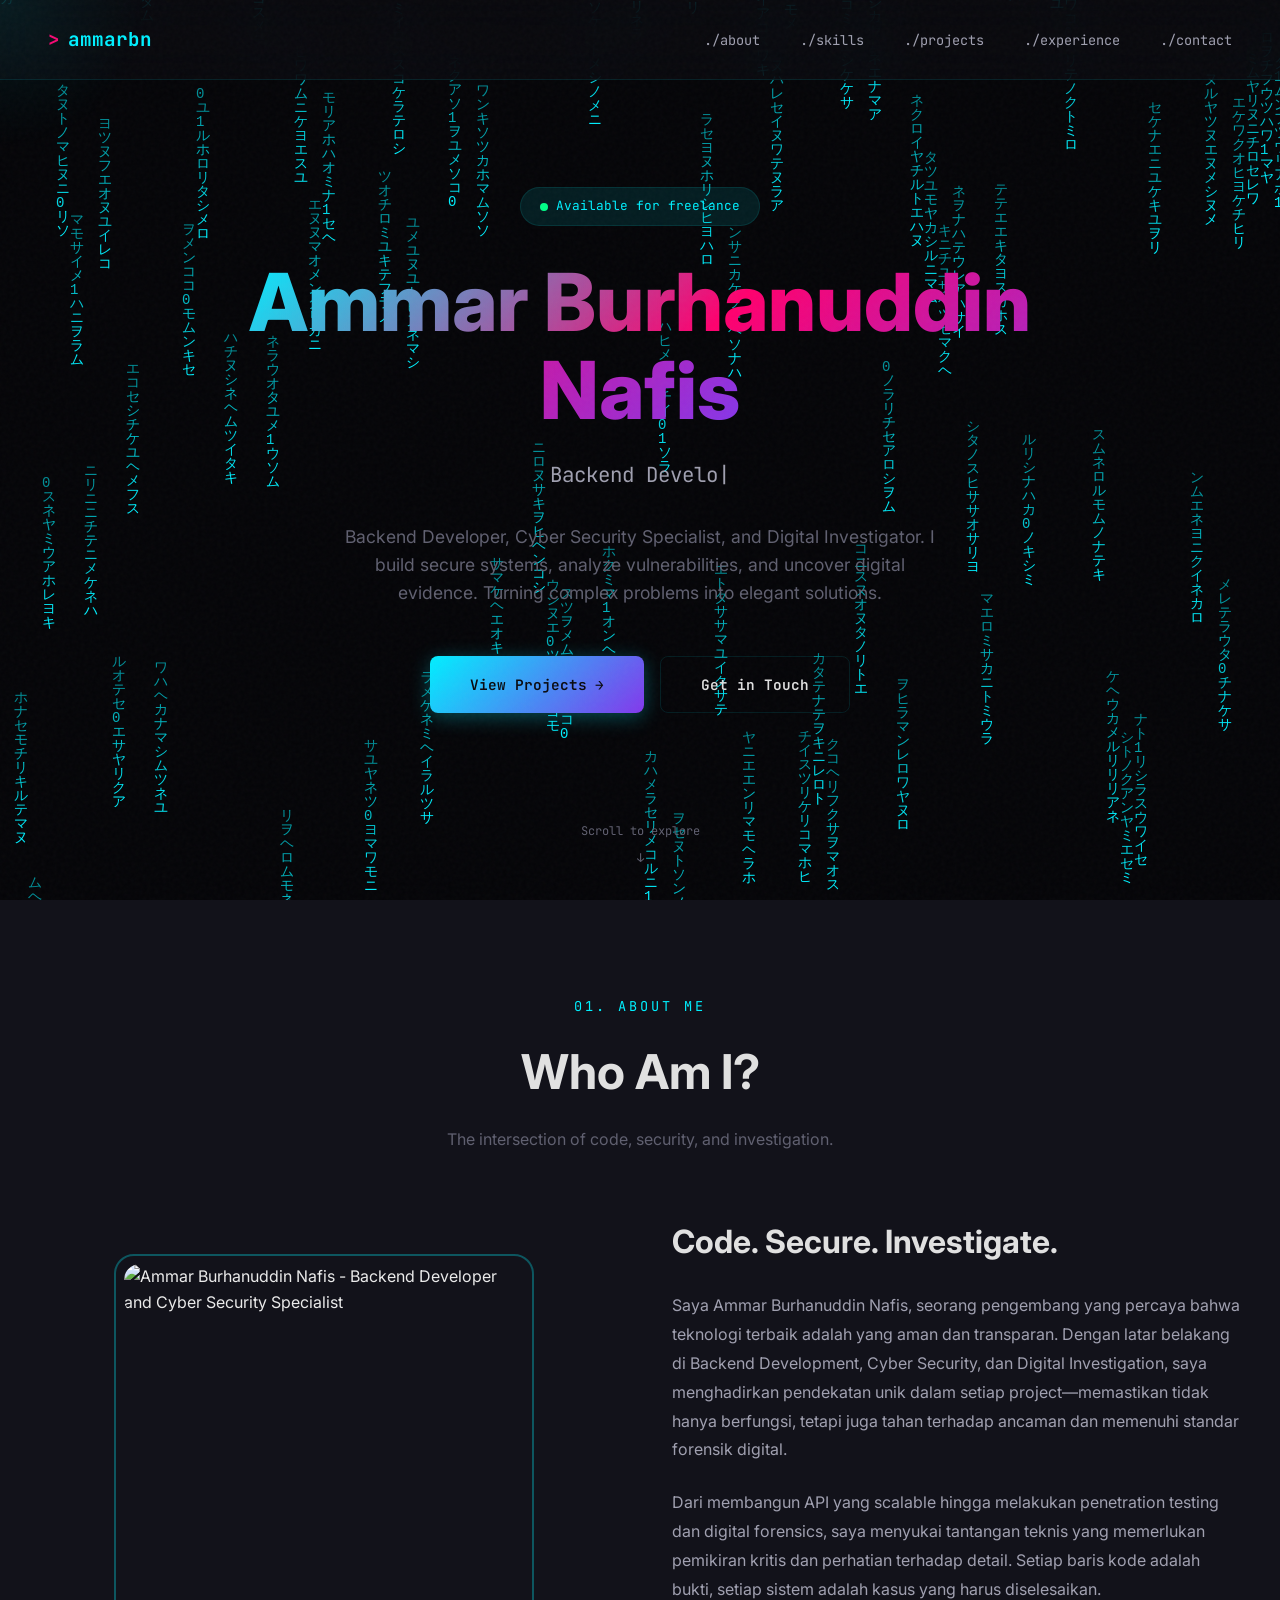
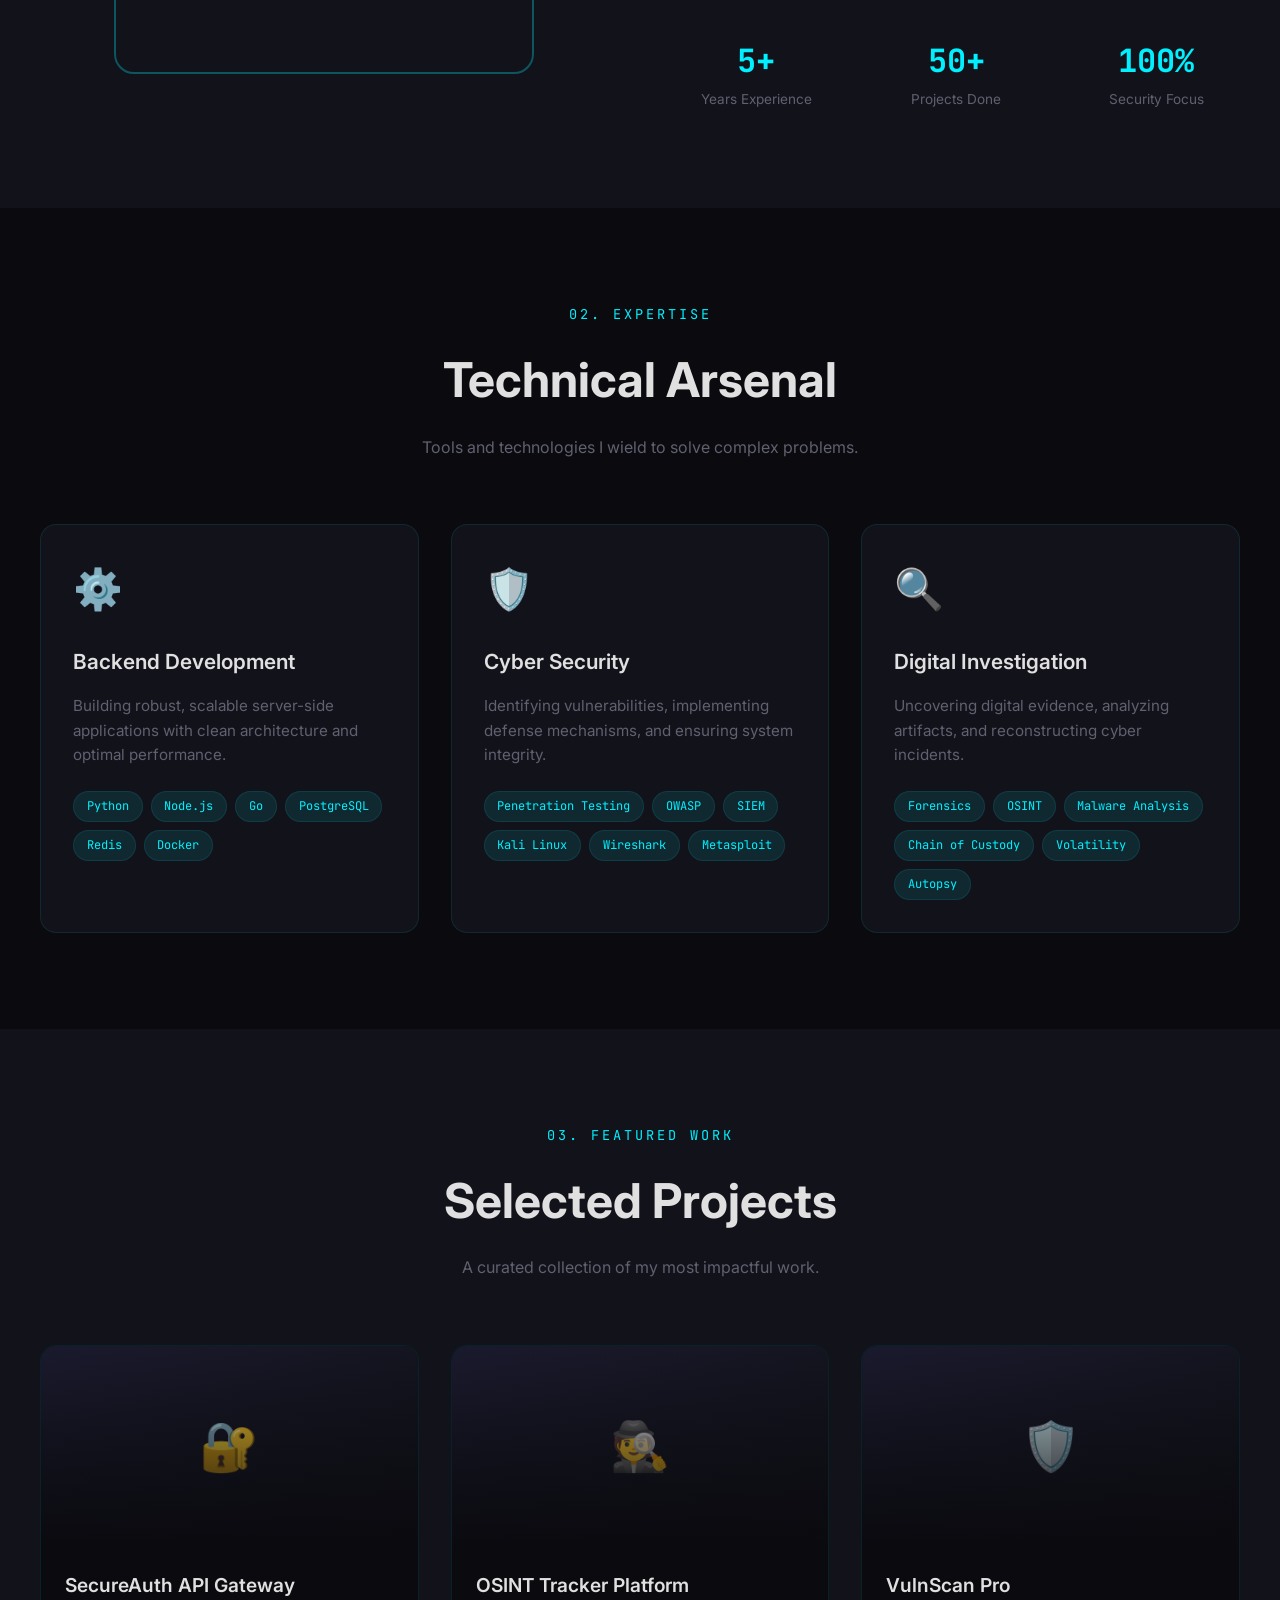
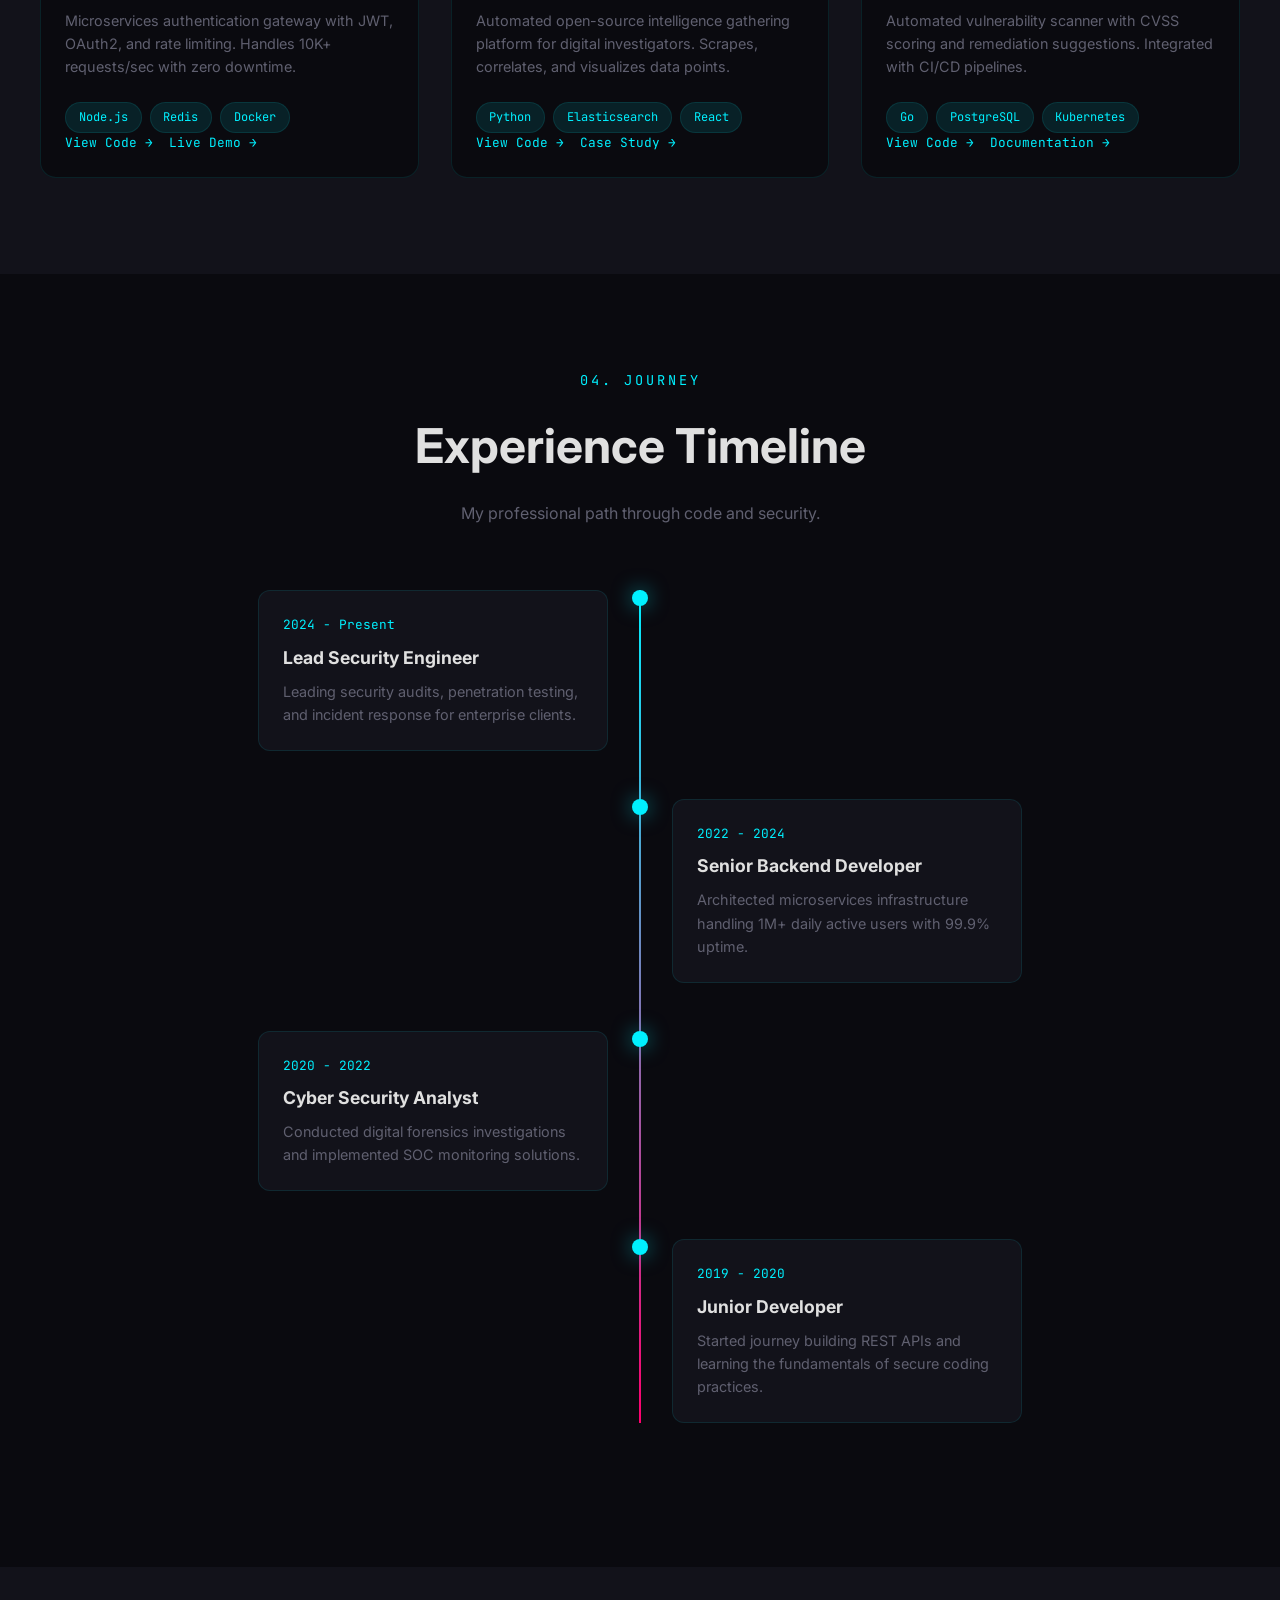
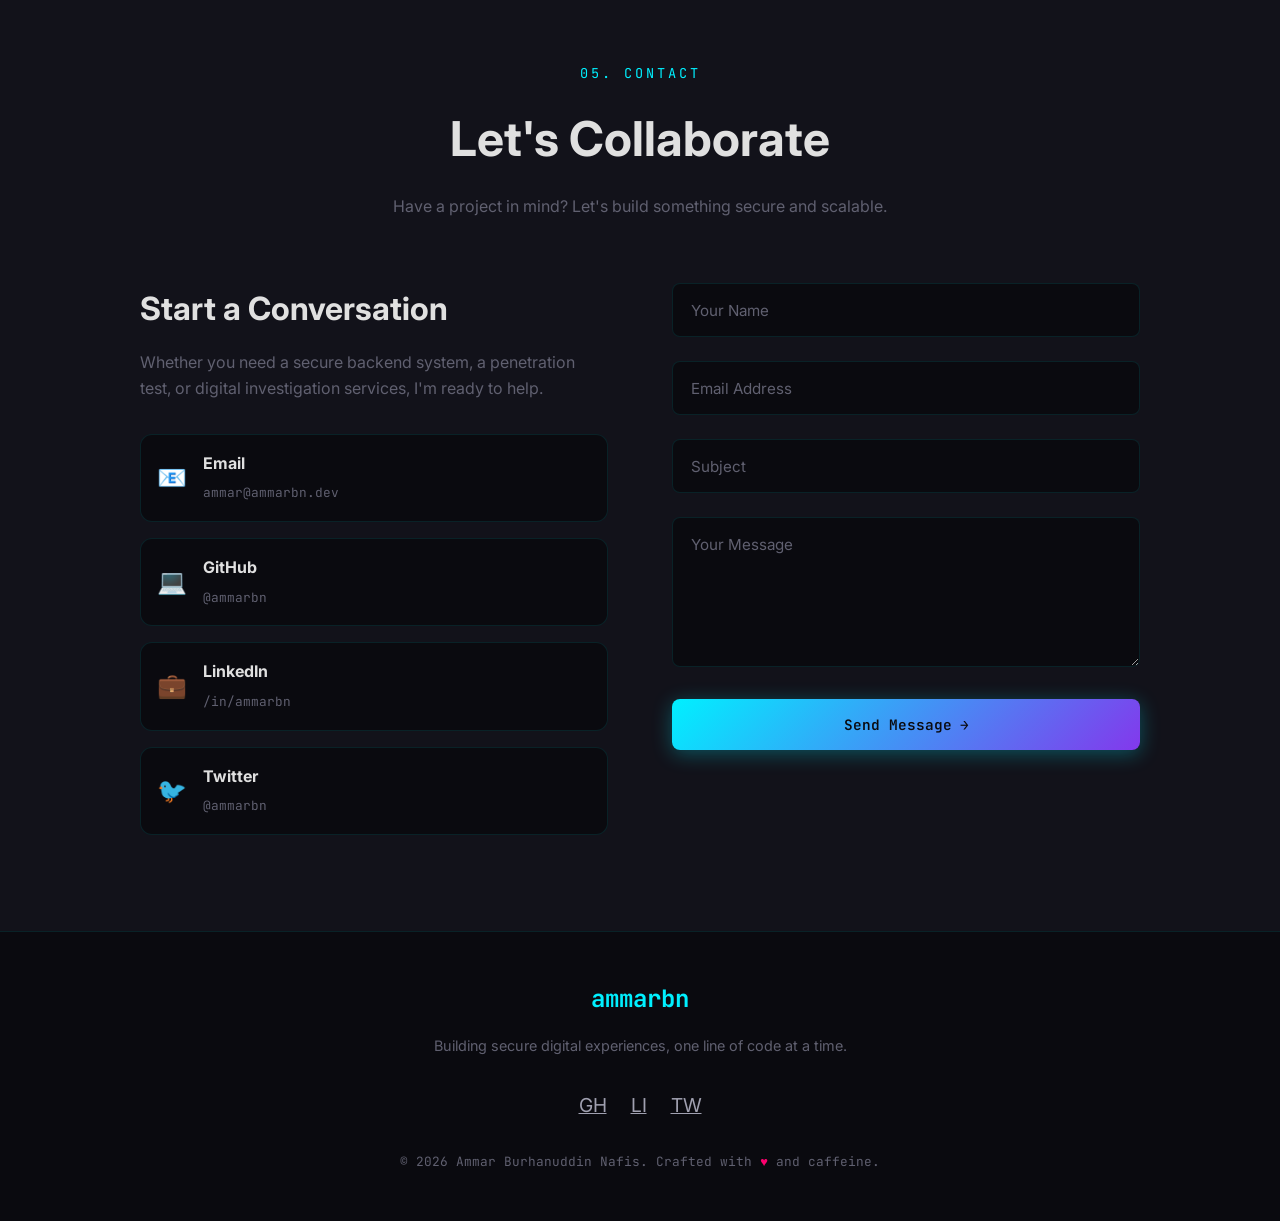
==== index.html @ e846b636 "Create index.html" ====
<!DOCTYPE html>
<html lang="id">
<head>
    <meta charset="UTF-8">
    <meta name="viewport" content="width=device-width, initial-scale=1.0">
    <meta name="description" content="Ammar Burhanuddin Nafis - Backend Developer, Cyber Security Specialist & Digital Investigator. Building secure systems and uncovering digital truths.">
    <meta name="keywords" content="Ammar Burhanuddin Nafis, Backend Developer, Cyber Security, Digital Investigator, Indonesia, DevOps, Python, Node.js, Security Analyst">
    <meta name="author" content="Ammar Burhanuddin Nafis">
    <meta name="robots" content="index, follow">
    <meta property="og:title" content="Ammar Burhanuddin Nafis | Backend Dev • Cyber Sec • Digital Investigator">
    <meta property="og:description" content="Portfolio of Ammar Burhanuddin Nafis - Specialist in Backend Development, Cyber Security, and Digital Investigation.">
    <meta property="og:type" content="website">
    <meta property="og:url" content="https://ammarbn.dev">
    <meta property="og:image" content="https://ammarbn.dev/assets/og-image.jpg">
    <meta name="twitter:card" content="summary_large_image">
    <meta name="twitter:title" content="Ammar Burhanuddin Nafis | Backend Dev • Cyber Sec • Digital Investigator">
    <meta name="twitter:description" content="Building secure systems, uncovering digital truths.">
    <title>Ammar Burhanuddin Nafis | Backend Dev • Cyber Sec • Digital Investigator</title>
    <link rel="canonical" href="https://ammarbn.dev">
    <link rel="preconnect" href="https://fonts.googleapis.com">
    <link rel="preconnect" href="https://fonts.gstatic.com" crossorigin>
    <link href="https://fonts.googleapis.com/css2?family=JetBrains+Mono:wght@300;400;500;600;700&family=Inter:wght@300;400;500;600;700;800;900&display=swap" rel="stylesheet">
    <link rel="icon" type="image/svg+xml" href="data:image/svg+xml,<svg xmlns='http://www.w3.org/2000/svg' viewBox='0 0 100 100'><text y='.9em' font-size='90'>🔒</text></svg>">
    <script type="application/ld+json">
    {
        "@context": "https://schema.org",
        "@type": "Person",
        "name": "Ammar Burhanuddin Nafis",
        "jobTitle": "Backend Developer, Cyber Security Specialist, Digital Investigator",
        "url": "https://ammarbn.dev",
        "sameAs": [
            "https://github.com/ammarbn",
            "https://linkedin.com/in/ammarbn",
            "https://twitter.com/ammarbn"
        ],
        "knowsAbout": ["Backend Development", "Cyber Security", "Digital Forensics", "Python", "Node.js", "Linux", "Penetration Testing"]
    }
    </script>
    <style>
        :root {
            --bg-primary: #0a0a0f;
            --bg-secondary: #12121a;
            --bg-tertiary: #1a1a2e;
            --accent-primary: #00f0ff;
            --accent-secondary: #ff006e;
            --accent-tertiary: #8338ec;
            --text-primary: #e0e0e0;
            --text-secondary: #a0a0b0;
            --text-muted: #606070;
            --border-color: rgba(0, 240, 255, 0.1);
            --font-mono: 'JetBrains Mono', monospace;
            --font-sans: 'Inter', sans-serif;
            --transition: all 0.3s cubic-bezier(0.4, 0, 0.2, 1);
        }

        * {
            margin: 0;
            padding: 0;
            box-sizing: border-box;
        }

        html {
            scroll-behavior: smooth;
            scroll-padding-top: 80px;
        }

        body {
            font-family: var(--font-sans);
            background-color: var(--bg-primary);
            color: var(--text-primary);
            line-height: 1.6;
            overflow-x: hidden;
            -webkit-font-smoothing: antialiased;
        }

        /* Custom Scrollbar */
        ::-webkit-scrollbar {
            width: 8px;
        }
        ::-webkit-scrollbar-track {
            background: var(--bg-primary);
        }
        ::-webkit-scrollbar-thumb {
            background: var(--accent-tertiary);
            border-radius: 4px;
        }
        ::-webkit-scrollbar-thumb:hover {
            background: var(--accent-primary);
        }

        /* Noise Texture Overlay */
        body::before {
            content: '';
            position: fixed;
            top: 0;
            left: 0;
            width: 100%;
            height: 100%;
            pointer-events: none;
            z-index: 9999;
            opacity: 0.03;
            background-image: url("data:image/svg+xml,%3Csvg viewBox='0 0 256 256' xmlns='http://www.w3.org/2000/svg'%3E%3Cfilter id='noiseFilter'%3E%3CfeTurbulence type='fractalNoise' baseFrequency='0.9' numOctaves='4' stitchTiles='stitch'/%3E%3C/filter%3E%3Crect width='100%25' height='100%25' filter='url(%23noiseFilter)'/%3E%3C/svg%3E");
        }

        /* Cursor Glow Effect */
        .cursor-glow {
            position: fixed;
            width: 300px;
            height: 300px;
            border-radius: 50%;
            background: radial-gradient(circle, rgba(0, 240, 255, 0.08) 0%, transparent 70%);
            pointer-events: none;
            z-index: 9998;
            transform: translate(-50%, -50%);
            transition: opacity 0.3s;
        }

        /* Navigation */
        nav {
            position: fixed;
            top: 0;
            width: 100%;
            z-index: 1000;
            padding: 1.5rem 3rem;
            display: flex;
            justify-content: space-between;
            align-items: center;
            backdrop-filter: blur(20px);
            background: rgba(10, 10, 15, 0.8);
            border-bottom: 1px solid var(--border-color);
            transition: var(--transition);
        }

        nav.scrolled {
            padding: 1rem 3rem;
            background: rgba(10, 10, 15, 0.95);
        }

        .logo {
            font-family: var(--font-mono);
            font-size: 1.2rem;
            font-weight: 700;
            color: var(--accent-primary);
            text-decoration: none;
            display: flex;
            align-items: center;
            gap: 0.5rem;
        }

        .logo::before {
            content: '>';
            color: var(--accent-secondary);
            animation: blink 1s infinite;
        }

        @keyframes blink {
            0%, 100% { opacity: 1; }
            50% { opacity: 0; }
        }

        .nav-links {
            display: flex;
            gap: 2.5rem;
            list-style: none;
        }

        .nav-links a {
            font-family: var(--font-mono);
            font-size: 0.85rem;
            color: var(--text-secondary);
            text-decoration: none;
            position: relative;
            transition: var(--transition);
            padding: 0.5rem 0;
        }

        .nav-links a::after {
            content: '';
            position: absolute;
            bottom: 0;
            left: 0;
            width: 0;
            height: 2px;
            background: linear-gradient(90deg, var(--accent-primary), var(--accent-secondary));
            transition: var(--transition);
        }

        .nav-links a:hover {
            color: var(--accent-primary);
        }

        .nav-links a:hover::after {
            width: 100%;
        }

        .mobile-menu-btn {
            display: none;
            background: none;
            border: none;
            color: var(--text-primary);
            font-size: 1.5rem;
            cursor: pointer;
        }

        /* Hero Section */
        .hero {
            min-height: 100vh;
            display: flex;
            align-items: center;
            justify-content: center;
            position: relative;
            padding: 0 2rem;
            overflow: hidden;
        }

        .hero-bg {
            position: absolute;
            top: 0;
            left: 0;
            width: 100%;
            height: 100%;
            z-index: 0;
        }

        .hero-bg canvas {
            position: absolute;
            top: 0;
            left: 0;
            width: 100%;
            height: 100%;
        }

        .hero-content {
            position: relative;
            z-index: 1;
            text-align: center;
            max-width: 900px;
        }

        .hero-badge {
            display: inline-flex;
            align-items: center;
            gap: 0.5rem;
            padding: 0.5rem 1.2rem;
            background: rgba(0, 240, 255, 0.1);
            border: 1px solid var(--border-color);
            border-radius: 50px;
            font-family: var(--font-mono);
            font-size: 0.8rem;
            color: var(--accent-primary);
            margin-bottom: 2rem;
            animation: fadeInUp 0.8s ease-out;
        }

        .hero-badge .status-dot {
            width: 8px;
            height: 8px;
            background: #00ff88;
            border-radius: 50%;
            animation: pulse 2s infinite;
        }

        @keyframes pulse {
            0%, 100% { opacity: 1; transform: scale(1); }
            50% { opacity: 0.5; transform: scale(1.2); }
        }

        .hero h1 {
            font-size: clamp(2.5rem, 8vw, 5rem);
            font-weight: 800;
            line-height: 1.1;
            margin-bottom: 1.5rem;
            animation: fadeInUp 0.8s ease-out 0.2s both;
        }

        .hero h1 .gradient-text {
            background: linear-gradient(135deg, var(--accent-primary), var(--accent-secondary), var(--accent-tertiary));
            -webkit-background-clip: text;
            -webkit-text-fill-color: transparent;
            background-clip: text;
        }

        .hero-subtitle {
            font-family: var(--font-mono);
            font-size: clamp(1rem, 2.5vw, 1.3rem);
            color: var(--text-secondary);
            margin-bottom: 2rem;
            animation: fadeInUp 0.8s ease-out 0.4s both;
        }

        .hero-description {
            font-size: 1.1rem;
            color: var(--text-muted);
            max-width: 600px;
            margin: 0 auto 3rem;
            animation: fadeInUp 0.8s ease-out 0.6s both;
        }

        .hero-cta {
            display: flex;
            gap: 1rem;
            justify-content: center;
            flex-wrap: wrap;
            animation: fadeInUp 0.8s ease-out 0.8s both;
        }

        .btn {
            padding: 1rem 2.5rem;
            font-family: var(--font-mono);
            font-size: 0.9rem;
            font-weight: 600;
            text-decoration: none;
            border-radius: 8px;
            transition: var(--transition);
            cursor: pointer;
            border: none;
            display: inline-flex;
            align-items: center;
            gap: 0.5rem;
        }

        .btn-primary {
            background: linear-gradient(135deg, var(--accent-primary), var(--accent-tertiary));
            color: var(--bg-primary);
            box-shadow: 0 4px 20px rgba(0, 240, 255, 0.3);
        }

        .btn-primary:hover {
            transform: translateY(-2px);
            box-shadow: 0 8px 30px rgba(0, 240, 255, 0.4);
        }

        .btn-secondary {
            background: transparent;
            color: var(--text-primary);
            border: 1px solid var(--border-color);
        }

        .btn-secondary:hover {
            border-color: var(--accent-primary);
            color: var(--accent-primary);
            background: rgba(0, 240, 255, 0.05);
        }

        .scroll-indicator {
            position: absolute;
            bottom: 2rem;
            left: 50%;
            transform: translateX(-50%);
            display: flex;
            flex-direction: column;
            align-items: center;
            gap: 0.5rem;
            animation: bounce 2s infinite;
            color: var(--text-muted);
            font-family: var(--font-mono);
            font-size: 0.75rem;
        }

        @keyframes bounce {
            0%, 100% { transform: translateX(-50%) translateY(0); }
            50% { transform: translateX(-50%) translateY(10px); }
        }

        @keyframes fadeInUp {
            from {
                opacity: 0;
                transform: translateY(30px);
            }
            to {
                opacity: 1;
                transform: translateY(0);
            }
        }

        /* Section Styles */
        section {
            padding: 6rem 2rem;
            position: relative;
        }

        .section-header {
            text-align: center;
            margin-bottom: 4rem;
        }

        .section-label {
            font-family: var(--font-mono);
            font-size: 0.85rem;
            color: var(--accent-primary);
            text-transform: uppercase;
            letter-spacing: 3px;
            margin-bottom: 1rem;
            display: block;
        }

        .section-title {
            font-size: clamp(2rem, 5vw, 3rem);
            font-weight: 700;
            margin-bottom: 1rem;
        }

        .section-subtitle {
            color: var(--text-muted);
            max-width: 600px;
            margin: 0 auto;
        }

        /* About Section */
        .about {
            background: var(--bg-secondary);
        }

        .about-grid {
            max-width: 1200px;
            margin: 0 auto;
            display: grid;
            grid-template-columns: 1fr 1fr;
            gap: 4rem;
            align-items: center;
        }

        .about-image {
            position: relative;
        }

        .about-image-wrapper {
            position: relative;
            width: 100%;
            aspect-ratio: 1;
            max-width: 400px;
            margin: 0 auto;
        }

        .about-image-wrapper::before {
            content: '';
            position: absolute;
            inset: -10px;
            border: 2px solid var(--accent-primary);
            border-radius: 20px;
            opacity: 0.3;
            animation: borderRotate 10s linear infinite;
        }

        @keyframes borderRotate {
            0% { transform: rotate(0deg); }
            100% { transform: rotate(360deg); }
        }

        .about-image-wrapper img {
            width: 100%;
            height: 100%;
            object-fit: cover;
            border-radius: 16px;
            filter: grayscale(20%) contrast(1.1);
            transition: var(--transition);
        }

        .about-image-wrapper:hover img {
            filter: grayscale(0%) contrast(1);
        }

        .about-content h3 {
            font-size: 2rem;
            margin-bottom: 1.5rem;
            font-weight: 700;
        }

        .about-content p {
            color: var(--text-secondary);
            margin-bottom: 1.5rem;
            line-height: 1.8;
        }

        .about-stats {
            display: grid;
            grid-template-columns: repeat(3, 1fr);
            gap: 2rem;
            margin-top: 2rem;
        }

        .stat-item {
            text-align: center;
        }

        .stat-number {
            font-family: var(--font-mono);
            font-size: 2rem;
            font-weight: 700;
            color: var(--accent-primary);
            display: block;
        }

        .stat-label {
            font-size: 0.85rem;
            color: var(--text-muted);
            margin-top: 0.5rem;
        }

        /* Skills Section */
        .skills-grid {
            max-width: 1200px;
            margin: 0 auto;
            display: grid;
            grid-template-columns: repeat(auto-fit, minmax(300px, 1fr));
            gap: 2rem;
        }

        .skill-card {
            background: var(--bg-secondary);
            border: 1px solid var(--border-color);
            border-radius: 16px;
            padding: 2rem;
            transition: var(--transition);
            position: relative;
            overflow: hidden;
        }

        .skill-card::before {
            content: '';
            position: absolute;
            top: 0;
            left: 0;
            width: 100%;
            height: 3px;
            background: linear-gradient(90deg, var(--accent-primary), var(--accent-secondary));
            transform: scaleX(0);
            transform-origin: left;
            transition: var(--transition);
        }

        .skill-card:hover::before {
            transform: scaleX(1);
        }

        .skill-card:hover {
            transform: translateY(-5px);
            border-color: rgba(0, 240, 255, 0.3);
            box-shadow: 0 10px 40px rgba(0, 0, 0, 0.3);
        }

        .skill-icon {
            font-size: 2.5rem;
            margin-bottom: 1.5rem;
        }

        .skill-card h3 {
            font-size: 1.3rem;
            margin-bottom: 1rem;
            font-weight: 600;
        }

        .skill-card p {
            color: var(--text-muted);
            font-size: 0.95rem;
            line-height: 1.6;
        }

        .skill-tags {
            display: flex;
            flex-wrap: wrap;
            gap: 0.5rem;
            margin-top: 1.5rem;
        }

        .skill-tag {
            padding: 0.3rem 0.8rem;
            background: rgba(0, 240, 255, 0.1);
            border: 1px solid var(--border-color);
            border-radius: 50px;
            font-family: var(--font-mono);
            font-size: 0.75rem;
            color: var(--accent-primary);
        }

        /* Projects Section */
        .projects {
            background: var(--bg-secondary);
        }

        .projects-grid {
            max-width: 1200px;
            margin: 0 auto;
            display: grid;
            grid-template-columns: repeat(auto-fit, minmax(350px, 1fr));
            gap: 2rem;
        }

        .project-card {
            background: var(--bg-primary);
            border: 1px solid var(--border-color);
            border-radius: 16px;
            overflow: hidden;
            transition: var(--transition);
            position: relative;
        }

        .project-card:hover {
            transform: translateY(-8px);
            border-color: rgba(0, 240, 255, 0.3);
            box-shadow: 0 20px 60px rgba(0, 0, 0, 0.4);
        }

        .project-image {
            width: 100%;
            height: 200px;
            background: linear-gradient(135deg, var(--bg-tertiary), var(--bg-secondary));
            display: flex;
            align-items: center;
            justify-content: center;
            font-size: 3rem;
            position: relative;
            overflow: hidden;
        }

        .project-image::after {
            content: '';
            position: absolute;
            inset: 0;
            background: linear-gradient(180deg, transparent 0%, var(--bg-primary) 100%);
        }

        .project-content {
            padding: 1.5rem;
        }

        .project-content h3 {
            font-size: 1.2rem;
            margin-bottom: 0.5rem;
            font-weight: 600;
        }

        .project-content p {
            color: var(--text-muted);
            font-size: 0.9rem;
            margin-bottom: 1rem;
        }

        .project-links {
            display: flex;
            gap: 1rem;
        }

        .project-links a {
            font-family: var(--font-mono);
            font-size: 0.8rem;
            color: var(--accent-primary);
            text-decoration: none;
            display: flex;
            align-items: center;
            gap: 0.3rem;
            transition: var(--transition);
        }

        .project-links a:hover {
            color: var(--accent-secondary);
        }

        /* Experience Timeline */
        .timeline {
            max-width: 800px;
            margin: 0 auto;
            position: relative;
        }

        .timeline::before {
            content: '';
            position: absolute;
            left: 50%;
            transform: translateX(-50%);
            width: 2px;
            height: 100%;
            background: linear-gradient(180deg, var(--accent-primary), var(--accent-secondary));
        }

        .timeline-item {
            display: flex;
            justify-content: flex-end;
            padding-right: 2rem;
            position: relative;
            margin-bottom: 3rem;
            width: 50%;
        }

        .timeline-item:nth-child(even) {
            justify-content: flex-start;
            padding-right: 0;
            padding-left: 2rem;
            margin-left: 50%;
        }

        .timeline-dot {
            position: absolute;
            width: 16px;
            height: 16px;
            background: var(--accent-primary);
            border-radius: 50%;
            top: 0;
            right: -8px;
            box-shadow: 0 0 20px rgba(0, 240, 255, 0.5);
        }

        .timeline-item:nth-child(even) .timeline-dot {
            right: auto;
            left: -8px;
        }

        .timeline-content {
            background: var(--bg-secondary);
            border: 1px solid var(--border-color);
            border-radius: 12px;
            padding: 1.5rem;
            max-width: 350px;
            transition: var(--transition);
        }

        .timeline-content:hover {
            border-color: rgba(0, 240, 255, 0.3);
            transform: scale(1.02);
        }

        .timeline-date {
            font-family: var(--font-mono);
            font-size: 0.8rem;
            color: var(--accent-primary);
            margin-bottom: 0.5rem;
        }

        .timeline-content h3 {
            font-size: 1.1rem;
            margin-bottom: 0.5rem;
        }

        .timeline-content p {
            color: var(--text-muted);
            font-size: 0.9rem;
        }

        /* Contact Section */
        .contact {
            background: var(--bg-secondary);
        }

        .contact-grid {
            max-width: 1000px;
            margin: 0 auto;
            display: grid;
            grid-template-columns: 1fr 1fr;
            gap: 4rem;
        }

        .contact-info h3 {
            font-size: 2rem;
            margin-bottom: 1rem;
        }

        .contact-info p {
            color: var(--text-muted);
            margin-bottom: 2rem;
        }

        .contact-links {
            display: flex;
            flex-direction: column;
            gap: 1rem;
        }

        .contact-link {
            display: flex;
            align-items: center;
            gap: 1rem;
            padding: 1rem;
            background: var(--bg-primary);
            border: 1px solid var(--border-color);
            border-radius: 12px;
            text-decoration: none;
            color: var(--text-primary);
            transition: var(--transition);
        }

        .contact-link:hover {
            border-color: var(--accent-primary);
            transform: translateX(10px);
            background: rgba(0, 240, 255, 0.05);
        }

        .contact-link-icon {
            font-size: 1.5rem;
        }

        .contact-link-info h4 {
            font-size: 1rem;
            margin-bottom: 0.2rem;
        }

        .contact-link-info span {
            font-family: var(--font-mono);
            font-size: 0.8rem;
            color: var(--text-muted);
        }

        .contact-form {
            display: flex;
            flex-direction: column;
            gap: 1.5rem;
        }

        .form-group {
            position: relative;
        }

        .form-group input,
        .form-group textarea {
            width: 100%;
            padding: 1rem 1.2rem;
            background: var(--bg-primary);
            border: 1px solid var(--border-color);
            border-radius: 8px;
            color: var(--text-primary);
            font-family: var(--font-sans);
            font-size: 1rem;
            transition: var(--transition);
            outline: none;
        }

        .form-group input:focus,
        .form-group textarea:focus {
            border-color: var(--accent-primary);
            box-shadow: 0 0 20px rgba(0, 240, 255, 0.1);
        }

        .form-group textarea {
            min-height: 150px;
            resize: vertical;
        }

        .form-group label {
            position: absolute;
            left: 1.2rem;
            top: 1rem;
            color: var(--text-muted);
            pointer-events: none;
            transition: var(--transition);
            font-size: 0.95rem;
        }

        .form-group input:focus + label,
        .form-group input:not(:placeholder-shown) + label,
        .form-group textarea:focus + label,
        .form-group textarea:not(:placeholder-shown) + label {
            top: -0.6rem;
            left: 0.8rem;
            font-size: 0.75rem;
            color: var(--accent-primary);
            background: var(--bg-secondary);
            padding: 0 0.4rem;
        }

        /* Footer */
        footer {
            padding: 3rem 2rem;
            text-align: center;
            border-top: 1px solid var(--border-color);
            background: var(--bg-primary);
        }

        .footer-content {
            max-width: 600px;
            margin: 0 auto;
        }

        .footer-logo {
            font-family: var(--font-mono);
            font-size: 1.5rem;
            font-weight: 700;
            color: var(--accent-primary);
            margin-bottom: 1rem;
        }

        .footer-text {
            color: var(--text-muted);
            font-size: 0.9rem;
            margin-bottom: 2rem;
        }

        .footer-socials {
            display: flex;
            justify-content: center;
            gap: 1.5rem;
            margin-bottom: 2rem;
        }

        .footer-socials a {
            color: var(--text-secondary);
            font-size: 1.2rem;
            transition: var(--transition);
        }

        .footer-socials a:hover {
            color: var(--accent-primary);
            transform: translateY(-3px);
        }

        .footer-copy {
            font-family: var(--font-mono);
            font-size: 0.8rem;
            color: var(--text-muted);
        }

        .footer-copy span {
            color: var(--accent-secondary);
        }

        /* Responsive */
        @media (max-width: 768px) {
            .nav-links {
                display: none;
                position: absolute;
                top: 100%;
                left: 0;
                width: 100%;
                background: var(--bg-primary);
                flex-direction: column;
                padding: 2rem;
                gap: 1.5rem;
                border-bottom: 1px solid var(--border-color);
            }

            .nav-links.active {
                display: flex;
            }

            .mobile-menu-btn {
                display: block;
            }

            .about-grid,
            .contact-grid {
                grid-template-columns: 1fr;
                gap: 3rem;
            }

            .about-image-wrapper {
                max-width: 300px;
            }

            .timeline::before {
                left: 20px;
            }

            .timeline-item,
            .timeline-item:nth-child(even) {
                width: 100%;
                margin-left: 0;
                padding-left: 3rem;
                padding-right: 0;
                justify-content: flex-start;
            }

            .timeline-dot,
            .timeline-item:nth-child(even) .timeline-dot {
                left: 12px;
                right: auto;
            }

            .projects-grid {
                grid-template-columns: 1fr;
            }

            .hero-cta {
                flex-direction: column;
                align-items: center;
            }

            .btn {
                width: 100%;
                max-width: 300px;
                justify-content: center;
            }
        }

        /* Loading Animation */
        .loader {
            position: fixed;
            inset: 0;
            background: var(--bg-primary);
            z-index: 10000;
            display: flex;
            align-items: center;
            justify-content: center;
            flex-direction: column;
            gap: 1rem;
            transition: opacity 0.5s, visibility 0.5s;
        }

        .loader.hidden {
            opacity: 0;
            visibility: hidden;
        }

        .loader-text {
            font-family: var(--font-mono);
            font-size: 1.2rem;
            color: var(--accent-primary);
        }

        .loader-bar {
            width: 200px;
            height: 3px;
            background: var(--bg-tertiary);
            border-radius: 3px;
            overflow: hidden;
        }

        .loader-progress {
            width: 0;
            height: 100%;
            background: linear-gradient(90deg, var(--accent-primary), var(--accent-secondary));
            animation: loadProgress 2s ease-out forwards;
        }

        @keyframes loadProgress {
            to { width: 100%; }
        }

        /* Reveal on Scroll */
        .reveal {
            opacity: 0;
            transform: translateY(30px);
            transition: all 0.8s ease-out;
        }

        .reveal.active {
            opacity: 1;
            transform: translateY(0);
        }
    </style>
<base target="_blank">
</head>
<body>
    <!-- Loader -->
    <div class="loader" id="loader">
        <div class="loader-text">Initializing System...</div>
        <div class="loader-bar">
            <div class="loader-progress"></div>
        </div>
    </div>

    <!-- Cursor Glow -->
    <div class="cursor-glow" id="cursorGlow"></div>

    <!-- Navigation -->
    <nav id="navbar">
        <a href="#" class="logo">ammarbn</a>
        <ul class="nav-links" id="navLinks">
            <li><a href="#about">./about</a></li>
            <li><a href="#skills">./skills</a></li>
            <li><a href="#projects">./projects</a></li>
            <li><a href="#experience">./experience</a></li>
            <li><a href="#contact">./contact</a></li>
        </ul>
        <button class="mobile-menu-btn" id="mobileMenuBtn" aria-label="Toggle menu">☰</button>
    </nav>

    <!-- Hero Section -->
    <section class="hero" id="home">
        <div class="hero-bg">
            <canvas id="heroCanvas"></canvas>
        </div>
        <div class="hero-content">
            <div class="hero-badge">
                <span class="status-dot"></span>
                <span>Available for freelance</span>
            </div>
            <h1>
                <span class="gradient-text">Ammar Burhanuddin Nafis</span>
            </h1>
            <p class="hero-subtitle">
                <span id="typewriter"></span><span class="cursor">|</span>
            </p>
            <p class="hero-description">
                Backend Developer, Cyber Security Specialist, and Digital Investigator. 
                I build secure systems, analyze vulnerabilities, and uncover digital evidence. 
                Turning complex problems into elegant solutions.
            </p>
            <div class="hero-cta">
                <a href="#projects" class="btn btn-primary">
                    <span>View Projects</span>
                    <span>→</span>
                </a>
                <a href="#contact" class="btn btn-secondary">
                    <span>Get in Touch</span>
                </a>
            </div>
        </div>
        <div class="scroll-indicator">
            <span>Scroll to explore</span>
            <span>↓</span>
        </div>
    </section>

    <!-- About Section -->
    <section class="about" id="about">
        <div class="section-header reveal">
            <span class="section-label">01. About Me</span>
            <h2 class="section-title">Who Am I?</h2>
            <p class="section-subtitle">The intersection of code, security, and investigation.</p>
        </div>
        <div class="about-grid">
            <div class="about-image reveal">
                <div class="about-image-wrapper">
                    <img src="https://images.unsplash.com/photo-1507003211169-0a1dd7228f2d?w=400&h=400&fit=crop&crop=face" alt="Ammar Burhanuddin Nafis - Backend Developer and Cyber Security Specialist" loading="lazy">
                </div>
            </div>
            <div class="about-content reveal">
                <h3>Code. Secure. Investigate.</h3>
                <p>
                    Saya Ammar Burhanuddin Nafis, seorang pengembang yang percaya bahwa teknologi terbaik adalah yang aman dan transparan. 
                    Dengan latar belakang di Backend Development, Cyber Security, dan Digital Investigation, 
                    saya menghadirkan pendekatan unik dalam setiap project—memastikan tidak hanya berfungsi, 
                    tetapi juga tahan terhadap ancaman dan memenuhi standar forensik digital.
                </p>
                <p>
                    Dari membangun API yang scalable hingga melakukan penetration testing dan digital forensics, 
                    saya menyukai tantangan teknis yang memerlukan pemikiran kritis dan perhatian terhadap detail. 
                    Setiap baris kode adalah bukti, setiap sistem adalah kasus yang harus diselesaikan.
                </p>
                <div class="about-stats">
                    <div class="stat-item">
                        <span class="stat-number">5+</span>
                        <span class="stat-label">Years Experience</span>
                    </div>
                    <div class="stat-item">
                        <span class="stat-number">50+</span>
                        <span class="stat-label">Projects Done</span>
                    </div>
                    <div class="stat-item">
                        <span class="stat-number">100%</span>
                        <span class="stat-label">Security Focus</span>
                    </div>
                </div>
            </div>
        </div>
    </section>

    <!-- Skills Section -->
    <section class="skills" id="skills">
        <div class="section-header reveal">
            <span class="section-label">02. Expertise</span>
            <h2 class="section-title">Technical Arsenal</h2>
            <p class="section-subtitle">Tools and technologies I wield to solve complex problems.</p>
        </div>
        <div class="skills-grid">
            <div class="skill-card reveal">
                <div class="skill-icon">⚙️</div>
                <h3>Backend Development</h3>
                <p>Building robust, scalable server-side applications with clean architecture and optimal performance.</p>
                <div class="skill-tags">
                    <span class="skill-tag">Python</span>
                    <span class="skill-tag">Node.js</span>
                    <span class="skill-tag">Go</span>
                    <span class="skill-tag">PostgreSQL</span>
                    <span class="skill-tag">Redis</span>
                    <span class="skill-tag">Docker</span>
                </div>
            </div>
            <div class="skill-card reveal">
                <div class="skill-icon">🛡️</div>
                <h3>Cyber Security</h3>
                <p>Identifying vulnerabilities, implementing defense mechanisms, and ensuring system integrity.</p>
                <div class="skill-tags">
                    <span class="skill-tag">Penetration Testing</span>
                    <span class="skill-tag">OWASP</span>
                    <span class="skill-tag">SIEM</span>
                    <span class="skill-tag">Kali Linux</span>
                    <span class="skill-tag">Wireshark</span>
                    <span class="skill-tag">Metasploit</span>
                </div>
            </div>
            <div class="skill-card reveal">
                <div class="skill-icon">🔍</div>
                <h3>Digital Investigation</h3>
                <p>Uncovering digital evidence, analyzing artifacts, and reconstructing cyber incidents.</p>
                <div class="skill-tags">
                    <span class="skill-tag">Forensics</span>
                    <span class="skill-tag">OSINT</span>
                    <span class="skill-tag">Malware Analysis</span>
                    <span class="skill-tag">Chain of Custody</span>
                    <span class="skill-tag">Volatility</span>
                    <span class="skill-tag">Autopsy</span>
                </div>
            </div>
        </div>
    </section>

    <!-- Projects Section -->
    <section class="projects" id="projects">
        <div class="section-header reveal">
            <span class="section-label">03. Featured Work</span>
            <h2 class="section-title">Selected Projects</h2>
            <p class="section-subtitle">A curated collection of my most impactful work.</p>
        </div>
        <div class="projects-grid">
            <div class="project-card reveal">
                <div class="project-image">🔐</div>
                <div class="project-content">
                    <h3>SecureAuth API Gateway</h3>
                    <p>Microservices authentication gateway with JWT, OAuth2, and rate limiting. Handles 10K+ requests/sec with zero downtime.</p>
                    <div class="skill-tags">
                        <span class="skill-tag">Node.js</span>
                        <span class="skill-tag">Redis</span>
                        <span class="skill-tag">Docker</span>
                    </div>
                    <div class="project-links">
                        <a href="#" target="_blank">View Code →</a>
                        <a href="#" target="_blank">Live Demo →</a>
                    </div>
                </div>
            </div>
            <div class="project-card reveal">
                <div class="project-image">🕵️</div>
                <div class="project-content">
                    <h3>OSINT Tracker Platform</h3>
                    <p>Automated open-source intelligence gathering platform for digital investigators. Scrapes, correlates, and visualizes data points.</p>
                    <div class="skill-tags">
                        <span class="skill-tag">Python</span>
                        <span class="skill-tag">Elasticsearch</span>
                        <span class="skill-tag">React</span>
                    </div>
                    <div class="project-links">
                        <a href="#" target="_blank">View Code →</a>
                        <a href="#" target="_blank">Case Study →</a>
                    </div>
                </div>
            </div>
            <div class="project-card reveal">
                <div class="project-image">🛡️</div>
                <div class="project-content">
                    <h3>VulnScan Pro</h3>
                    <p>Automated vulnerability scanner with CVSS scoring and remediation suggestions. Integrated with CI/CD pipelines.</p>
                    <div class="skill-tags">
                        <span class="skill-tag">Go</span>
                        <span class="skill-tag">PostgreSQL</span>
                        <span class="skill-tag">Kubernetes</span>
                    </div>
                    <div class="project-links">
                        <a href="#" target="_blank">View Code →</a>
                        <a href="#" target="_blank">Documentation →</a>
                    </div>
                </div>
            </div>
        </div>
    </section>

    <!-- Experience Section -->
    <section class="experience" id="experience">
        <div class="section-header reveal">
            <span class="section-label">04. Journey</span>
            <h2 class="section-title">Experience Timeline</h2>
            <p class="section-subtitle">My professional path through code and security.</p>
        </div>
        <div class="timeline">
            <div class="timeline-item reveal">
                <div class="timeline-dot"></div>
                <div class="timeline-content">
                    <div class="timeline-date">2024 - Present</div>
                    <h3>Lead Security Engineer</h3>
                    <p>Leading security audits, penetration testing, and incident response for enterprise clients.</p>
                </div>
            </div>
            <div class="timeline-item reveal">
                <div class="timeline-dot"></div>
                <div class="timeline-content">
                    <div class="timeline-date">2022 - 2024</div>
                    <h3>Senior Backend Developer</h3>
                    <p>Architected microservices infrastructure handling 1M+ daily active users with 99.9% uptime.</p>
                </div>
            </div>
            <div class="timeline-item reveal">
                <div class="timeline-dot"></div>
                <div class="timeline-content">
                    <div class="timeline-date">2020 - 2022</div>
                    <h3>Cyber Security Analyst</h3>
                    <p>Conducted digital forensics investigations and implemented SOC monitoring solutions.</p>
                </div>
            </div>
            <div class="timeline-item reveal">
                <div class="timeline-dot"></div>
                <div class="timeline-content">
                    <div class="timeline-date">2019 - 2020</div>
                    <h3>Junior Developer</h3>
                    <p>Started journey building REST APIs and learning the fundamentals of secure coding practices.</p>
                </div>
            </div>
        </div>
    </section>

    <!-- Contact Section -->
    <section class="contact" id="contact">
        <div class="section-header reveal">
            <span class="section-label">05. Contact</span>
            <h2 class="section-title">Let's Collaborate</h2>
            <p class="section-subtitle">Have a project in mind? Let's build something secure and scalable.</p>
        </div>
        <div class="contact-grid">
            <div class="contact-info reveal">
                <h3>Start a Conversation</h3>
                <p>Whether you need a secure backend system, a penetration test, or digital investigation services, I'm ready to help.</p>
                <div class="contact-links">
                    <a href="mailto:ammar@ammarbn.dev" class="contact-link">
                        <span class="contact-link-icon">📧</span>
                        <div class="contact-link-info">
                            <h4>Email</h4>
                            <span>ammar@ammarbn.dev</span>
                        </div>
                    </a>
                    <a href="https://github.com/ammarbn" target="_blank" class="contact-link">
                        <span class="contact-link-icon">💻</span>
                        <div class="contact-link-info">
                            <h4>GitHub</h4>
                            <span>@ammarbn</span>
                        </div>
                    </a>
                    <a href="https://linkedin.com/in/ammarbn" target="_blank" class="contact-link">
                        <span class="contact-link-icon">💼</span>
                        <div class="contact-link-info">
                            <h4>LinkedIn</h4>
                            <span>/in/ammarbn</span>
                        </div>
                    </a>
                    <a href="https://twitter.com/ammarbn" target="_blank" class="contact-link">
                        <span class="contact-link-icon">🐦</span>
                        <div class="contact-link-info">
                            <h4>Twitter</h4>
                            <span>@ammarbn</span>
                        </div>
                    </a>
                </div>
            </div>
            <form class="contact-form reveal" id="contactForm">
                <div class="form-group">
                    <input type="text" id="name" placeholder=" " required>
                    <label for="name">Your Name</label>
                </div>
                <div class="form-group">
                    <input type="email" id="email" placeholder=" " required>
                    <label for="email">Email Address</label>
                </div>
                <div class="form-group">
                    <input type="text" id="subject" placeholder=" ">
                    <label for="subject">Subject</label>
                </div>
                <div class="form-group">
                    <textarea id="message" placeholder=" " required></textarea>
                    <label for="message">Your Message</label>
                </div>
                <button type="submit" class="btn btn-primary" style="width: 100%; justify-content: center;">
                    <span>Send Message</span>
                    <span>→</span>
                </button>
            </form>
        </div>
    </section>

    <!-- Footer -->
    <footer>
        <div class="footer-content">
            <div class="footer-logo">ammarbn</div>
            <p class="footer-text">Building secure digital experiences, one line of code at a time.</p>
            <div class="footer-socials">
                <a href="https://github.com/ammarbn" target="_blank" aria-label="GitHub">GH</a>
                <a href="https://linkedin.com/in/ammarbn" target="_blank" aria-label="LinkedIn">LI</a>
                <a href="https://twitter.com/ammarbn" target="_blank" aria-label="Twitter">TW</a>
            </div>
            <p class="footer-copy">
                © 2026 Ammar Burhanuddin Nafis. Crafted with <span>♥</span> and caffeine.
            </p>
        </div>
    </footer>

    <script>
        // Loader
        window.addEventListener('load', () => {
            setTimeout(() => {
                document.getElementById('loader').classList.add('hidden');
            }, 2000);
        });

        // Typewriter Effect
        const phrases = [
            'Backend Developer',
            'Cyber Security Specialist', 
            'Digital Investigator',
            'Problem Solver'
        ];
        let phraseIndex = 0;
        let charIndex = 0;
        let isDeleting = false;
        const typewriterElement = document.getElementById('typewriter');

        function typeWriter() {
            const currentPhrase = phrases[phraseIndex];

            if (isDeleting) {
                typewriterElement.textContent = currentPhrase.substring(0, charIndex - 1);
                charIndex--;
            } else {
                typewriterElement.textContent = currentPhrase.substring(0, charIndex + 1);
                charIndex++;
            }

            let typeSpeed = isDeleting ? 50 : 100;

            if (!isDeleting && charIndex === currentPhrase.length) {
                typeSpeed = 2000;
                isDeleting = true;
            } else if (isDeleting && charIndex === 0) {
                isDeleting = false;
                phraseIndex = (phraseIndex + 1) % phrases.length;
                typeSpeed = 500;
            }

            setTimeout(typeWriter, typeSpeed);
        }
        typeWriter();

        // Cursor Glow Effect
        const cursorGlow = document.getElementById('cursorGlow');
        document.addEventListener('mousemove', (e) => {
            cursorGlow.style.left = e.clientX + 'px';
            cursorGlow.style.top = e.clientY + 'px';
        });

        // Navbar Scroll Effect
        const navbar = document.getElementById('navbar');
        window.addEventListener('scroll', () => {
            if (window.scrollY > 50) {
                navbar.classList.add('scrolled');
            } else {
                navbar.classList.remove('scrolled');
            }
        });

        // Mobile Menu
        const mobileMenuBtn = document.getElementById('mobileMenuBtn');
        const navLinks = document.getElementById('navLinks');
        mobileMenuBtn.addEventListener('click', () => {
            navLinks.classList.toggle('active');
            mobileMenuBtn.textContent = navLinks.classList.contains('active') ? '✕' : '☰';
        });

        // Smooth Scroll
        document.querySelectorAll('a[href^="#"]').forEach(anchor => {
            anchor.addEventListener('click', function (e) {
                e.preventDefault();
                const target = document.querySelector(this.getAttribute('href'));
                if (target) {
                    target.scrollIntoView({
                        behavior: 'smooth',
                        block: 'start'
                    });
                    navLinks.classList.remove('active');
                    mobileMenuBtn.textContent = '☰';
                }
            });
        });

        // Scroll Reveal
        const revealElements = document.querySelectorAll('.reveal');
        const revealObserver = new IntersectionObserver((entries) => {
            entries.forEach(entry => {
                if (entry.isIntersecting) {
                    entry.target.classList.add('active');
                }
            });
        }, { threshold: 0.1 });

        revealElements.forEach(el => revealObserver.observe(el));

        // Canvas Animation - Digital Rain / Matrix Effect
        const canvas = document.getElementById('heroCanvas');
        const ctx = canvas.getContext('2d');

        function resizeCanvas() {
            canvas.width = window.innerWidth;
            canvas.height = window.innerHeight;
        }
        resizeCanvas();
        window.addEventListener('resize', resizeCanvas);

        const characters = '01アイウエオカキクケコサシスセソタチツテトナニヌネノハヒフヘホマミムメモヤユヨラリルレロワヲン';
        const fontSize = 14;
        const columns = canvas.width / fontSize;
        const drops = [];

        for (let i = 0; i < columns; i++) {
            drops[i] = Math.random() * -100;
        }

        function drawMatrix() {
            ctx.fillStyle = 'rgba(10, 10, 15, 0.05)';
            ctx.fillRect(0, 0, canvas.width, canvas.height);

            ctx.fillStyle = '#00f0ff';
            ctx.font = fontSize + 'px monospace';

            for (let i = 0; i < drops.length; i++) {
                const text = characters.charAt(Math.floor(Math.random() * characters.length));
                ctx.fillText(text, i * fontSize, drops[i] * fontSize);

                if (drops[i] * fontSize > canvas.height && Math.random() > 0.975) {
                    drops[i] = 0;
                }
                drops[i]++;
            }
        }

        setInterval(drawMatrix, 35);

        // Contact Form
        document.getElementById('contactForm').addEventListener('submit', (e) => {
            e.preventDefault();
            alert('Message sent! I will get back to you soon.');
            e.target.reset();
        });

        // Console Easter Egg
        console.log('%c🔒 Ammar Burhanuddin Nafis', 'font-size: 24px; font-weight: bold; color: #00f0ff;');
        console.log('%cBackend Dev • Cyber Sec • Digital Investigator', 'font-size: 14px; color: #ff006e;');
        console.log('%cLooking for vulnerabilities? Try hiring me instead. 😉', 'font-size: 12px; color: #8338ec;');
    </script>
</body>
</html>
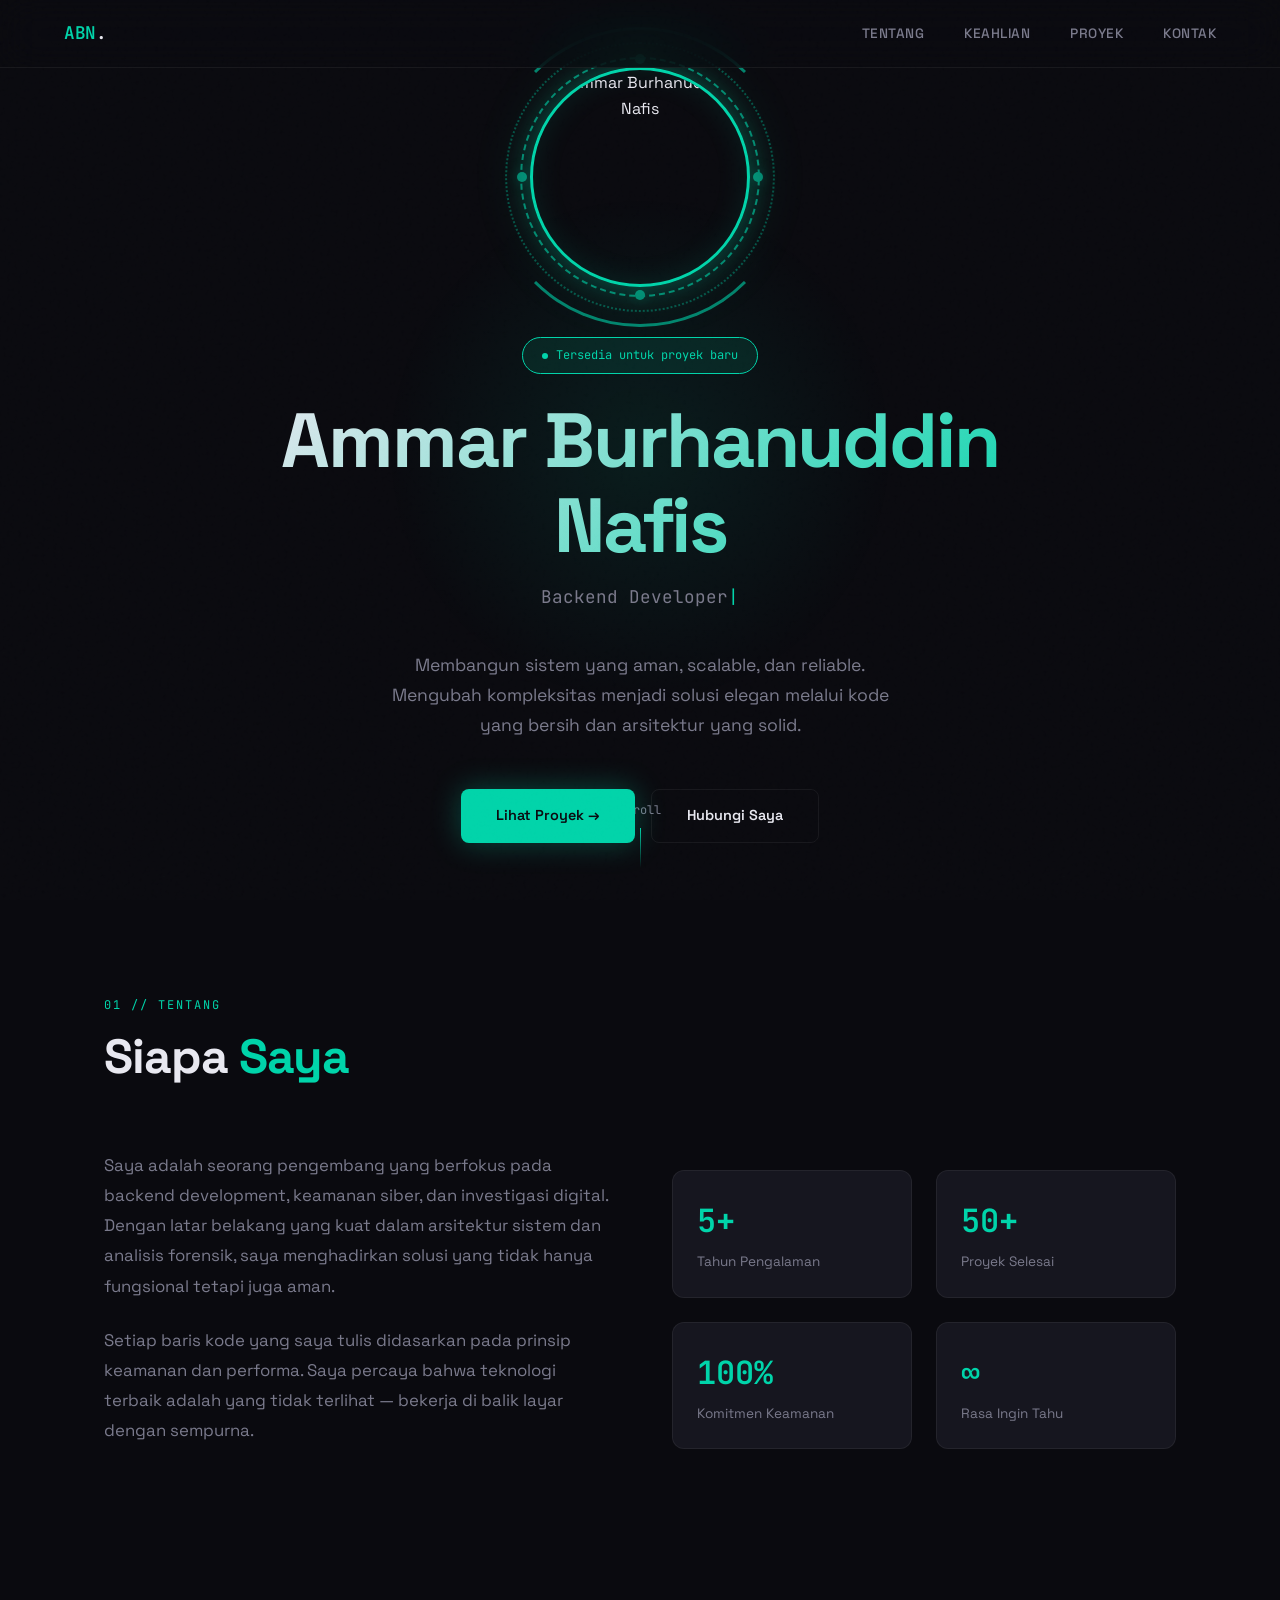
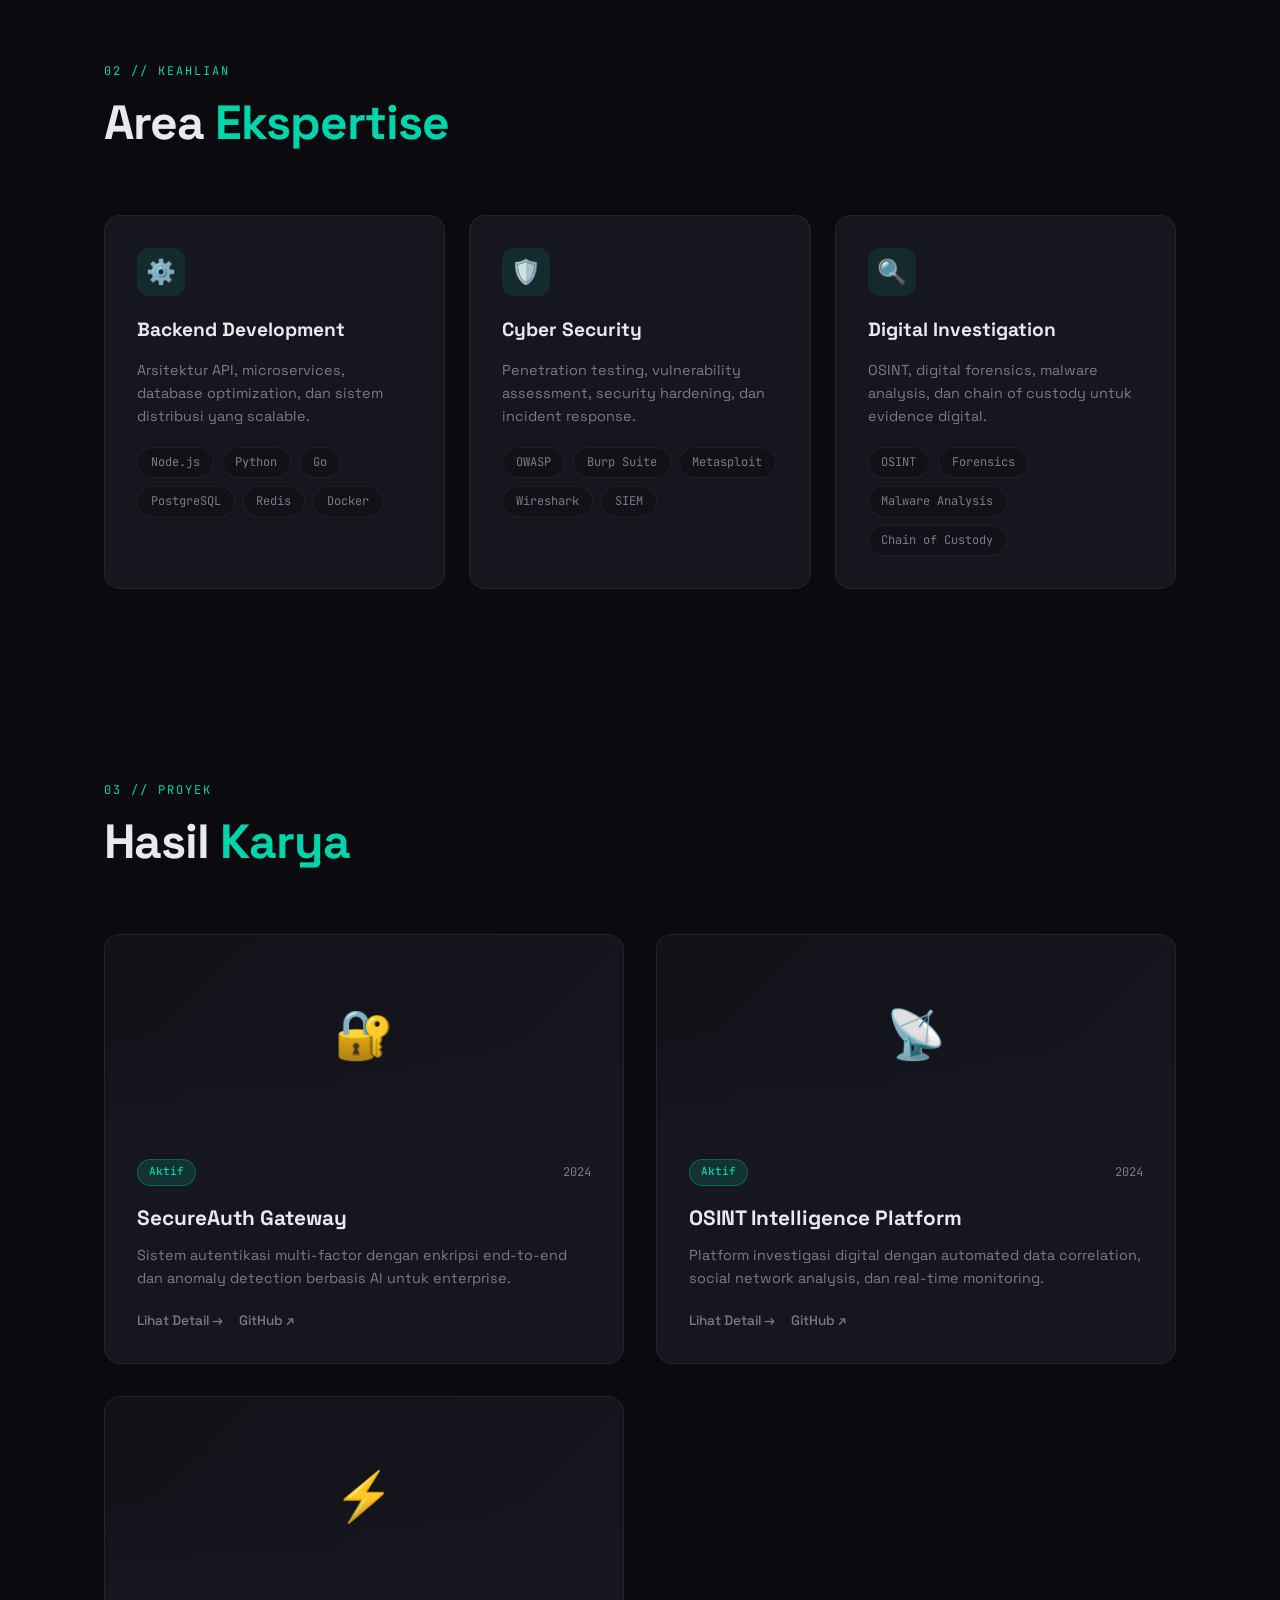
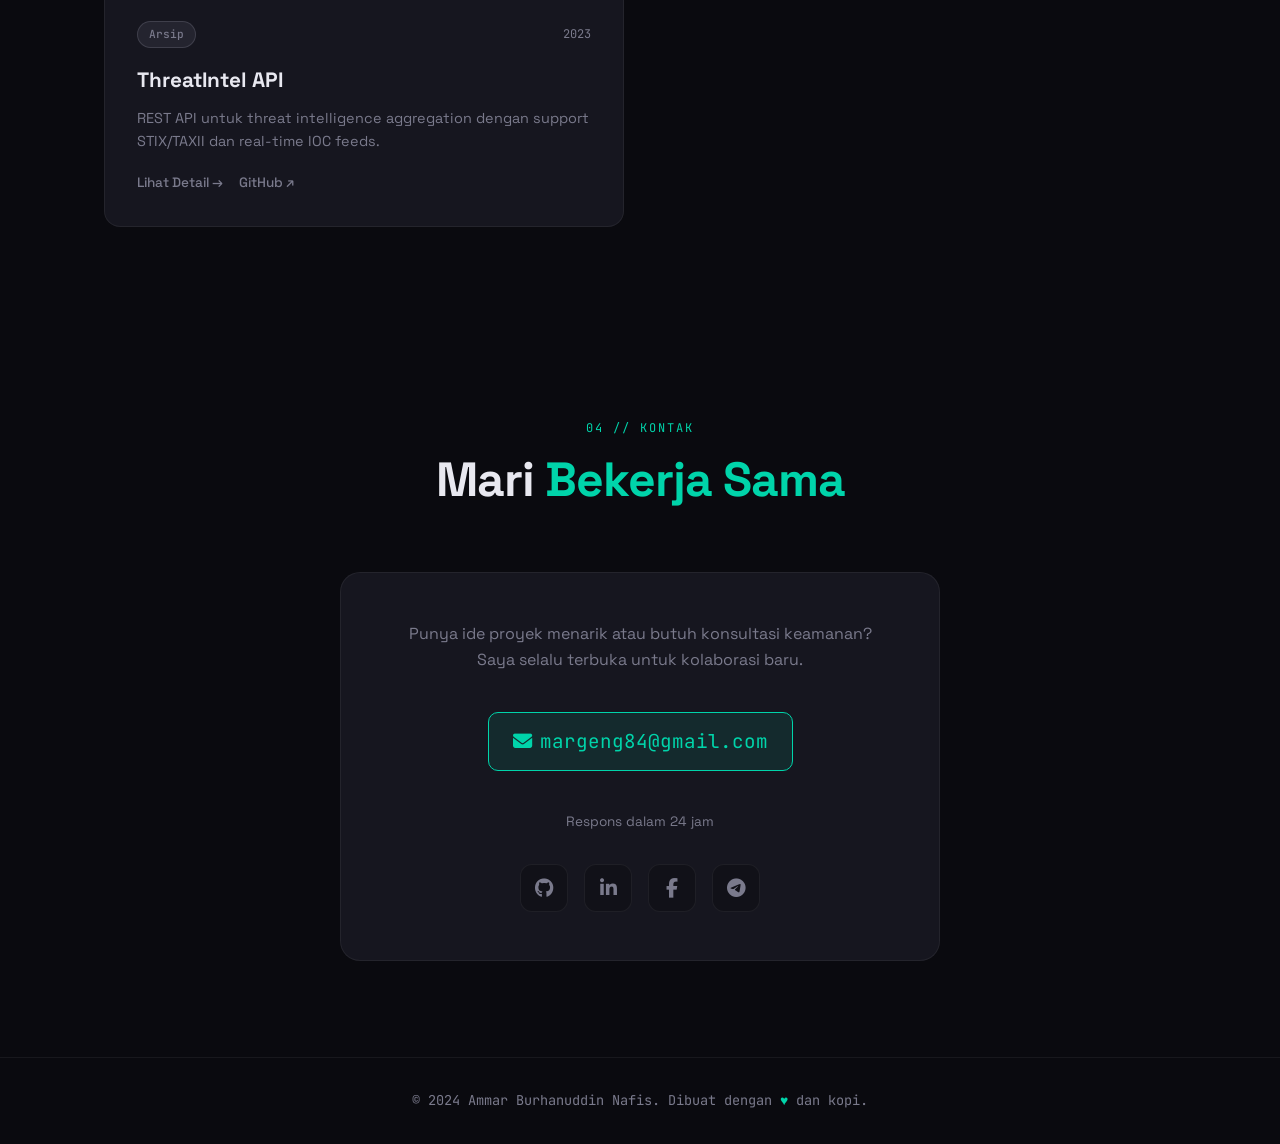
==== commit dede948f: "Update index.html" ====
--- a/index.html
+++ b/index.html
@@ -3,54 +3,62 @@
 <head>
     <meta charset="UTF-8">
     <meta name="viewport" content="width=device-width, initial-scale=1.0">
-    <meta name="description" content="Ammar Burhanuddin Nafis - Backend Developer, Cyber Security Specialist & Digital Investigator. Building secure systems and uncovering digital truths.">
-    <meta name="keywords" content="Ammar Burhanuddin Nafis, Backend Developer, Cyber Security, Digital Investigator, Indonesia, DevOps, Python, Node.js, Security Analyst">
+    <title>Ammar Burhanuddin Nafis | Backend Developer & Cyber Security</title>
+    <meta name="description" content="Portofolio Ammar Burhanuddin Nafis - Backend Developer, Cyber Security Specialist, dan Digital Investigator berpengalaman.">
+    <meta name="keywords" content="Ammar Burhanuddin Nafis, Backend Developer, Cyber Security, Digital Investigator, Indonesia">
     <meta name="author" content="Ammar Burhanuddin Nafis">
     <meta name="robots" content="index, follow">
-    <meta property="og:title" content="Ammar Burhanuddin Nafis | Backend Dev • Cyber Sec • Digital Investigator">
-    <meta property="og:description" content="Portfolio of Ammar Burhanuddin Nafis - Specialist in Backend Development, Cyber Security, and Digital Investigation.">
+
+    <!-- Open Graph -->
+    <meta property="og:title" content="Ammar Burhanuddin Nafis | Backend & Cyber Security">
+    <meta property="og:description" content="Backend Developer, Cyber Security Specialist & Digital Investigator">
     <meta property="og:type" content="website">
-    <meta property="og:url" content="https://ammarbn.dev">
-    <meta property="og:image" content="https://ammarbn.dev/assets/og-image.jpg">
+    <meta property="og:url" content="https://ammarbnfis.dev">
+
+    <!-- Twitter Card -->
     <meta name="twitter:card" content="summary_large_image">
-    <meta name="twitter:title" content="Ammar Burhanuddin Nafis | Backend Dev • Cyber Sec • Digital Investigator">
-    <meta name="twitter:description" content="Building secure systems, uncovering digital truths.">
-    <title>Ammar Burhanuddin Nafis | Backend Dev • Cyber Sec • Digital Investigator</title>
-    <link rel="canonical" href="https://ammarbn.dev">
+    <meta name="twitter:title" content="Ammar Burhanuddin Nafis">
+    <meta name="twitter:description" content="Backend Developer | Cyber Security | Digital Investigator">
+
+    <!-- Favicon -->
+    <link rel="icon" href="data:image/svg+xml,<svg xmlns='http://www.w3.org/2000/svg' viewBox='0 0 100 100'><text y='.9em' font-size='90'>⚡</text></svg>">
+
+    <!-- Fonts -->
     <link rel="preconnect" href="https://fonts.googleapis.com">
     <link rel="preconnect" href="https://fonts.gstatic.com" crossorigin>
-    <link href="https://fonts.googleapis.com/css2?family=JetBrains+Mono:wght@300;400;500;600;700&family=Inter:wght@300;400;500;600;700;800;900&display=swap" rel="stylesheet">
-    <link rel="icon" type="image/svg+xml" href="data:image/svg+xml,<svg xmlns='http://www.w3.org/2000/svg' viewBox='0 0 100 100'><text y='.9em' font-size='90'>🔒</text></svg>">
+    <link href="https://fonts.googleapis.com/css2?family=Space+Grotesk:wght@300;400;500;600;700&family=JetBrains+Mono:wght@300;400;500;600&display=swap" rel="stylesheet">
+
+    <!-- Font Awesome for Icons -->
+    <link rel="stylesheet" href="https://cdnjs.cloudflare.com/ajax/libs/font-awesome/6.5.1/css/all.min.css">
+
+    <!-- Structured Data -->
     <script type="application/ld+json">
     {
         "@context": "https://schema.org",
         "@type": "Person",
         "name": "Ammar Burhanuddin Nafis",
-        "jobTitle": "Backend Developer, Cyber Security Specialist, Digital Investigator",
-        "url": "https://ammarbn.dev",
-        "sameAs": [
-            "https://github.com/ammarbn",
-            "https://linkedin.com/in/ammarbn",
-            "https://twitter.com/ammarbn"
-        ],
-        "knowsAbout": ["Backend Development", "Cyber Security", "Digital Forensics", "Python", "Node.js", "Linux", "Penetration Testing"]
+        "jobTitle": ["Backend Developer", "Cyber Security Specialist", "Digital Investigator"],
+        "url": "https://ammarbnfis.dev",
+        "email": "margeng84@gmail.com",
+        "sameAs": [],
+        "knowsAbout": ["Backend Development", "Cyber Security", "Digital Forensics", "OSINT"]
     }
     </script>
+
     <style>
         :root {
-            --bg-primary: #0a0a0f;
-            --bg-secondary: #12121a;
-            --bg-tertiary: #1a1a2e;
-            --accent-primary: #00f0ff;
-            --accent-secondary: #ff006e;
-            --accent-tertiary: #8338ec;
-            --text-primary: #e0e0e0;
-            --text-secondary: #a0a0b0;
-            --text-muted: #606070;
-            --border-color: rgba(0, 240, 255, 0.1);
+            --bg: #0a0a0f;
+            --bg-elevated: #111118;
+            --bg-card: #16161f;
+            --text: #e8e8f0;
+            --text-muted: #7a7a8c;
+            --accent: #00d4aa;
+            --accent-dim: rgba(0, 212, 170, 0.1);
+            --accent-glow: rgba(0, 212, 170, 0.3);
+            --border: rgba(255, 255, 255, 0.06);
+            --border-hover: rgba(0, 212, 170, 0.3);
+            --font-main: 'Space Grotesk', sans-serif;
             --font-mono: 'JetBrains Mono', monospace;
-            --font-sans: 'Inter', sans-serif;
-            --transition: all 0.3s cubic-bezier(0.4, 0, 0.2, 1);
         }
 
         * {
@@ -65,97 +73,71 @@
         }
 
         body {
-            font-family: var(--font-sans);
-            background-color: var(--bg-primary);
-            color: var(--text-primary);
+            font-family: var(--font-main);
+            background: var(--bg);
+            color: var(--text);
             line-height: 1.6;
             overflow-x: hidden;
-            -webkit-font-smoothing: antialiased;
-        }
-
-        /* Custom Scrollbar */
-        ::-webkit-scrollbar {
-            width: 8px;
-        }
-        ::-webkit-scrollbar-track {
-            background: var(--bg-primary);
-        }
-        ::-webkit-scrollbar-thumb {
-            background: var(--accent-tertiary);
-            border-radius: 4px;
-        }
-        ::-webkit-scrollbar-thumb:hover {
-            background: var(--accent-primary);
-        }
-
-        /* Noise Texture Overlay */
+            min-height: 100vh;
+        }
+
+        /* === NOISE TEXTURE OVERLAY === */
         body::before {
             content: '';
             position: fixed;
-            top: 0;
-            left: 0;
-            width: 100%;
-            height: 100%;
+            top: 0; left: 0; width: 100%; height: 100%;
+            background-image: url("data:image/svg+xml,%3Csvg viewBox='0 0 256 256' xmlns='http://www.w3.org/2000/svg'%3E%3Cfilter id='noise'%3E%3CfeTurbulence type='fractalNoise' baseFrequency='0.9' numOctaves='4' stitchTiles='stitch'/%3E%3C/filter%3E%3Crect width='100%25' height='100%25' filter='url(%23noise)' opacity='0.03'/%3E%3C/svg%3E");
             pointer-events: none;
             z-index: 9999;
-            opacity: 0.03;
-            background-image: url("data:image/svg+xml,%3Csvg viewBox='0 0 256 256' xmlns='http://www.w3.org/2000/svg'%3E%3Cfilter id='noiseFilter'%3E%3CfeTurbulence type='fractalNoise' baseFrequency='0.9' numOctaves='4' stitchTiles='stitch'/%3E%3C/filter%3E%3Crect width='100%25' height='100%25' filter='url(%23noiseFilter)'/%3E%3C/svg%3E");
-        }
-
-        /* Cursor Glow Effect */
+            opacity: 0.5;
+        }
+
+        /* === CURSOR GLOW === */
         .cursor-glow {
             position: fixed;
-            width: 300px;
-            height: 300px;
-            border-radius: 50%;
-            background: radial-gradient(circle, rgba(0, 240, 255, 0.08) 0%, transparent 70%);
+            width: 400px;
+            height: 400px;
+            background: radial-gradient(circle, var(--accent-glow) 0%, transparent 70%);
             pointer-events: none;
-            z-index: 9998;
             transform: translate(-50%, -50%);
-            transition: opacity 0.3s;
-        }
-
-        /* Navigation */
+            z-index: 0;
+            transition: opacity 0.3s ease;
+            opacity: 0;
+        }
+
+        /* === NAVIGATION === */
         nav {
             position: fixed;
             top: 0;
-            width: 100%;
+            left: 0;
+            right: 0;
             z-index: 1000;
-            padding: 1.5rem 3rem;
+            padding: 1.2rem 5%;
             display: flex;
             justify-content: space-between;
             align-items: center;
-            backdrop-filter: blur(20px);
-            background: rgba(10, 10, 15, 0.8);
-            border-bottom: 1px solid var(--border-color);
-            transition: var(--transition);
+            backdrop-filter: blur(20px) saturate(180%);
+            background: rgba(10, 10, 15, 0.7);
+            border-bottom: 1px solid var(--border);
+            transition: all 0.3s ease;
         }
 
         nav.scrolled {
-            padding: 1rem 3rem;
+            padding: 0.8rem 5%;
             background: rgba(10, 10, 15, 0.95);
         }
 
         .logo {
             font-family: var(--font-mono);
-            font-size: 1.2rem;
-            font-weight: 700;
-            color: var(--accent-primary);
+            font-size: 1.1rem;
+            font-weight: 600;
+            color: var(--accent);
             text-decoration: none;
-            display: flex;
-            align-items: center;
-            gap: 0.5rem;
-        }
-
-        .logo::before {
-            content: '>';
-            color: var(--accent-secondary);
-            animation: blink 1s infinite;
-        }
-
-        @keyframes blink {
-            0%, 100% { opacity: 1; }
-            50% { opacity: 0; }
+            letter-spacing: -0.5px;
+        }
+
+        .logo span {
+            color: var(--text);
         }
 
         .nav-links {
@@ -165,76 +147,185 @@
         }
 
         .nav-links a {
-            font-family: var(--font-mono);
+            color: var(--text-muted);
+            text-decoration: none;
             font-size: 0.85rem;
-            color: var(--text-secondary);
-            text-decoration: none;
+            font-weight: 500;
+            letter-spacing: 0.5px;
+            text-transform: uppercase;
+            transition: color 0.3s ease;
             position: relative;
-            transition: var(--transition);
-            padding: 0.5rem 0;
         }
 
         .nav-links a::after {
             content: '';
             position: absolute;
-            bottom: 0;
+            bottom: -4px;
             left: 0;
             width: 0;
             height: 2px;
-            background: linear-gradient(90deg, var(--accent-primary), var(--accent-secondary));
-            transition: var(--transition);
+            background: var(--accent);
+            transition: width 0.3s ease;
         }
 
         .nav-links a:hover {
-            color: var(--accent-primary);
+            color: var(--text);
         }
 
         .nav-links a:hover::after {
             width: 100%;
         }
 
-        .mobile-menu-btn {
+        .hamburger {
             display: none;
+            flex-direction: column;
+            gap: 5px;
+            cursor: pointer;
             background: none;
             border: none;
-            color: var(--text-primary);
-            font-size: 1.5rem;
-            cursor: pointer;
-        }
-
-        /* Hero Section */
+        }
+
+        .hamburger span {
+            display: block;
+            width: 24px;
+            height: 2px;
+            background: var(--text);
+            transition: all 0.3s ease;
+        }
+
+        /* === HERO SECTION === */
         .hero {
             min-height: 100vh;
             display: flex;
             align-items: center;
             justify-content: center;
+            padding: 0 5%;
             position: relative;
-            padding: 0 2rem;
             overflow: hidden;
         }
 
-        .hero-bg {
+        .hero-bg-shape {
             position: absolute;
-            top: 0;
-            left: 0;
+            width: 600px;
+            height: 600px;
+            border-radius: 50%;
+            background: radial-gradient(circle, var(--accent-glow) 0%, transparent 60%);
+            top: 50%;
+            left: 50%;
+            transform: translate(-50%, -50%);
+            opacity: 0.3;
+            animation: pulse 8s ease-in-out infinite;
+        }
+
+        @keyframes pulse {
+            0%, 100% { transform: translate(-50%, -50%) scale(1); opacity: 0.3; }
+            50% { transform: translate(-50%, -50%) scale(1.2); opacity: 0.15; }
+        }
+
+        .hero-content {
+            text-align: center;
+            max-width: 800px;
+            position: relative;
+            z-index: 1;
+        }
+
+        /* === PROFILE PHOTO WITH ROTATING FRAME === */
+        .profile-container {
+            position: relative;
+            width: 240px;
+            height: 240px;
+            margin: 0 auto 2.5rem;
+        }
+
+        .profile-photo {
+            position: absolute;
+            inset: 10px;
+            border-radius: 50%;
+            overflow: hidden;
+            z-index: 2;
+            border: 3px solid var(--accent);
+            box-shadow: 0 0 30px var(--accent-glow), 0 0 60px rgba(0, 212, 170, 0.15), inset 0 0 30px rgba(0, 212, 170, 0.1);
+        }
+
+        .profile-photo img {
             width: 100%;
             height: 100%;
-            z-index: 0;
-        }
-
-        .hero-bg canvas {
+            object-fit: cover;
+            display: block;
+        }
+
+        /* Rotating ring 1 - outer dashed */
+        .ring-outer {
             position: absolute;
-            top: 0;
-            left: 0;
-            width: 100%;
-            height: 100%;
-        }
-
-        .hero-content {
-            position: relative;
-            z-index: 1;
-            text-align: center;
-            max-width: 900px;
+            inset: 0;
+            border-radius: 50%;
+            border: 2px dashed var(--accent);
+            opacity: 0.6;
+            animation: rotate-cw 20s linear infinite;
+        }
+
+        /* Rotating ring 2 - middle dotted */
+        .ring-middle {
+            position: absolute;
+            inset: -15px;
+            border-radius: 50%;
+            border: 2px dotted var(--accent);
+            opacity: 0.35;
+            animation: rotate-ccw 15s linear infinite;
+        }
+
+        /* Rotating ring 3 - inner solid segments */
+        .ring-inner {
+            position: absolute;
+            inset: -30px;
+            border-radius: 50%;
+            border: 3px solid transparent;
+            border-top-color: var(--accent);
+            border-bottom-color: var(--accent);
+            opacity: 0.6;
+            animation: rotate-cw 10s linear infinite;
+        }
+
+        /* Decorative dots on ring */
+        .ring-dot {
+            position: absolute;
+            width: 10px;
+            height: 10px;
+            background: var(--accent);
+            border-radius: 50%;
+            box-shadow: 0 0 12px var(--accent-glow), 0 0 24px var(--accent-glow);
+        }
+
+        .ring-dot-1 { top: -5px; left: 50%; transform: translateX(-50%); }
+        .ring-dot-2 { bottom: -5px; left: 50%; transform: translateX(-50%); }
+        .ring-dot-3 { left: -5px; top: 50%; transform: translateY(-50%); }
+        .ring-dot-4 { right: -5px; top: 50%; transform: translateY(-50%); }
+
+        @keyframes rotate-cw {
+            from { transform: rotate(0deg); }
+            to { transform: rotate(360deg); }
+        }
+
+        @keyframes rotate-ccw {
+            from { transform: rotate(360deg); }
+            to { transform: rotate(0deg); }
+        }
+
+        /* Pulse effect on hover */
+        .profile-container:hover .ring-outer {
+            animation-duration: 10s;
+            opacity: 0.9;
+        }
+        .profile-container:hover .ring-middle {
+            animation-duration: 8s;
+            opacity: 0.6;
+        }
+        .profile-container:hover .ring-inner {
+            animation-duration: 5s;
+            opacity: 0.9;
+        }
+        .profile-container:hover .profile-photo {
+            box-shadow: 0 0 50px var(--accent-glow), 0 0 100px rgba(0, 212, 170, 0.2), inset 0 0 40px rgba(0, 212, 170, 0.15);
         }
 
         .hero-badge {
@@ -242,58 +333,69 @@
             align-items: center;
             gap: 0.5rem;
             padding: 0.5rem 1.2rem;
-            background: rgba(0, 240, 255, 0.1);
-            border: 1px solid var(--border-color);
+            background: var(--accent-dim);
+            border: 1px solid var(--accent);
             border-radius: 50px;
             font-family: var(--font-mono);
-            font-size: 0.8rem;
-            color: var(--accent-primary);
-            margin-bottom: 2rem;
-            animation: fadeInUp 0.8s ease-out;
-        }
-
-        .hero-badge .status-dot {
-            width: 8px;
-            height: 8px;
-            background: #00ff88;
+            font-size: 0.75rem;
+            color: var(--accent);
+            margin-bottom: 1.5rem;
+            animation: fadeInUp 0.8s ease forwards;
+            opacity: 0;
+        }
+
+        .hero-badge .dot {
+            width: 6px;
+            height: 6px;
+            background: var(--accent);
             border-radius: 50%;
-            animation: pulse 2s infinite;
-        }
-
-        @keyframes pulse {
-            0%, 100% { opacity: 1; transform: scale(1); }
-            50% { opacity: 0.5; transform: scale(1.2); }
+            animation: blink 2s ease-in-out infinite;
+        }
+
+        @keyframes blink {
+            0%, 100% { opacity: 1; }
+            50% { opacity: 0.3; }
         }
 
         .hero h1 {
-            font-size: clamp(2.5rem, 8vw, 5rem);
-            font-weight: 800;
+            font-size: clamp(2.5rem, 6vw, 5rem);
+            font-weight: 700;
             line-height: 1.1;
-            margin-bottom: 1.5rem;
-            animation: fadeInUp 0.8s ease-out 0.2s both;
-        }
-
-        .hero h1 .gradient-text {
-            background: linear-gradient(135deg, var(--accent-primary), var(--accent-secondary), var(--accent-tertiary));
+            margin-bottom: 1rem;
+            letter-spacing: -2px;
+        }
+
+        .hero h1 .name {
+            display: block;
+            background: linear-gradient(135deg, var(--text) 0%, var(--accent) 100%);
             -webkit-background-clip: text;
             -webkit-text-fill-color: transparent;
             background-clip: text;
         }
 
-        .hero-subtitle {
+        .hero .roles {
             font-family: var(--font-mono);
-            font-size: clamp(1rem, 2.5vw, 1.3rem);
-            color: var(--text-secondary);
-            margin-bottom: 2rem;
-            animation: fadeInUp 0.8s ease-out 0.4s both;
-        }
-
-        .hero-description {
+            font-size: clamp(0.9rem, 2vw, 1.1rem);
+            color: var(--text-muted);
+            margin-bottom: 2.5rem;
+            min-height: 1.6em;
+        }
+
+        .hero .roles .cursor {
+            color: var(--accent);
+            animation: cursorBlink 1s step-end infinite;
+        }
+
+        @keyframes cursorBlink {
+            50% { opacity: 0; }
+        }
+
+        .hero-desc {
+            color: var(--text-muted);
             font-size: 1.1rem;
-            color: var(--text-muted);
-            max-width: 600px;
+            max-width: 500px;
             margin: 0 auto 3rem;
-            animation: fadeInUp 0.8s ease-out 0.6s both;
+            line-height: 1.7;
         }
 
         .hero-cta {
@@ -301,17 +403,16 @@
             gap: 1rem;
             justify-content: center;
             flex-wrap: wrap;
-            animation: fadeInUp 0.8s ease-out 0.8s both;
         }
 
         .btn {
-            padding: 1rem 2.5rem;
-            font-family: var(--font-mono);
+            padding: 0.9rem 2.2rem;
+            border-radius: 8px;
+            font-family: var(--font-main);
             font-size: 0.9rem;
             font-weight: 600;
             text-decoration: none;
-            border-radius: 8px;
-            transition: var(--transition);
+            transition: all 0.3s ease;
             cursor: pointer;
             border: none;
             display: inline-flex;
@@ -320,28 +421,29 @@
         }
 
         .btn-primary {
-            background: linear-gradient(135deg, var(--accent-primary), var(--accent-tertiary));
-            color: var(--bg-primary);
-            box-shadow: 0 4px 20px rgba(0, 240, 255, 0.3);
+            background: var(--accent);
+            color: var(--bg);
+            box-shadow: 0 0 30px var(--accent-glow);
         }
 
         .btn-primary:hover {
             transform: translateY(-2px);
-            box-shadow: 0 8px 30px rgba(0, 240, 255, 0.4);
+            box-shadow: 0 0 50px var(--accent-glow);
         }
 
         .btn-secondary {
             background: transparent;
-            color: var(--text-primary);
-            border: 1px solid var(--border-color);
+            color: var(--text);
+            border: 1px solid var(--border);
         }
 
         .btn-secondary:hover {
-            border-color: var(--accent-primary);
-            color: var(--accent-primary);
-            background: rgba(0, 240, 255, 0.05);
-        }
-
+            border-color: var(--accent);
+            color: var(--accent);
+            background: var(--accent-dim);
+        }
+
+        /* === SCROLL INDICATOR === */
         .scroll-indicator {
             position: absolute;
             bottom: 2rem;
@@ -351,167 +453,117 @@
             flex-direction: column;
             align-items: center;
             gap: 0.5rem;
-            animation: bounce 2s infinite;
             color: var(--text-muted);
+            font-size: 0.75rem;
+            font-family: var(--font-mono);
+            animation: bounce 2s ease-in-out infinite;
+        }
+
+        .scroll-indicator .arrow {
+            width: 1px;
+            height: 40px;
+            background: linear-gradient(to bottom, var(--accent), transparent);
+        }
+
+        @keyframes bounce {
+            0%, 100% { transform: translateX(-50%) translateY(0); }
+            50% { transform: translateX(-50%) translateY(-10px); }
+        }
+
+        /* === SECTIONS === */
+        section {
+            padding: 6rem 5%;
+            max-width: 1200px;
+            margin: 0 auto;
+            position: relative;
+        }
+
+        .section-header {
+            margin-bottom: 4rem;
+        }
+
+        .section-label {
             font-family: var(--font-mono);
             font-size: 0.75rem;
-        }
-
-        @keyframes bounce {
-            0%, 100% { transform: translateX(-50%) translateY(0); }
-            50% { transform: translateX(-50%) translateY(10px); }
-        }
-
-        @keyframes fadeInUp {
-            from {
-                opacity: 0;
-                transform: translateY(30px);
-            }
-            to {
-                opacity: 1;
-                transform: translateY(0);
-            }
-        }
-
-        /* Section Styles */
-        section {
-            padding: 6rem 2rem;
-            position: relative;
-        }
-
-        .section-header {
-            text-align: center;
-            margin-bottom: 4rem;
-        }
-
-        .section-label {
-            font-family: var(--font-mono);
-            font-size: 0.85rem;
-            color: var(--accent-primary);
+            color: var(--accent);
             text-transform: uppercase;
-            letter-spacing: 3px;
-            margin-bottom: 1rem;
+            letter-spacing: 2px;
+            margin-bottom: 0.8rem;
             display: block;
         }
 
         .section-title {
-            font-size: clamp(2rem, 5vw, 3rem);
+            font-size: clamp(2rem, 4vw, 3rem);
             font-weight: 700;
-            margin-bottom: 1rem;
-        }
-
-        .section-subtitle {
-            color: var(--text-muted);
-            max-width: 600px;
-            margin: 0 auto;
-        }
-
-        /* About Section */
-        .about {
-            background: var(--bg-secondary);
-        }
-
+            letter-spacing: -1px;
+            line-height: 1.2;
+        }
+
+        .section-title span {
+            color: var(--accent);
+        }
+
+        /* === ABOUT === */
         .about-grid {
-            max-width: 1200px;
-            margin: 0 auto;
             display: grid;
             grid-template-columns: 1fr 1fr;
             gap: 4rem;
             align-items: center;
         }
 
-        .about-image {
-            position: relative;
-        }
-
-        .about-image-wrapper {
-            position: relative;
-            width: 100%;
-            aspect-ratio: 1;
-            max-width: 400px;
-            margin: 0 auto;
-        }
-
-        .about-image-wrapper::before {
-            content: '';
-            position: absolute;
-            inset: -10px;
-            border: 2px solid var(--accent-primary);
-            border-radius: 20px;
-            opacity: 0.3;
-            animation: borderRotate 10s linear infinite;
-        }
-
-        @keyframes borderRotate {
-            0% { transform: rotate(0deg); }
-            100% { transform: rotate(360deg); }
-        }
-
-        .about-image-wrapper img {
-            width: 100%;
-            height: 100%;
-            object-fit: cover;
-            border-radius: 16px;
-            filter: grayscale(20%) contrast(1.1);
-            transition: var(--transition);
-        }
-
-        .about-image-wrapper:hover img {
-            filter: grayscale(0%) contrast(1);
-        }
-
-        .about-content h3 {
-            font-size: 2rem;
+        .about-text p {
+            color: var(--text-muted);
+            font-size: 1.05rem;
+            line-height: 1.8;
             margin-bottom: 1.5rem;
-            font-weight: 700;
-        }
-
-        .about-content p {
-            color: var(--text-secondary);
-            margin-bottom: 1.5rem;
-            line-height: 1.8;
         }
 
         .about-stats {
             display: grid;
-            grid-template-columns: repeat(3, 1fr);
-            gap: 2rem;
-            margin-top: 2rem;
-        }
-
-        .stat-item {
-            text-align: center;
+            grid-template-columns: repeat(2, 1fr);
+            gap: 1.5rem;
+        }
+
+        .stat-card {
+            background: var(--bg-card);
+            border: 1px solid var(--border);
+            border-radius: 12px;
+            padding: 1.5rem;
+            transition: all 0.3s ease;
+        }
+
+        .stat-card:hover {
+            border-color: var(--border-hover);
+            transform: translateY(-4px);
+            box-shadow: 0 10px 40px rgba(0,0,0,0.3);
         }
 
         .stat-number {
             font-family: var(--font-mono);
             font-size: 2rem;
-            font-weight: 700;
-            color: var(--accent-primary);
-            display: block;
+            font-weight: 600;
+            color: var(--accent);
+            margin-bottom: 0.3rem;
         }
 
         .stat-label {
             font-size: 0.85rem;
             color: var(--text-muted);
-            margin-top: 0.5rem;
-        }
-
-        /* Skills Section */
+        }
+
+        /* === SKILLS === */
         .skills-grid {
-            max-width: 1200px;
-            margin: 0 auto;
             display: grid;
-            grid-template-columns: repeat(auto-fit, minmax(300px, 1fr));
-            gap: 2rem;
+            grid-template-columns: repeat(auto-fit, minmax(280px, 1fr));
+            gap: 1.5rem;
         }
 
         .skill-card {
-            background: var(--bg-secondary);
-            border: 1px solid var(--border-color);
+            background: var(--bg-card);
+            border: 1px solid var(--border);
             border-radius: 16px;
             padding: 2rem;
-            transition: var(--transition);
+            transition: all 0.4s ease;
             position: relative;
             overflow: hidden;
         }
@@ -523,10 +575,10 @@
             left: 0;
             width: 100%;
             height: 3px;
-            background: linear-gradient(90deg, var(--accent-primary), var(--accent-secondary));
+            background: linear-gradient(90deg, var(--accent), transparent);
             transform: scaleX(0);
             transform-origin: left;
-            transition: var(--transition);
+            transition: transform 0.4s ease;
         }
 
         .skill-card:hover::before {
@@ -534,25 +586,31 @@
         }
 
         .skill-card:hover {
-            transform: translateY(-5px);
-            border-color: rgba(0, 240, 255, 0.3);
-            box-shadow: 0 10px 40px rgba(0, 0, 0, 0.3);
+            border-color: var(--border-hover);
+            transform: translateY(-6px);
+            box-shadow: 0 20px 60px rgba(0,0,0,0.4);
         }
 
         .skill-icon {
-            font-size: 2.5rem;
-            margin-bottom: 1.5rem;
+            width: 48px;
+            height: 48px;
+            background: var(--accent-dim);
+            border-radius: 12px;
+            display: flex;
+            align-items: center;
+            justify-content: center;
+            font-size: 1.5rem;
+            margin-bottom: 1.2rem;
         }
 
         .skill-card h3 {
-            font-size: 1.3rem;
-            margin-bottom: 1rem;
-            font-weight: 600;
+            font-size: 1.2rem;
+            margin-bottom: 0.8rem;
         }
 
         .skill-card p {
             color: var(--text-muted);
-            font-size: 0.95rem;
+            font-size: 0.9rem;
             line-height: 1.6;
         }
 
@@ -560,51 +618,51 @@
             display: flex;
             flex-wrap: wrap;
             gap: 0.5rem;
-            margin-top: 1.5rem;
+            margin-top: 1.2rem;
         }
 
         .skill-tag {
             padding: 0.3rem 0.8rem;
-            background: rgba(0, 240, 255, 0.1);
-            border: 1px solid var(--border-color);
-            border-radius: 50px;
+            background: var(--bg-elevated);
+            border: 1px solid var(--border);
+            border-radius: 20px;
+            font-size: 0.75rem;
             font-family: var(--font-mono);
-            font-size: 0.75rem;
-            color: var(--accent-primary);
-        }
-
-        /* Projects Section */
-        .projects {
-            background: var(--bg-secondary);
-        }
-
+            color: var(--text-muted);
+            transition: all 0.3s ease;
+        }
+
+        .skill-tag:hover {
+            border-color: var(--accent);
+            color: var(--accent);
+            background: var(--accent-dim);
+        }
+
+        /* === PROJECTS === */
         .projects-grid {
-            max-width: 1200px;
-            margin: 0 auto;
             display: grid;
             grid-template-columns: repeat(auto-fit, minmax(350px, 1fr));
             gap: 2rem;
         }
 
         .project-card {
-            background: var(--bg-primary);
-            border: 1px solid var(--border-color);
+            background: var(--bg-card);
+            border: 1px solid var(--border);
             border-radius: 16px;
             overflow: hidden;
-            transition: var(--transition);
+            transition: all 0.4s ease;
             position: relative;
         }
 
         .project-card:hover {
+            border-color: var(--border-hover);
             transform: translateY(-8px);
-            border-color: rgba(0, 240, 255, 0.3);
-            box-shadow: 0 20px 60px rgba(0, 0, 0, 0.4);
+            box-shadow: 0 25px 80px rgba(0,0,0,0.5);
         }
 
         .project-image {
-            width: 100%;
             height: 200px;
-            background: linear-gradient(135deg, var(--bg-tertiary), var(--bg-secondary));
+            background: linear-gradient(135deg, var(--bg-elevated) 0%, var(--bg-card) 100%);
             display: flex;
             align-items: center;
             justify-content: center;
@@ -617,23 +675,56 @@
             content: '';
             position: absolute;
             inset: 0;
-            background: linear-gradient(180deg, transparent 0%, var(--bg-primary) 100%);
+            background: linear-gradient(180deg, transparent 50%, var(--bg-card) 100%);
         }
 
         .project-content {
-            padding: 1.5rem;
-        }
-
-        .project-content h3 {
-            font-size: 1.2rem;
-            margin-bottom: 0.5rem;
-            font-weight: 600;
-        }
-
-        .project-content p {
+            padding: 1.5rem 2rem 2rem;
+        }
+
+        .project-meta {
+            display: flex;
+            justify-content: space-between;
+            align-items: center;
+            margin-bottom: 1rem;
+        }
+
+        .project-status {
+            padding: 0.2rem 0.7rem;
+            border-radius: 20px;
+            font-size: 0.7rem;
+            font-family: var(--font-mono);
+            font-weight: 500;
+        }
+
+        .status-active {
+            background: rgba(0, 212, 170, 0.15);
+            color: var(--accent);
+            border: 1px solid rgba(0, 212, 170, 0.3);
+        }
+
+        .status-archive {
+            background: rgba(122, 122, 140, 0.15);
+            color: var(--text-muted);
+            border: 1px solid rgba(122, 122, 140, 0.3);
+        }
+
+        .project-year {
+            font-family: var(--font-mono);
+            font-size: 0.75rem;
+            color: var(--text-muted);
+        }
+
+        .project-card h3 {
+            font-size: 1.3rem;
+            margin-bottom: 0.6rem;
+        }
+
+        .project-card p {
             color: var(--text-muted);
             font-size: 0.9rem;
-            margin-bottom: 1rem;
+            line-height: 1.6;
+            margin-bottom: 1.2rem;
         }
 
         .project-links {
@@ -642,325 +733,182 @@
         }
 
         .project-links a {
-            font-family: var(--font-mono);
-            font-size: 0.8rem;
-            color: var(--accent-primary);
+            color: var(--text-muted);
             text-decoration: none;
+            font-size: 0.85rem;
+            font-weight: 500;
             display: flex;
             align-items: center;
             gap: 0.3rem;
-            transition: var(--transition);
+            transition: color 0.3s ease;
         }
 
         .project-links a:hover {
-            color: var(--accent-secondary);
-        }
-
-        /* Experience Timeline */
-        .timeline {
-            max-width: 800px;
+            color: var(--accent);
+        }
+
+        /* === CONTACT === */
+        .contact-section {
+            text-align: center;
+        }
+
+        .contact-section .section-header {
+            text-align: center;
+        }
+
+        .contact-card {
+            background: var(--bg-card);
+            border: 1px solid var(--border);
+            border-radius: 20px;
+            padding: 3rem;
+            max-width: 600px;
             margin: 0 auto;
-            position: relative;
-        }
-
-        .timeline::before {
-            content: '';
-            position: absolute;
-            left: 50%;
-            transform: translateX(-50%);
-            width: 2px;
-            height: 100%;
-            background: linear-gradient(180deg, var(--accent-primary), var(--accent-secondary));
-        }
-
-        .timeline-item {
+            transition: all 0.4s ease;
+        }
+
+        .contact-card:hover {
+            border-color: var(--border-hover);
+            box-shadow: 0 20px 60px rgba(0,0,0,0.3);
+        }
+
+        .contact-email {
+            font-family: var(--font-mono);
+            font-size: 1.2rem;
+            color: var(--accent);
+            text-decoration: none;
+            display: inline-block;
+            margin: 1.5rem 0;
+            padding: 0.8rem 1.5rem;
+            background: var(--accent-dim);
+            border: 1px solid var(--accent);
+            border-radius: 10px;
+            transition: all 0.3s ease;
+        }
+
+        .contact-email:hover {
+            background: var(--accent);
+            color: var(--bg);
+            box-shadow: 0 0 30px var(--accent-glow);
+        }
+
+        .social-links {
             display: flex;
-            justify-content: flex-end;
-            padding-right: 2rem;
-            position: relative;
-            margin-bottom: 3rem;
-            width: 50%;
-        }
-
-        .timeline-item:nth-child(even) {
-            justify-content: flex-start;
-            padding-right: 0;
-            padding-left: 2rem;
-            margin-left: 50%;
-        }
-
-        .timeline-dot {
-            position: absolute;
-            width: 16px;
-            height: 16px;
-            background: var(--accent-primary);
-            border-radius: 50%;
-            top: 0;
-            right: -8px;
-            box-shadow: 0 0 20px rgba(0, 240, 255, 0.5);
-        }
-
-        .timeline-item:nth-child(even) .timeline-dot {
-            right: auto;
-            left: -8px;
-        }
-
-        .timeline-content {
-            background: var(--bg-secondary);
-            border: 1px solid var(--border-color);
+            justify-content: center;
+            gap: 1rem;
+            margin-top: 2rem;
+        }
+
+        .social-link {
+            width: 48px;
+            height: 48px;
             border-radius: 12px;
-            padding: 1.5rem;
-            max-width: 350px;
-            transition: var(--transition);
-        }
-
-        .timeline-content:hover {
-            border-color: rgba(0, 240, 255, 0.3);
-            transform: scale(1.02);
-        }
-
-        .timeline-date {
-            font-family: var(--font-mono);
-            font-size: 0.8rem;
-            color: var(--accent-primary);
-            margin-bottom: 0.5rem;
-        }
-
-        .timeline-content h3 {
-            font-size: 1.1rem;
-            margin-bottom: 0.5rem;
-        }
-
-        .timeline-content p {
-            color: var(--text-muted);
-            font-size: 0.9rem;
-        }
-
-        /* Contact Section */
-        .contact {
-            background: var(--bg-secondary);
-        }
-
-        .contact-grid {
-            max-width: 1000px;
-            margin: 0 auto;
-            display: grid;
-            grid-template-columns: 1fr 1fr;
-            gap: 4rem;
-        }
-
-        .contact-info h3 {
-            font-size: 2rem;
-            margin-bottom: 1rem;
-        }
-
-        .contact-info p {
-            color: var(--text-muted);
-            margin-bottom: 2rem;
-        }
-
-        .contact-links {
-            display: flex;
-            flex-direction: column;
-            gap: 1rem;
-        }
-
-        .contact-link {
+            background: var(--bg-elevated);
+            border: 1px solid var(--border);
             display: flex;
             align-items: center;
-            gap: 1rem;
-            padding: 1rem;
-            background: var(--bg-primary);
-            border: 1px solid var(--border-color);
-            border-radius: 12px;
+            justify-content: center;
+            color: var(--text-muted);
             text-decoration: none;
-            color: var(--text-primary);
-            transition: var(--transition);
-        }
-
-        .contact-link:hover {
-            border-color: var(--accent-primary);
-            transform: translateX(10px);
-            background: rgba(0, 240, 255, 0.05);
-        }
-
-        .contact-link-icon {
-            font-size: 1.5rem;
-        }
-
-        .contact-link-info h4 {
-            font-size: 1rem;
-            margin-bottom: 0.2rem;
-        }
-
-        .contact-link-info span {
+            font-size: 1.2rem;
+            transition: all 0.3s ease;
+        }
+
+        .social-link:hover {
+            border-color: var(--accent);
+            color: var(--accent);
+            background: var(--accent-dim);
+            transform: translateY(-3px);
+        }
+
+        /* === FOOTER === */
+        footer {
+            padding: 2rem 5%;
+            text-align: center;
+            border-top: 1px solid var(--border);
+            color: var(--text-muted);
+            font-size: 0.85rem;
             font-family: var(--font-mono);
-            font-size: 0.8rem;
-            color: var(--text-muted);
-        }
-
-        .contact-form {
-            display: flex;
-            flex-direction: column;
-            gap: 1.5rem;
-        }
-
-        .form-group {
-            position: relative;
-        }
-
-        .form-group input,
-        .form-group textarea {
-            width: 100%;
-            padding: 1rem 1.2rem;
-            background: var(--bg-primary);
-            border: 1px solid var(--border-color);
-            border-radius: 8px;
-            color: var(--text-primary);
-            font-family: var(--font-sans);
-            font-size: 1rem;
-            transition: var(--transition);
-            outline: none;
-        }
-
-        .form-group input:focus,
-        .form-group textarea:focus {
-            border-color: var(--accent-primary);
-            box-shadow: 0 0 20px rgba(0, 240, 255, 0.1);
-        }
-
-        .form-group textarea {
-            min-height: 150px;
-            resize: vertical;
-        }
-
-        .form-group label {
-            position: absolute;
-            left: 1.2rem;
-            top: 1rem;
-            color: var(--text-muted);
-            pointer-events: none;
-            transition: var(--transition);
-            font-size: 0.95rem;
-        }
-
-        .form-group input:focus + label,
-        .form-group input:not(:placeholder-shown) + label,
-        .form-group textarea:focus + label,
-        .form-group textarea:not(:placeholder-shown) + label {
-            top: -0.6rem;
-            left: 0.8rem;
-            font-size: 0.75rem;
-            color: var(--accent-primary);
-            background: var(--bg-secondary);
-            padding: 0 0.4rem;
-        }
-
-        /* Footer */
-        footer {
-            padding: 3rem 2rem;
-            text-align: center;
-            border-top: 1px solid var(--border-color);
-            background: var(--bg-primary);
-        }
-
-        .footer-content {
-            max-width: 600px;
-            margin: 0 auto;
-        }
-
-        .footer-logo {
-            font-family: var(--font-mono);
-            font-size: 1.5rem;
-            font-weight: 700;
-            color: var(--accent-primary);
-            margin-bottom: 1rem;
-        }
-
-        .footer-text {
-            color: var(--text-muted);
-            font-size: 0.9rem;
-            margin-bottom: 2rem;
-        }
-
-        .footer-socials {
-            display: flex;
-            justify-content: center;
-            gap: 1.5rem;
-            margin-bottom: 2rem;
-        }
-
-        .footer-socials a {
-            color: var(--text-secondary);
-            font-size: 1.2rem;
-            transition: var(--transition);
-        }
-
-        .footer-socials a:hover {
-            color: var(--accent-primary);
-            transform: translateY(-3px);
-        }
-
-        .footer-copy {
-            font-family: var(--font-mono);
-            font-size: 0.8rem;
-            color: var(--text-muted);
-        }
-
-        .footer-copy span {
-            color: var(--accent-secondary);
-        }
-
-        /* Responsive */
+        }
+
+        footer .heart {
+            color: var(--accent);
+            display: inline-block;
+            animation: heartbeat 1.5s ease-in-out infinite;
+        }
+
+        @keyframes heartbeat {
+            0%, 100% { transform: scale(1); }
+            50% { transform: scale(1.2); }
+        }
+
+        /* === ANIMATIONS === */
+        @keyframes fadeInUp {
+            from {
+                opacity: 0;
+                transform: translateY(30px);
+            }
+            to {
+                opacity: 1;
+                transform: translateY(0);
+            }
+        }
+
+        .fade-in {
+            opacity: 0;
+            transform: translateY(30px);
+            transition: opacity 0.8s ease, transform 0.8s ease;
+        }
+
+        .fade-in.visible {
+            opacity: 1;
+            transform: translateY(0);
+        }
+
+        /* === RESPONSIVE === */
         @media (max-width: 768px) {
             .nav-links {
-                display: none;
-                position: absolute;
-                top: 100%;
-                left: 0;
-                width: 100%;
-                background: var(--bg-primary);
+                position: fixed;
+                top: 0;
+                right: -100%;
+                width: 70%;
+                height: 100vh;
+                background: var(--bg);
                 flex-direction: column;
-                padding: 2rem;
-                gap: 1.5rem;
-                border-bottom: 1px solid var(--border-color);
+                justify-content: center;
+                align-items: center;
+                gap: 2rem;
+                transition: right 0.4s ease;
+                border-left: 1px solid var(--border);
             }
 
             .nav-links.active {
+                right: 0;
+            }
+
+            .nav-links a {
+                font-size: 1.1rem;
+            }
+
+            .hamburger {
                 display: flex;
-            }
-
-            .mobile-menu-btn {
-                display: block;
-            }
-
-            .about-grid,
-            .contact-grid {
+                z-index: 1001;
+            }
+
+            .hamburger.active span:nth-child(1) {
+                transform: rotate(45deg) translate(5px, 5px);
+            }
+
+            .hamburger.active span:nth-child(2) {
+                opacity: 0;
+            }
+
+            .hamburger.active span:nth-child(3) {
+                transform: rotate(-45deg) translate(5px, -5px);
+            }
+
+            .about-grid {
                 grid-template-columns: 1fr;
                 gap: 3rem;
-            }
-
-            .about-image-wrapper {
-                max-width: 300px;
-            }
-
-            .timeline::before {
-                left: 20px;
-            }
-
-            .timeline-item,
-            .timeline-item:nth-child(even) {
-                width: 100%;
-                margin-left: 0;
-                padding-left: 3rem;
-                padding-right: 0;
-                justify-content: flex-start;
-            }
-
-            .timeline-dot,
-            .timeline-item:nth-child(even) .timeline-dot {
-                left: 12px;
-                right: auto;
             }
 
             .projects-grid {
@@ -974,464 +922,368 @@
 
             .btn {
                 width: 100%;
-                max-width: 300px;
+                max-width: 280px;
                 justify-content: center;
             }
-        }
-
-        /* Loading Animation */
-        .loader {
-            position: fixed;
-            inset: 0;
-            background: var(--bg-primary);
-            z-index: 10000;
-            display: flex;
-            align-items: center;
-            justify-content: center;
-            flex-direction: column;
-            gap: 1rem;
-            transition: opacity 0.5s, visibility 0.5s;
-        }
-
-        .loader.hidden {
-            opacity: 0;
-            visibility: hidden;
-        }
-
-        .loader-text {
-            font-family: var(--font-mono);
-            font-size: 1.2rem;
-            color: var(--accent-primary);
-        }
-
-        .loader-bar {
-            width: 200px;
-            height: 3px;
-            background: var(--bg-tertiary);
-            border-radius: 3px;
-            overflow: hidden;
-        }
-
-        .loader-progress {
-            width: 0;
-            height: 100%;
-            background: linear-gradient(90deg, var(--accent-primary), var(--accent-secondary));
-            animation: loadProgress 2s ease-out forwards;
-        }
-
-        @keyframes loadProgress {
-            to { width: 100%; }
-        }
-
-        /* Reveal on Scroll */
-        .reveal {
-            opacity: 0;
-            transform: translateY(30px);
-            transition: all 0.8s ease-out;
-        }
-
-        .reveal.active {
-            opacity: 1;
-            transform: translateY(0);
+
+            section {
+                padding: 4rem 5%;
+            }
+
+            .profile-container {
+                width: 200px;
+                height: 200px;
+            }
+        }
+
+        @media (max-width: 480px) {
+            .about-stats {
+                grid-template-columns: 1fr;
+            }
+
+            .contact-card {
+                padding: 2rem 1.5rem;
+            }
+
+            .contact-email {
+                font-size: 0.9rem;
+                word-break: break-all;
+            }
+
+            .profile-container {
+                width: 180px;
+                height: 180px;
+            }
+        }
+
+        /* === SELECTION === */
+        ::selection {
+            background: var(--accent);
+            color: var(--bg);
+        }
+
+        /* === SCROLLBAR === */
+        ::-webkit-scrollbar {
+            width: 8px;
+        }
+
+        ::-webkit-scrollbar-track {
+            background: var(--bg);
+        }
+
+        ::-webkit-scrollbar-thumb {
+            background: var(--bg-elevated);
+            border-radius: 4px;
+        }
+
+        ::-webkit-scrollbar-thumb:hover {
+            background: var(--accent);
         }
     </style>
 <base target="_blank">
 </head>
 <body>
-    <!-- Loader -->
-    <div class="loader" id="loader">
-        <div class="loader-text">Initializing System...</div>
-        <div class="loader-bar">
-            <div class="loader-progress"></div>
-        </div>
-    </div>
-
-    <!-- Cursor Glow -->
     <div class="cursor-glow" id="cursorGlow"></div>
 
     <!-- Navigation -->
     <nav id="navbar">
-        <a href="#" class="logo">ammarbn</a>
+        <a href="#" class="logo">ABN<span>.</span></a>
         <ul class="nav-links" id="navLinks">
-            <li><a href="#about">./about</a></li>
-            <li><a href="#skills">./skills</a></li>
-            <li><a href="#projects">./projects</a></li>
-            <li><a href="#experience">./experience</a></li>
-            <li><a href="#contact">./contact</a></li>
+            <li><a href="#about">Tentang</a></li>
+            <li><a href="#skills">Keahlian</a></li>
+            <li><a href="#projects">Proyek</a></li>
+            <li><a href="#contact">Kontak</a></li>
         </ul>
-        <button class="mobile-menu-btn" id="mobileMenuBtn" aria-label="Toggle menu">☰</button>
+        <button class="hamburger" id="hamburger" aria-label="Menu">
+            <span></span>
+            <span></span>
+            <span></span>
+        </button>
     </nav>
 
-    <!-- Hero Section -->
+    <!-- Hero -->
     <section class="hero" id="home">
-        <div class="hero-bg">
-            <canvas id="heroCanvas"></canvas>
-        </div>
+        <div class="hero-bg-shape"></div>
         <div class="hero-content">
+            <!-- Profile Photo with Rotating Frame -->
+            <div class="profile-container">
+                <div class="ring-outer">
+                    <div class="ring-dot ring-dot-1"></div>
+                    <div class="ring-dot ring-dot-2"></div>
+                    <div class="ring-dot ring-dot-3"></div>
+                    <div class="ring-dot ring-dot-4"></div>
+                </div>
+                <div class="ring-middle"></div>
+                <div class="ring-inner"></div>
+                <div class="profile-photo">
+                    <img src="https://images.unsplash.com/photo-1500648767791-00dcc994a43e?w=400&h=400&fit=crop&crop=face" alt="Ammar Burhanuddin Nafis">
+                </div>
+            </div>
+
             <div class="hero-badge">
-                <span class="status-dot"></span>
-                <span>Available for freelance</span>
+                <span class="dot"></span>
+                Tersedia untuk proyek baru
             </div>
             <h1>
-                <span class="gradient-text">Ammar Burhanuddin Nafis</span>
+                <span class="name">Ammar Burhanuddin Nafis</span>
             </h1>
-            <p class="hero-subtitle">
-                <span id="typewriter"></span><span class="cursor">|</span>
-            </p>
-            <p class="hero-description">
-                Backend Developer, Cyber Security Specialist, and Digital Investigator. 
-                I build secure systems, analyze vulnerabilities, and uncover digital evidence. 
-                Turning complex problems into elegant solutions.
+            <div class="roles" id="typewriter"></div>
+            <p class="hero-desc">
+                Membangun sistem yang aman, scalable, dan reliable. 
+                Mengubah kompleksitas menjadi solusi elegan melalui kode yang bersih dan arsitektur yang solid.
             </p>
             <div class="hero-cta">
-                <a href="#projects" class="btn btn-primary">
-                    <span>View Projects</span>
-                    <span>→</span>
-                </a>
-                <a href="#contact" class="btn btn-secondary">
-                    <span>Get in Touch</span>
-                </a>
+                <a href="#projects" class="btn btn-primary">Lihat Proyek →</a>
+                <a href="#contact" class="btn btn-secondary">Hubungi Saya</a>
             </div>
         </div>
         <div class="scroll-indicator">
-            <span>Scroll to explore</span>
-            <span>↓</span>
+            <span>Scroll</span>
+            <div class="arrow"></div>
         </div>
     </section>
 
-    <!-- About Section -->
-    <section class="about" id="about">
-        <div class="section-header reveal">
-            <span class="section-label">01. About Me</span>
-            <h2 class="section-title">Who Am I?</h2>
-            <p class="section-subtitle">The intersection of code, security, and investigation.</p>
+    <!-- About -->
+    <section id="about" class="fade-in">
+        <div class="section-header">
+            <span class="section-label">01 // Tentang</span>
+            <h2 class="section-title">Siapa <span>Saya</span></h2>
         </div>
         <div class="about-grid">
-            <div class="about-image reveal">
-                <div class="about-image-wrapper">
-                    <img src="https://images.unsplash.com/photo-1507003211169-0a1dd7228f2d?w=400&h=400&fit=crop&crop=face" alt="Ammar Burhanuddin Nafis - Backend Developer and Cyber Security Specialist" loading="lazy">
-                </div>
-            </div>
-            <div class="about-content reveal">
-                <h3>Code. Secure. Investigate.</h3>
+            <div class="about-text">
                 <p>
-                    Saya Ammar Burhanuddin Nafis, seorang pengembang yang percaya bahwa teknologi terbaik adalah yang aman dan transparan. 
-                    Dengan latar belakang di Backend Development, Cyber Security, dan Digital Investigation, 
-                    saya menghadirkan pendekatan unik dalam setiap project—memastikan tidak hanya berfungsi, 
-                    tetapi juga tahan terhadap ancaman dan memenuhi standar forensik digital.
+                    Saya adalah seorang pengembang yang berfokus pada backend development, 
+                    keamanan siber, dan investigasi digital. Dengan latar belakang yang kuat 
+                    dalam arsitektur sistem dan analisis forensik, saya menghadirkan solusi 
+                    yang tidak hanya fungsional tetapi juga aman.
                 </p>
                 <p>
-                    Dari membangun API yang scalable hingga melakukan penetration testing dan digital forensics, 
-                    saya menyukai tantangan teknis yang memerlukan pemikiran kritis dan perhatian terhadap detail. 
-                    Setiap baris kode adalah bukti, setiap sistem adalah kasus yang harus diselesaikan.
+                    Setiap baris kode yang saya tulis didasarkan pada prinsip keamanan 
+                    dan performa. Saya percaya bahwa teknologi terbaik adalah yang tidak 
+                    terlihat — bekerja di balik layar dengan sempurna.
                 </p>
-                <div class="about-stats">
-                    <div class="stat-item">
-                        <span class="stat-number">5+</span>
-                        <span class="stat-label">Years Experience</span>
-                    </div>
-                    <div class="stat-item">
-                        <span class="stat-number">50+</span>
-                        <span class="stat-label">Projects Done</span>
-                    </div>
-                    <div class="stat-item">
-                        <span class="stat-number">100%</span>
-                        <span class="stat-label">Security Focus</span>
-                    </div>
+            </div>
+            <div class="about-stats">
+                <div class="stat-card">
+                    <div class="stat-number">5+</div>
+                    <div class="stat-label">Tahun Pengalaman</div>
+                </div>
+                <div class="stat-card">
+                    <div class="stat-number">50+</div>
+                    <div class="stat-label">Proyek Selesai</div>
+                </div>
+                <div class="stat-card">
+                    <div class="stat-number">100%</div>
+                    <div class="stat-label">Komitmen Keamanan</div>
+                </div>
+                <div class="stat-card">
+                    <div class="stat-number">∞</div>
+                    <div class="stat-label">Rasa Ingin Tahu</div>
                 </div>
             </div>
         </div>
     </section>
 
-    <!-- Skills Section -->
-    <section class="skills" id="skills">
-        <div class="section-header reveal">
-            <span class="section-label">02. Expertise</span>
-            <h2 class="section-title">Technical Arsenal</h2>
-            <p class="section-subtitle">Tools and technologies I wield to solve complex problems.</p>
+    <!-- Skills -->
+    <section id="skills" class="fade-in">
+        <div class="section-header">
+            <span class="section-label">02 // Keahlian</span>
+            <h2 class="section-title">Area <span>Ekspertise</span></h2>
         </div>
         <div class="skills-grid">
-            <div class="skill-card reveal">
+            <div class="skill-card">
                 <div class="skill-icon">⚙️</div>
                 <h3>Backend Development</h3>
-                <p>Building robust, scalable server-side applications with clean architecture and optimal performance.</p>
+                <p>Arsitektur API, microservices, database optimization, dan sistem distribusi yang scalable.</p>
                 <div class="skill-tags">
+                    <span class="skill-tag">Node.js</span>
                     <span class="skill-tag">Python</span>
-                    <span class="skill-tag">Node.js</span>
                     <span class="skill-tag">Go</span>
                     <span class="skill-tag">PostgreSQL</span>
                     <span class="skill-tag">Redis</span>
                     <span class="skill-tag">Docker</span>
                 </div>
             </div>
-            <div class="skill-card reveal">
+            <div class="skill-card">
                 <div class="skill-icon">🛡️</div>
                 <h3>Cyber Security</h3>
-                <p>Identifying vulnerabilities, implementing defense mechanisms, and ensuring system integrity.</p>
+                <p>Penetration testing, vulnerability assessment, security hardening, dan incident response.</p>
                 <div class="skill-tags">
-                    <span class="skill-tag">Penetration Testing</span>
                     <span class="skill-tag">OWASP</span>
+                    <span class="skill-tag">Burp Suite</span>
+                    <span class="skill-tag">Metasploit</span>
+                    <span class="skill-tag">Wireshark</span>
                     <span class="skill-tag">SIEM</span>
-                    <span class="skill-tag">Kali Linux</span>
-                    <span class="skill-tag">Wireshark</span>
-                    <span class="skill-tag">Metasploit</span>
                 </div>
             </div>
-            <div class="skill-card reveal">
+            <div class="skill-card">
                 <div class="skill-icon">🔍</div>
                 <h3>Digital Investigation</h3>
-                <p>Uncovering digital evidence, analyzing artifacts, and reconstructing cyber incidents.</p>
+                <p>OSINT, digital forensics, malware analysis, dan chain of custody untuk evidence digital.</p>
                 <div class="skill-tags">
+                    <span class="skill-tag">OSINT</span>
                     <span class="skill-tag">Forensics</span>
-                    <span class="skill-tag">OSINT</span>
                     <span class="skill-tag">Malware Analysis</span>
                     <span class="skill-tag">Chain of Custody</span>
-                    <span class="skill-tag">Volatility</span>
-                    <span class="skill-tag">Autopsy</span>
                 </div>
             </div>
         </div>
     </section>
 
-    <!-- Projects Section -->
-    <section class="projects" id="projects">
-        <div class="section-header reveal">
-            <span class="section-label">03. Featured Work</span>
-            <h2 class="section-title">Selected Projects</h2>
-            <p class="section-subtitle">A curated collection of my most impactful work.</p>
+    <!-- Projects -->
+    <section id="projects" class="fade-in">
+        <div class="section-header">
+            <span class="section-label">03 // Proyek</span>
+            <h2 class="section-title">Hasil <span>Karya</span></h2>
         </div>
         <div class="projects-grid">
-            <div class="project-card reveal">
+            <div class="project-card">
                 <div class="project-image">🔐</div>
                 <div class="project-content">
-                    <h3>SecureAuth API Gateway</h3>
-                    <p>Microservices authentication gateway with JWT, OAuth2, and rate limiting. Handles 10K+ requests/sec with zero downtime.</p>
-                    <div class="skill-tags">
-                        <span class="skill-tag">Node.js</span>
-                        <span class="skill-tag">Redis</span>
-                        <span class="skill-tag">Docker</span>
+                    <div class="project-meta">
+                        <span class="project-status status-active">Aktif</span>
+                        <span class="project-year">2024</span>
                     </div>
+                    <h3>SecureAuth Gateway</h3>
+                    <p>Sistem autentikasi multi-factor dengan enkripsi end-to-end dan anomaly detection berbasis AI untuk enterprise.</p>
                     <div class="project-links">
-                        <a href="#" target="_blank">View Code →</a>
-                        <a href="#" target="_blank">Live Demo →</a>
+                        <a href="#">Lihat Detail →</a>
+                        <a href="#">GitHub ↗</a>
                     </div>
                 </div>
             </div>
-            <div class="project-card reveal">
-                <div class="project-image">🕵️</div>
+            <div class="project-card">
+                <div class="project-image">📡</div>
                 <div class="project-content">
-                    <h3>OSINT Tracker Platform</h3>
-                    <p>Automated open-source intelligence gathering platform for digital investigators. Scrapes, correlates, and visualizes data points.</p>
-                    <div class="skill-tags">
-                        <span class="skill-tag">Python</span>
-                        <span class="skill-tag">Elasticsearch</span>
-                        <span class="skill-tag">React</span>
+                    <div class="project-meta">
+                        <span class="project-status status-active">Aktif</span>
+                        <span class="project-year">2024</span>
                     </div>
+                    <h3>OSINT Intelligence Platform</h3>
+                    <p>Platform investigasi digital dengan automated data correlation, social network analysis, dan real-time monitoring.</p>
                     <div class="project-links">
-                        <a href="#" target="_blank">View Code →</a>
-                        <a href="#" target="_blank">Case Study →</a>
+                        <a href="#">Lihat Detail →</a>
+                        <a href="#">GitHub ↗</a>
                     </div>
                 </div>
             </div>
-            <div class="project-card reveal">
-                <div class="project-image">🛡️</div>
+            <div class="project-card">
+                <div class="project-image">⚡</div>
                 <div class="project-content">
-                    <h3>VulnScan Pro</h3>
-                    <p>Automated vulnerability scanner with CVSS scoring and remediation suggestions. Integrated with CI/CD pipelines.</p>
-                    <div class="skill-tags">
-                        <span class="skill-tag">Go</span>
-                        <span class="skill-tag">PostgreSQL</span>
-                        <span class="skill-tag">Kubernetes</span>
+                    <div class="project-meta">
+                        <span class="project-status status-archive">Arsip</span>
+                        <span class="project-year">2023</span>
                     </div>
+                    <h3>ThreatIntel API</h3>
+                    <p>REST API untuk threat intelligence aggregation dengan support STIX/TAXII dan real-time IOC feeds.</p>
                     <div class="project-links">
-                        <a href="#" target="_blank">View Code →</a>
-                        <a href="#" target="_blank">Documentation →</a>
+                        <a href="#">Lihat Detail →</a>
+                        <a href="#">GitHub ↗</a>
                     </div>
                 </div>
             </div>
         </div>
     </section>
 
-    <!-- Experience Section -->
-    <section class="experience" id="experience">
-        <div class="section-header reveal">
-            <span class="section-label">04. Journey</span>
-            <h2 class="section-title">Experience Timeline</h2>
-            <p class="section-subtitle">My professional path through code and security.</p>
+    <!-- Contact -->
+    <section id="contact" class="contact-section fade-in">
+        <div class="section-header">
+            <span class="section-label">04 // Kontak</span>
+            <h2 class="section-title">Mari <span>Bekerja Sama</span></h2>
         </div>
-        <div class="timeline">
-            <div class="timeline-item reveal">
-                <div class="timeline-dot"></div>
-                <div class="timeline-content">
-                    <div class="timeline-date">2024 - Present</div>
-                    <h3>Lead Security Engineer</h3>
-                    <p>Leading security audits, penetration testing, and incident response for enterprise clients.</p>
-                </div>
-            </div>
-            <div class="timeline-item reveal">
-                <div class="timeline-dot"></div>
-                <div class="timeline-content">
-                    <div class="timeline-date">2022 - 2024</div>
-                    <h3>Senior Backend Developer</h3>
-                    <p>Architected microservices infrastructure handling 1M+ daily active users with 99.9% uptime.</p>
-                </div>
-            </div>
-            <div class="timeline-item reveal">
-                <div class="timeline-dot"></div>
-                <div class="timeline-content">
-                    <div class="timeline-date">2020 - 2022</div>
-                    <h3>Cyber Security Analyst</h3>
-                    <p>Conducted digital forensics investigations and implemented SOC monitoring solutions.</p>
-                </div>
-            </div>
-            <div class="timeline-item reveal">
-                <div class="timeline-dot"></div>
-                <div class="timeline-content">
-                    <div class="timeline-date">2019 - 2020</div>
-                    <h3>Junior Developer</h3>
-                    <p>Started journey building REST APIs and learning the fundamentals of secure coding practices.</p>
-                </div>
+        <div class="contact-card">
+            <p style="color: var(--text-muted); margin-bottom: 1rem;">
+                Punya ide proyek menarik atau butuh konsultasi keamanan? 
+                Saya selalu terbuka untuk kolaborasi baru.
+            </p>
+            <a href="mailto:margeng84@gmail.com" class="contact-email">
+                <i class="fas fa-envelope" style="margin-right: 8px;"></i>margeng84@gmail.com
+            </a>
+            <p style="color: var(--text-muted); font-size: 0.85rem; margin-top: 1rem;">
+                Respons dalam 24 jam
+            </p>
+            <div class="social-links">
+                <a href="https://github.com/" target="_blank" rel="noopener noreferrer" class="social-link" aria-label="GitHub" title="GitHub">
+                    <i class="fab fa-github"></i>
+                </a>
+                <a href="https://linkedin.com/" target="_blank" rel="noopener noreferrer" class="social-link" aria-label="LinkedIn" title="LinkedIn">
+                    <i class="fab fa-linkedin-in"></i>
+                </a>
+                <a href="https://facebook.com/" target="_blank" rel="noopener noreferrer" class="social-link" aria-label="Facebook" title="Facebook">
+                    <i class="fab fa-facebook-f"></i>
+                </a>
+                <a href="https://t.me/" target="_blank" rel="noopener noreferrer" class="social-link" aria-label="Telegram" title="Telegram">
+                    <i class="fab fa-telegram-plane"></i>
+                </a>
             </div>
         </div>
     </section>
 
-    <!-- Contact Section -->
-    <section class="contact" id="contact">
-        <div class="section-header reveal">
-            <span class="section-label">05. Contact</span>
-            <h2 class="section-title">Let's Collaborate</h2>
-            <p class="section-subtitle">Have a project in mind? Let's build something secure and scalable.</p>
-        </div>
-        <div class="contact-grid">
-            <div class="contact-info reveal">
-                <h3>Start a Conversation</h3>
-                <p>Whether you need a secure backend system, a penetration test, or digital investigation services, I'm ready to help.</p>
-                <div class="contact-links">
-                    <a href="mailto:ammar@ammarbn.dev" class="contact-link">
-                        <span class="contact-link-icon">📧</span>
-                        <div class="contact-link-info">
-                            <h4>Email</h4>
-                            <span>ammar@ammarbn.dev</span>
-                        </div>
-                    </a>
-                    <a href="https://github.com/ammarbn" target="_blank" class="contact-link">
-                        <span class="contact-link-icon">💻</span>
-                        <div class="contact-link-info">
-                            <h4>GitHub</h4>
-                            <span>@ammarbn</span>
-                        </div>
-                    </a>
-                    <a href="https://linkedin.com/in/ammarbn" target="_blank" class="contact-link">
-                        <span class="contact-link-icon">💼</span>
-                        <div class="contact-link-info">
-                            <h4>LinkedIn</h4>
-                            <span>/in/ammarbn</span>
-                        </div>
-                    </a>
-                    <a href="https://twitter.com/ammarbn" target="_blank" class="contact-link">
-                        <span class="contact-link-icon">🐦</span>
-                        <div class="contact-link-info">
-                            <h4>Twitter</h4>
-                            <span>@ammarbn</span>
-                        </div>
-                    </a>
-                </div>
-            </div>
-            <form class="contact-form reveal" id="contactForm">
-                <div class="form-group">
-                    <input type="text" id="name" placeholder=" " required>
-                    <label for="name">Your Name</label>
-                </div>
-                <div class="form-group">
-                    <input type="email" id="email" placeholder=" " required>
-                    <label for="email">Email Address</label>
-                </div>
-                <div class="form-group">
-                    <input type="text" id="subject" placeholder=" ">
-                    <label for="subject">Subject</label>
-                </div>
-                <div class="form-group">
-                    <textarea id="message" placeholder=" " required></textarea>
-                    <label for="message">Your Message</label>
-                </div>
-                <button type="submit" class="btn btn-primary" style="width: 100%; justify-content: center;">
-                    <span>Send Message</span>
-                    <span>→</span>
-                </button>
-            </form>
-        </div>
-    </section>
-
     <!-- Footer -->
     <footer>
-        <div class="footer-content">
-            <div class="footer-logo">ammarbn</div>
-            <p class="footer-text">Building secure digital experiences, one line of code at a time.</p>
-            <div class="footer-socials">
-                <a href="https://github.com/ammarbn" target="_blank" aria-label="GitHub">GH</a>
-                <a href="https://linkedin.com/in/ammarbn" target="_blank" aria-label="LinkedIn">LI</a>
-                <a href="https://twitter.com/ammarbn" target="_blank" aria-label="Twitter">TW</a>
-            </div>
-            <p class="footer-copy">
-                © 2026 Ammar Burhanuddin Nafis. Crafted with <span>♥</span> and caffeine.
-            </p>
-        </div>
+        <p>© 2024 Ammar Burhanuddin Nafis. Dibuat dengan <span class="heart">♥</span> dan kopi.</p>
     </footer>
 
     <script>
-        // Loader
-        window.addEventListener('load', () => {
-            setTimeout(() => {
-                document.getElementById('loader').classList.add('hidden');
-            }, 2000);
-        });
-
-        // Typewriter Effect
-        const phrases = [
-            'Backend Developer',
-            'Cyber Security Specialist', 
-            'Digital Investigator',
-            'Problem Solver'
-        ];
-        let phraseIndex = 0;
+        // === TYPEWRITER EFFECT ===
+        const roles = ['Backend Developer', 'Cyber Security Specialist', 'Digital Investigator'];
+        const typewriterEl = document.getElementById('typewriter');
+        let roleIndex = 0;
         let charIndex = 0;
         let isDeleting = false;
-        const typewriterElement = document.getElementById('typewriter');
+        let typingSpeed = 100;
 
         function typeWriter() {
-            const currentPhrase = phrases[phraseIndex];
+            const currentRole = roles[roleIndex];
 
             if (isDeleting) {
-                typewriterElement.textContent = currentPhrase.substring(0, charIndex - 1);
+                typewriterEl.innerHTML = currentRole.substring(0, charIndex - 1) + '<span class="cursor">|</span>';
                 charIndex--;
+                typingSpeed = 50;
             } else {
-                typewriterElement.textContent = currentPhrase.substring(0, charIndex + 1);
+                typewriterEl.innerHTML = currentRole.substring(0, charIndex + 1) + '<span class="cursor">|</span>';
                 charIndex++;
-            }
-
-            let typeSpeed = isDeleting ? 50 : 100;
-
-            if (!isDeleting && charIndex === currentPhrase.length) {
-                typeSpeed = 2000;
+                typingSpeed = 100;
+            }
+
+            if (!isDeleting && charIndex === currentRole.length) {
+                typingSpeed = 2000;
                 isDeleting = true;
             } else if (isDeleting && charIndex === 0) {
                 isDeleting = false;
-                phraseIndex = (phraseIndex + 1) % phrases.length;
-                typeSpeed = 500;
-            }
-
-            setTimeout(typeWriter, typeSpeed);
+                roleIndex = (roleIndex + 1) % roles.length;
+                typingSpeed = 500;
+            }
+
+            setTimeout(typeWriter, typingSpeed);
         }
         typeWriter();
 
-        // Cursor Glow Effect
+        // === CURSOR GLOW ===
         const cursorGlow = document.getElementById('cursorGlow');
+        let mouseX = 0, mouseY = 0;
+        let glowX = 0, glowY = 0;
+
         document.addEventListener('mousemove', (e) => {
-            cursorGlow.style.left = e.clientX + 'px';
-            cursorGlow.style.top = e.clientY + 'px';
+            mouseX = e.clientX;
+            mouseY = e.clientY;
+            cursorGlow.style.opacity = '1';
         });
 
-        // Navbar Scroll Effect
+        document.addEventListener('mouseleave', () => {
+            cursorGlow.style.opacity = '0';
+        });
+
+        function animateGlow() {
+            glowX += (mouseX - glowX) * 0.1;
+            glowY += (mouseY - glowY) * 0.1;
+            cursorGlow.style.left = glowX + 'px';
+            cursorGlow.style.top = glowY + 'px';
+            requestAnimationFrame(animateGlow);
+        }
+        animateGlow();
+
+        // === NAVBAR SCROLL ===
         const navbar = document.getElementById('navbar');
         window.addEventListener('scroll', () => {
             if (window.scrollY > 50) {
@@ -1441,93 +1293,45 @@
             }
         });
 
-        // Mobile Menu
-        const mobileMenuBtn = document.getElementById('mobileMenuBtn');
+        // === MOBILE MENU ===
+        const hamburger = document.getElementById('hamburger');
         const navLinks = document.getElementById('navLinks');
-        mobileMenuBtn.addEventListener('click', () => {
+
+        hamburger.addEventListener('click', () => {
+            hamburger.classList.toggle('active');
             navLinks.classList.toggle('active');
-            mobileMenuBtn.textContent = navLinks.classList.contains('active') ? '✕' : '☰';
         });
 
-        // Smooth Scroll
+        // Close menu on link click
+        navLinks.querySelectorAll('a').forEach(link => {
+            link.addEventListener('click', () => {
+                hamburger.classList.remove('active');
+                navLinks.classList.remove('active');
+            });
+        });
+
+        // === SCROLL REVEAL ===
+        const fadeElements = document.querySelectorAll('.fade-in');
+        const observer = new IntersectionObserver((entries) => {
+            entries.forEach(entry => {
+                if (entry.isIntersecting) {
+                    entry.target.classList.add('visible');
+                }
+            });
+        }, { threshold: 0.1 });
+
+        fadeElements.forEach(el => observer.observe(el));
+
+        // === SMOOTH SCROLL ===
         document.querySelectorAll('a[href^="#"]').forEach(anchor => {
-            anchor.addEventListener('click', function (e) {
+            anchor.addEventListener('click', function(e) {
                 e.preventDefault();
                 const target = document.querySelector(this.getAttribute('href'));
                 if (target) {
-                    target.scrollIntoView({
-                        behavior: 'smooth',
-                        block: 'start'
-                    });
-                    navLinks.classList.remove('active');
-                    mobileMenuBtn.textContent = '☰';
+                    target.scrollIntoView({ behavior: 'smooth' });
                 }
             });
         });
-
-        // Scroll Reveal
-        const revealElements = document.querySelectorAll('.reveal');
-        const revealObserver = new IntersectionObserver((entries) => {
-            entries.forEach(entry => {
-                if (entry.isIntersecting) {
-                    entry.target.classList.add('active');
-                }
-            });
-        }, { threshold: 0.1 });
-
-        revealElements.forEach(el => revealObserver.observe(el));
-
-        // Canvas Animation - Digital Rain / Matrix Effect
-        const canvas = document.getElementById('heroCanvas');
-        const ctx = canvas.getContext('2d');
-
-        function resizeCanvas() {
-            canvas.width = window.innerWidth;
-            canvas.height = window.innerHeight;
-        }
-        resizeCanvas();
-        window.addEventListener('resize', resizeCanvas);
-
-        const characters = '01アイウエオカキクケコサシスセソタチツテトナニヌネノハヒフヘホマミムメモヤユヨラリルレロワヲン';
-        const fontSize = 14;
-        const columns = canvas.width / fontSize;
-        const drops = [];
-
-        for (let i = 0; i < columns; i++) {
-            drops[i] = Math.random() * -100;
-        }
-
-        function drawMatrix() {
-            ctx.fillStyle = 'rgba(10, 10, 15, 0.05)';
-            ctx.fillRect(0, 0, canvas.width, canvas.height);
-
-            ctx.fillStyle = '#00f0ff';
-            ctx.font = fontSize + 'px monospace';
-
-            for (let i = 0; i < drops.length; i++) {
-                const text = characters.charAt(Math.floor(Math.random() * characters.length));
-                ctx.fillText(text, i * fontSize, drops[i] * fontSize);
-
-                if (drops[i] * fontSize > canvas.height && Math.random() > 0.975) {
-                    drops[i] = 0;
-                }
-                drops[i]++;
-            }
-        }
-
-        setInterval(drawMatrix, 35);
-
-        // Contact Form
-        document.getElementById('contactForm').addEventListener('submit', (e) => {
-            e.preventDefault();
-            alert('Message sent! I will get back to you soon.');
-            e.target.reset();
-        });
-
-        // Console Easter Egg
-        console.log('%c🔒 Ammar Burhanuddin Nafis', 'font-size: 24px; font-weight: bold; color: #00f0ff;');
-        console.log('%cBackend Dev • Cyber Sec • Digital Investigator', 'font-size: 14px; color: #ff006e;');
-        console.log('%cLooking for vulnerabilities? Try hiring me instead. 😉', 'font-size: 12px; color: #8338ec;');
     </script>
 </body>
 </html>
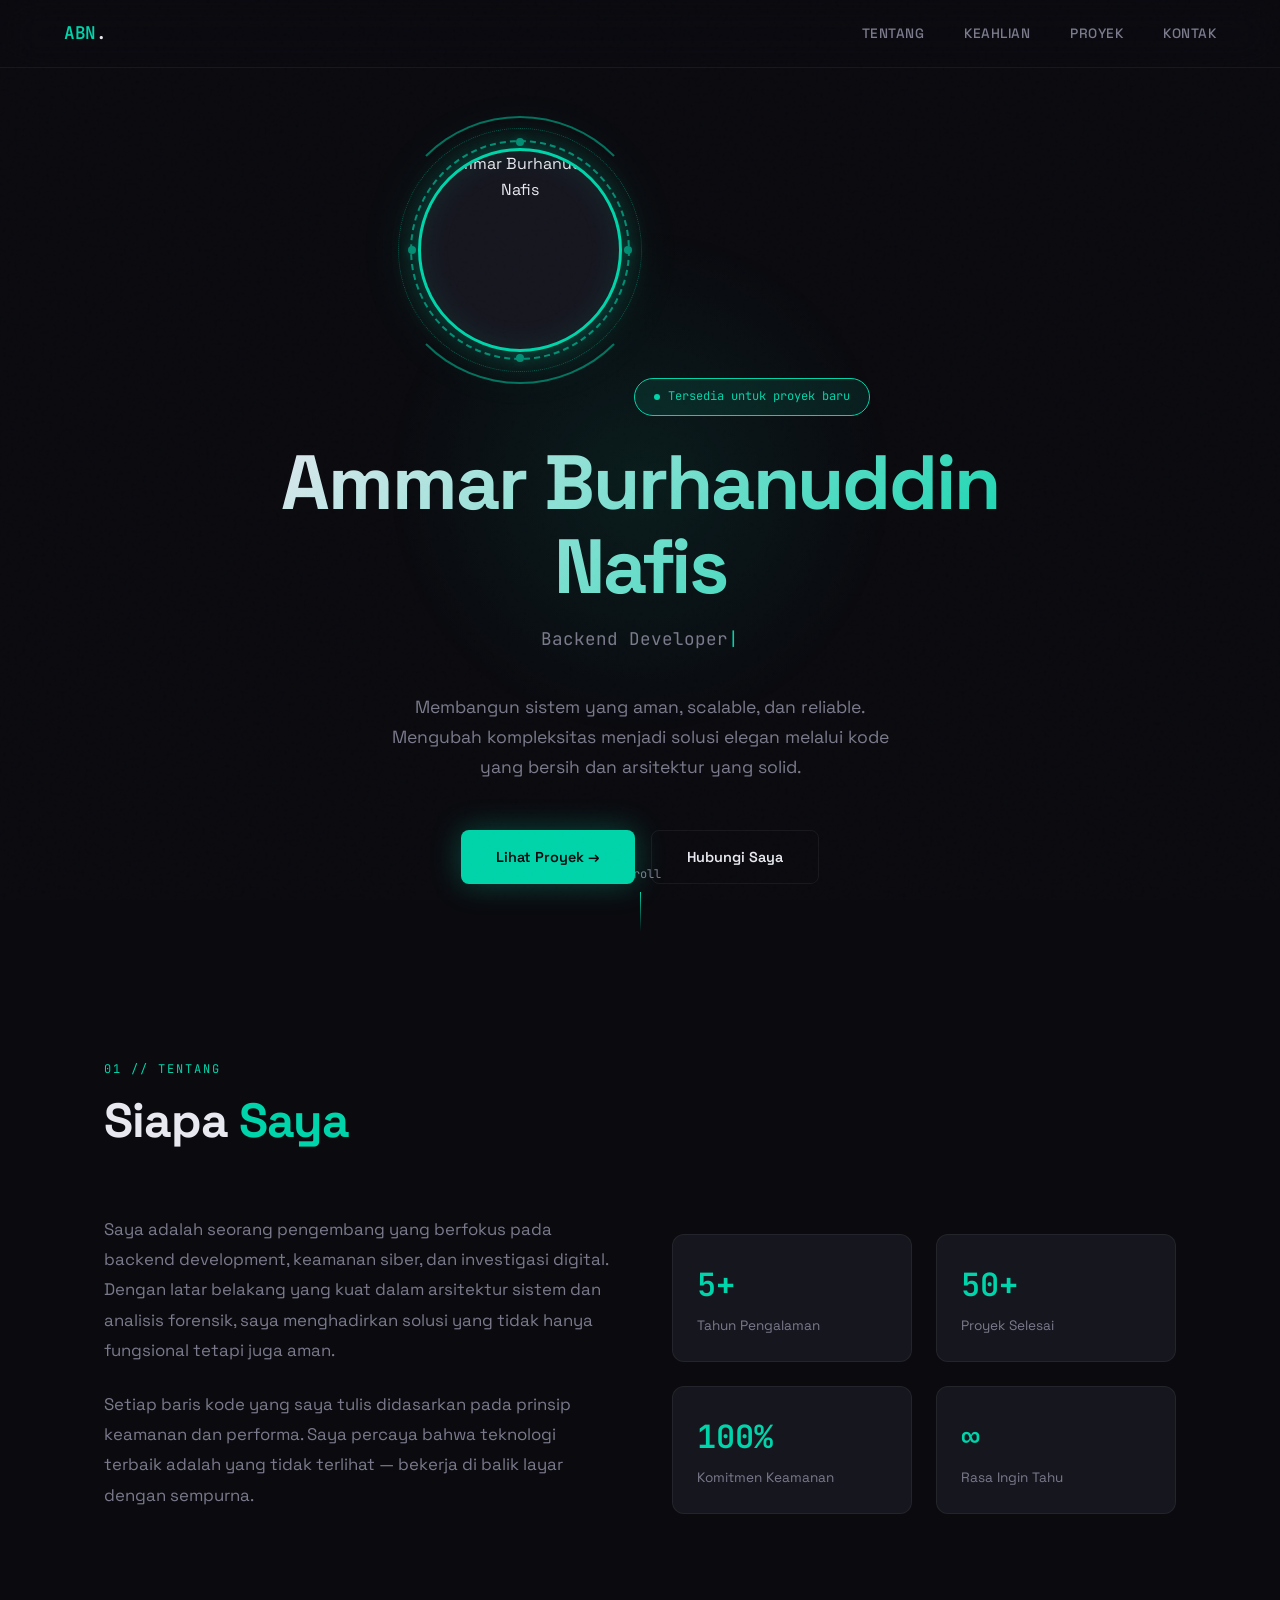
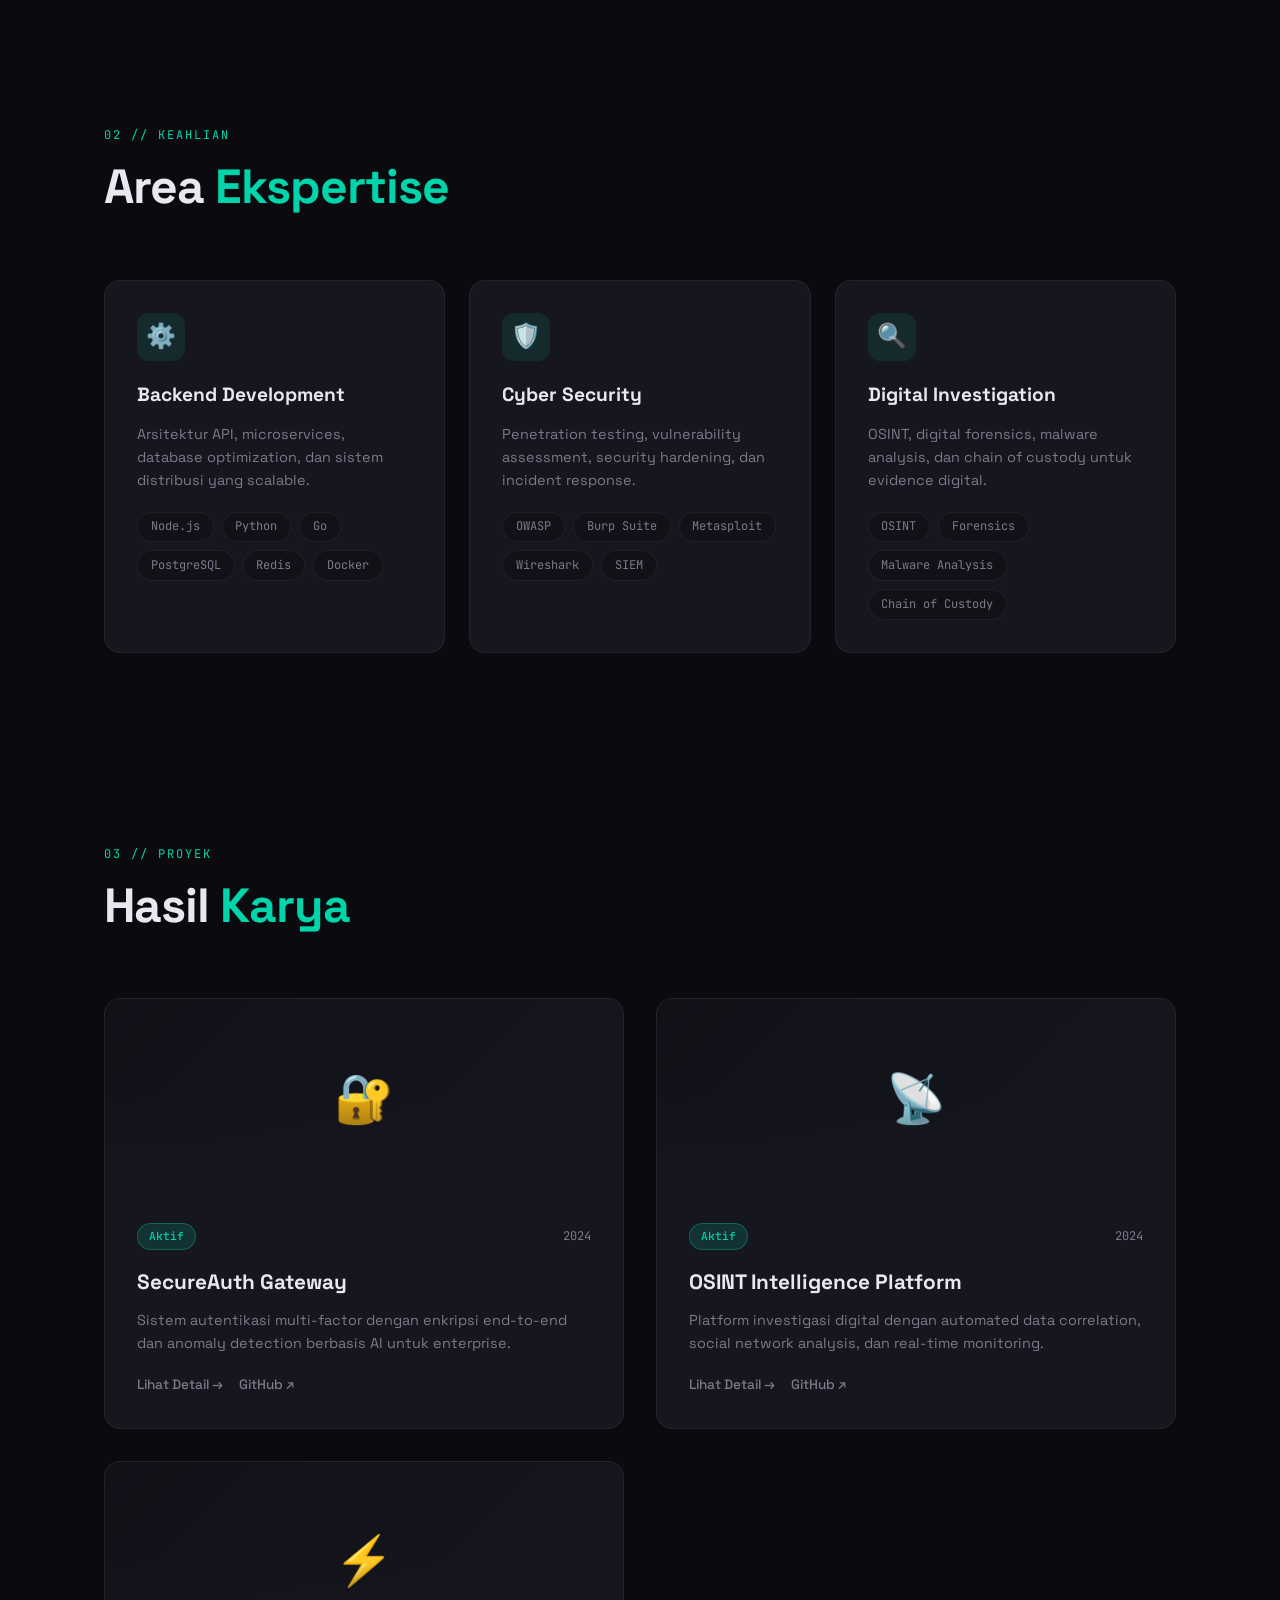
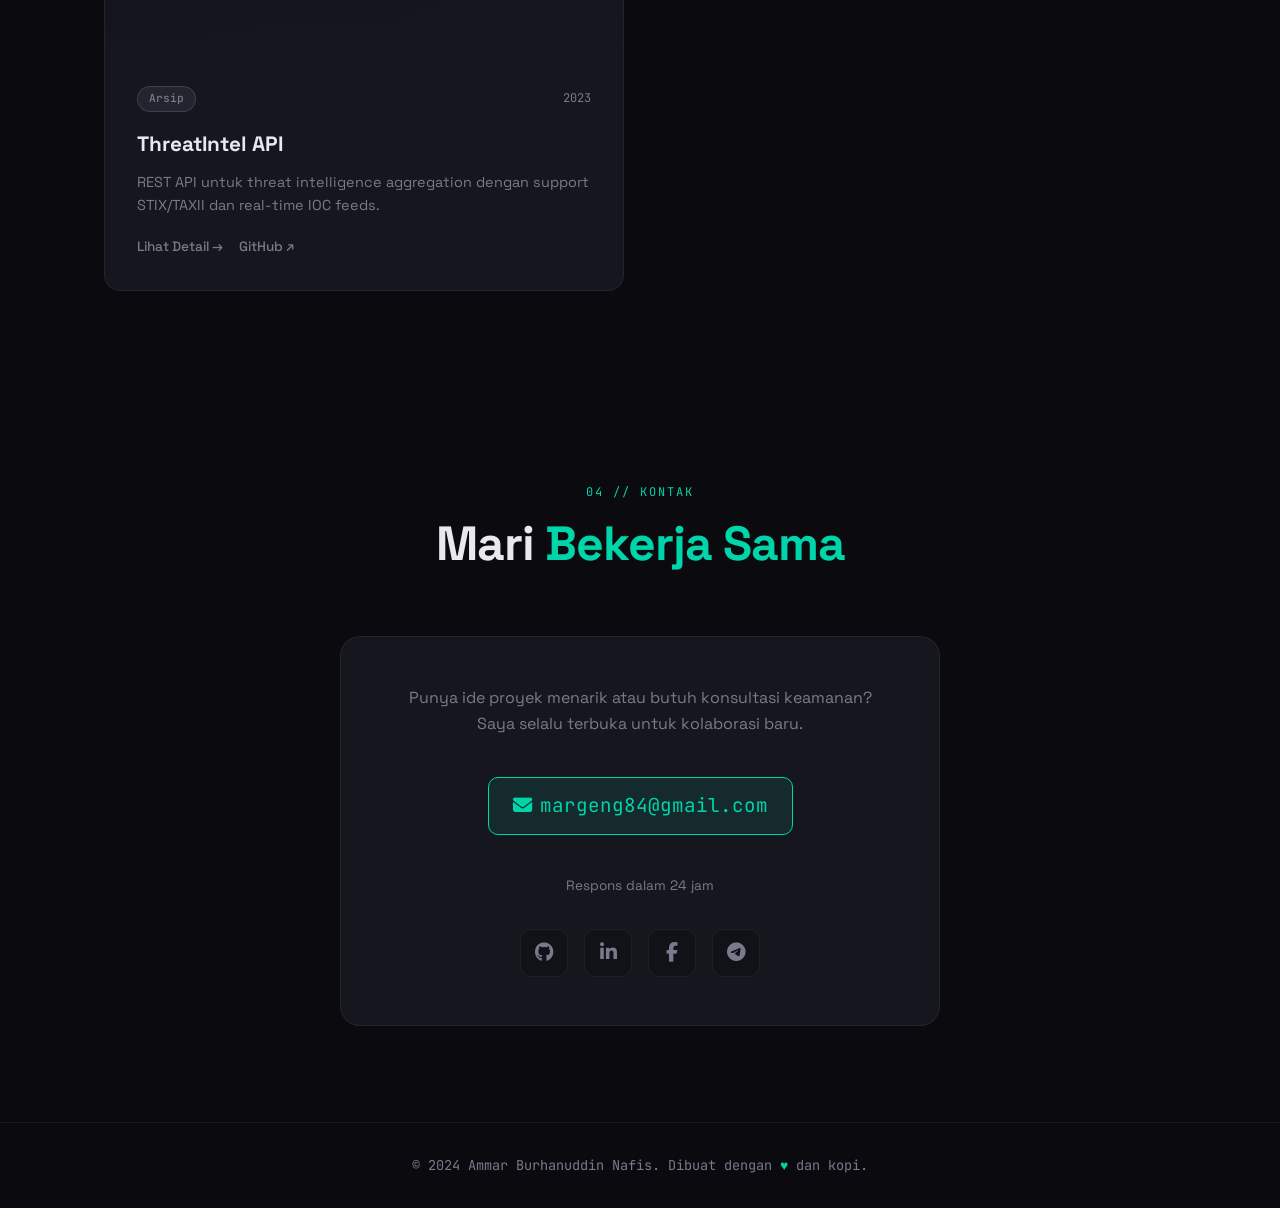
==== commit ed0a3ea6: "Update index.html" ====
--- a/index.html
+++ b/index.html
@@ -9,29 +9,22 @@
     <meta name="author" content="Ammar Burhanuddin Nafis">
     <meta name="robots" content="index, follow">
 
-    <!-- Open Graph -->
     <meta property="og:title" content="Ammar Burhanuddin Nafis | Backend & Cyber Security">
     <meta property="og:description" content="Backend Developer, Cyber Security Specialist & Digital Investigator">
     <meta property="og:type" content="website">
     <meta property="og:url" content="https://ammarbnfis.dev">
 
-    <!-- Twitter Card -->
     <meta name="twitter:card" content="summary_large_image">
     <meta name="twitter:title" content="Ammar Burhanuddin Nafis">
     <meta name="twitter:description" content="Backend Developer | Cyber Security | Digital Investigator">
 
-    <!-- Favicon -->
     <link rel="icon" href="data:image/svg+xml,<svg xmlns='http://www.w3.org/2000/svg' viewBox='0 0 100 100'><text y='.9em' font-size='90'>⚡</text></svg>">
 
-    <!-- Fonts -->
     <link rel="preconnect" href="https://fonts.googleapis.com">
     <link rel="preconnect" href="https://fonts.gstatic.com" crossorigin>
     <link href="https://fonts.googleapis.com/css2?family=Space+Grotesk:wght@300;400;500;600;700&family=JetBrains+Mono:wght@300;400;500;600&display=swap" rel="stylesheet">
-
-    <!-- Font Awesome for Icons -->
     <link rel="stylesheet" href="https://cdnjs.cloudflare.com/ajax/libs/font-awesome/6.5.1/css/all.min.css">
 
-    <!-- Structured Data -->
     <script type="application/ld+json">
     {
         "@context": "https://schema.org",
@@ -61,16 +54,9 @@
             --font-mono: 'JetBrains Mono', monospace;
         }
 
-        * {
-            margin: 0;
-            padding: 0;
-            box-sizing: border-box;
-        }
-
-        html {
-            scroll-behavior: smooth;
-            scroll-padding-top: 80px;
-        }
+        * { margin: 0; padding: 0; box-sizing: border-box; }
+
+        html { scroll-behavior: smooth; scroll-padding-top: 100px; }
 
         body {
             font-family: var(--font-main);
@@ -81,7 +67,6 @@
             min-height: 100vh;
         }
 
-        /* === NOISE TEXTURE OVERLAY === */
         body::before {
             content: '';
             position: fixed;
@@ -92,7 +77,6 @@
             opacity: 0.5;
         }
 
-        /* === CURSOR GLOW === */
         .cursor-glow {
             position: fixed;
             width: 400px;
@@ -136,9 +120,7 @@
             letter-spacing: -0.5px;
         }
 
-        .logo span {
-            color: var(--text);
-        }
+        .logo span { color: var(--text); }
 
         .nav-links {
             display: flex;
@@ -168,13 +150,8 @@
             transition: width 0.3s ease;
         }
 
-        .nav-links a:hover {
-            color: var(--text);
-        }
-
-        .nav-links a:hover::after {
-            width: 100%;
-        }
+        .nav-links a:hover { color: var(--text); }
+        .nav-links a:hover::after { width: 100%; }
 
         .hamburger {
             display: none;
@@ -199,7 +176,7 @@
             display: flex;
             align-items: center;
             justify-content: center;
-            padding: 0 5%;
+            padding: 120px 5% 80px; /* TOP padding increased to avoid navbar overlap */
             position: relative;
             overflow: hidden;
         }
@@ -215,6 +192,7 @@
             transform: translate(-50%, -50%);
             opacity: 0.3;
             animation: pulse 8s ease-in-out infinite;
+            z-index: 0;
         }
 
         @keyframes pulse {
@@ -227,24 +205,32 @@
             max-width: 800px;
             position: relative;
             z-index: 1;
-        }
-
-        /* === PROFILE PHOTO WITH ROTATING FRAME === */
+            margin-top: 20px; /* Extra space below navbar */
+        }
+
+        /* === PROFILE PHOTO === */
+        .profile-wrapper {
+            position: relative;
+            display: inline-block;
+            margin-bottom: 2.5rem;
+        }
+
         .profile-container {
             position: relative;
-            width: 240px;
-            height: 240px;
-            margin: 0 auto 2.5rem;
+            width: 220px;
+            height: 220px;
+            margin: 0 auto;
         }
 
         .profile-photo {
             position: absolute;
-            inset: 10px;
+            inset: 8px;
             border-radius: 50%;
             overflow: hidden;
             z-index: 2;
             border: 3px solid var(--accent);
             box-shadow: 0 0 30px var(--accent-glow), 0 0 60px rgba(0, 212, 170, 0.15), inset 0 0 30px rgba(0, 212, 170, 0.1);
+            background: var(--bg-card);
         }
 
         .profile-photo img {
@@ -254,7 +240,7 @@
             display: block;
         }
 
-        /* Rotating ring 1 - outer dashed */
+        /* Rotating rings */
         .ring-outer {
             position: absolute;
             inset: 0;
@@ -264,42 +250,39 @@
             animation: rotate-cw 20s linear infinite;
         }
 
-        /* Rotating ring 2 - middle dotted */
         .ring-middle {
             position: absolute;
-            inset: -15px;
+            inset: -12px;
             border-radius: 50%;
-            border: 2px dotted var(--accent);
+            border: 1.5px dotted var(--accent);
             opacity: 0.35;
             animation: rotate-ccw 15s linear infinite;
         }
 
-        /* Rotating ring 3 - inner solid segments */
         .ring-inner {
             position: absolute;
-            inset: -30px;
+            inset: -24px;
             border-radius: 50%;
-            border: 3px solid transparent;
+            border: 2px solid transparent;
             border-top-color: var(--accent);
             border-bottom-color: var(--accent);
-            opacity: 0.6;
+            opacity: 0.5;
             animation: rotate-cw 10s linear infinite;
         }
 
-        /* Decorative dots on ring */
         .ring-dot {
             position: absolute;
-            width: 10px;
-            height: 10px;
+            width: 8px;
+            height: 8px;
             background: var(--accent);
             border-radius: 50%;
-            box-shadow: 0 0 12px var(--accent-glow), 0 0 24px var(--accent-glow);
-        }
-
-        .ring-dot-1 { top: -5px; left: 50%; transform: translateX(-50%); }
-        .ring-dot-2 { bottom: -5px; left: 50%; transform: translateX(-50%); }
-        .ring-dot-3 { left: -5px; top: 50%; transform: translateY(-50%); }
-        .ring-dot-4 { right: -5px; top: 50%; transform: translateY(-50%); }
+            box-shadow: 0 0 10px var(--accent-glow), 0 0 20px var(--accent-glow);
+        }
+
+        .ring-dot-1 { top: -4px; left: 50%; transform: translateX(-50%); }
+        .ring-dot-2 { bottom: -4px; left: 50%; transform: translateX(-50%); }
+        .ring-dot-3 { left: -4px; top: 50%; transform: translateY(-50%); }
+        .ring-dot-4 { right: -4px; top: 50%; transform: translateY(-50%); }
 
         @keyframes rotate-cw {
             from { transform: rotate(0deg); }
@@ -311,7 +294,6 @@
             to { transform: rotate(0deg); }
         }
 
-        /* Pulse effect on hover */
         .profile-container:hover .ring-outer {
             animation-duration: 10s;
             opacity: 0.9;
@@ -322,7 +304,7 @@
         }
         .profile-container:hover .ring-inner {
             animation-duration: 5s;
-            opacity: 0.9;
+            opacity: 0.8;
         }
         .profile-container:hover .profile-photo {
             box-shadow: 0 0 50px var(--accent-glow), 0 0 100px rgba(0, 212, 170, 0.2), inset 0 0 40px rgba(0, 212, 170, 0.15);
@@ -443,7 +425,6 @@
             background: var(--accent-dim);
         }
 
-        /* === SCROLL INDICATOR === */
         .scroll-indicator {
             position: absolute;
             bottom: 2rem;
@@ -478,9 +459,7 @@
             position: relative;
         }
 
-        .section-header {
-            margin-bottom: 4rem;
-        }
+        .section-header { margin-bottom: 4rem; }
 
         .section-label {
             font-family: var(--font-mono);
@@ -499,9 +478,7 @@
             line-height: 1.2;
         }
 
-        .section-title span {
-            color: var(--accent);
-        }
+        .section-title span { color: var(--accent); }
 
         /* === ABOUT === */
         .about-grid {
@@ -581,9 +558,7 @@
             transition: transform 0.4s ease;
         }
 
-        .skill-card:hover::before {
-            transform: scaleX(1);
-        }
+        .skill-card:hover::before { transform: scaleX(1); }
 
         .skill-card:hover {
             border-color: var(--border-hover);
@@ -678,9 +653,7 @@
             background: linear-gradient(180deg, transparent 50%, var(--bg-card) 100%);
         }
 
-        .project-content {
-            padding: 1.5rem 2rem 2rem;
-        }
+        .project-content { padding: 1.5rem 2rem 2rem; }
 
         .project-meta {
             display: flex;
@@ -743,18 +716,11 @@
             transition: color 0.3s ease;
         }
 
-        .project-links a:hover {
-            color: var(--accent);
-        }
+        .project-links a:hover { color: var(--accent); }
 
         /* === CONTACT === */
-        .contact-section {
-            text-align: center;
-        }
-
-        .contact-section .section-header {
-            text-align: center;
-        }
+        .contact-section { text-align: center; }
+        .contact-section .section-header { text-align: center; }
 
         .contact-card {
             background: var(--bg-card);
@@ -843,14 +809,8 @@
 
         /* === ANIMATIONS === */
         @keyframes fadeInUp {
-            from {
-                opacity: 0;
-                transform: translateY(30px);
-            }
-            to {
-                opacity: 1;
-                transform: translateY(0);
-            }
+            from { opacity: 0; transform: translateY(30px); }
+            to { opacity: 1; transform: translateY(0); }
         }
 
         .fade-in {
@@ -881,13 +841,8 @@
                 border-left: 1px solid var(--border);
             }
 
-            .nav-links.active {
-                right: 0;
-            }
-
-            .nav-links a {
-                font-size: 1.1rem;
-            }
+            .nav-links.active { right: 0; }
+            .nav-links a { font-size: 1.1rem; }
 
             .hamburger {
                 display: flex;
@@ -897,11 +852,7 @@
             .hamburger.active span:nth-child(1) {
                 transform: rotate(45deg) translate(5px, 5px);
             }
-
-            .hamburger.active span:nth-child(2) {
-                opacity: 0;
-            }
-
+            .hamburger.active span:nth-child(2) { opacity: 0; }
             .hamburger.active span:nth-child(3) {
                 transform: rotate(-45deg) translate(5px, -5px);
             }
@@ -911,9 +862,7 @@
                 gap: 3rem;
             }
 
-            .projects-grid {
-                grid-template-columns: 1fr;
-            }
+            .projects-grid { grid-template-columns: 1fr; }
 
             .hero-cta {
                 flex-direction: column;
@@ -926,59 +875,31 @@
                 justify-content: center;
             }
 
-            section {
-                padding: 4rem 5%;
-            }
-
-            .profile-container {
-                width: 200px;
-                height: 200px;
-            }
+            section { padding: 4rem 5%; }
+            .hero { padding: 140px 5% 80px; }
+            .profile-container { width: 200px; height: 200px; }
         }
 
         @media (max-width: 480px) {
-            .about-stats {
-                grid-template-columns: 1fr;
-            }
-
-            .contact-card {
-                padding: 2rem 1.5rem;
-            }
-
-            .contact-email {
-                font-size: 0.9rem;
-                word-break: break-all;
-            }
-
-            .profile-container {
-                width: 180px;
-                height: 180px;
-            }
-        }
-
-        /* === SELECTION === */
+            .about-stats { grid-template-columns: 1fr; }
+            .contact-card { padding: 2rem 1.5rem; }
+            .contact-email { font-size: 0.9rem; word-break: break-all; }
+            .profile-container { width: 180px; height: 180px; }
+            .hero { padding: 130px 5% 60px; }
+        }
+
         ::selection {
             background: var(--accent);
             color: var(--bg);
         }
 
-        /* === SCROLLBAR === */
-        ::-webkit-scrollbar {
-            width: 8px;
-        }
-
-        ::-webkit-scrollbar-track {
-            background: var(--bg);
-        }
-
+        ::-webkit-scrollbar { width: 8px; }
+        ::-webkit-scrollbar-track { background: var(--bg); }
         ::-webkit-scrollbar-thumb {
             background: var(--bg-elevated);
             border-radius: 4px;
         }
-
-        ::-webkit-scrollbar-thumb:hover {
-            background: var(--accent);
-        }
+        ::-webkit-scrollbar-thumb:hover { background: var(--accent); }
     </style>
 <base target="_blank">
 </head>
@@ -1006,17 +927,19 @@
         <div class="hero-bg-shape"></div>
         <div class="hero-content">
             <!-- Profile Photo with Rotating Frame -->
-            <div class="profile-container">
-                <div class="ring-outer">
-                    <div class="ring-dot ring-dot-1"></div>
-                    <div class="ring-dot ring-dot-2"></div>
-                    <div class="ring-dot ring-dot-3"></div>
-                    <div class="ring-dot ring-dot-4"></div>
-                </div>
-                <div class="ring-middle"></div>
-                <div class="ring-inner"></div>
-                <div class="profile-photo">
-                    <img src="https://images.unsplash.com/photo-1500648767791-00dcc994a43e?w=400&h=400&fit=crop&crop=face" alt="Ammar Burhanuddin Nafis">
+            <div class="profile-wrapper">
+                <div class="profile-container">
+                    <div class="ring-outer">
+                        <div class="ring-dot ring-dot-1"></div>
+                        <div class="ring-dot ring-dot-2"></div>
+                        <div class="ring-dot ring-dot-3"></div>
+                        <div class="ring-dot ring-dot-4"></div>
+                    </div>
+                    <div class="ring-middle"></div>
+                    <div class="ring-inner"></div>
+                    <div class="profile-photo">
+                        <img src="https://images.unsplash.com/photo-1500648767791-00dcc994a43e?w=400&h=400&fit=crop&crop=face" alt="Ammar Burhanuddin Nafis">
+                    </div>
                 </div>
             </div>
 
@@ -1225,17 +1148,13 @@
     </footer>
 
     <script>
-        // === TYPEWRITER EFFECT ===
+        // Typewriter
         const roles = ['Backend Developer', 'Cyber Security Specialist', 'Digital Investigator'];
         const typewriterEl = document.getElementById('typewriter');
-        let roleIndex = 0;
-        let charIndex = 0;
-        let isDeleting = false;
-        let typingSpeed = 100;
+        let roleIndex = 0, charIndex = 0, isDeleting = false, typingSpeed = 100;
 
         function typeWriter() {
             const currentRole = roles[roleIndex];
-
             if (isDeleting) {
                 typewriterEl.innerHTML = currentRole.substring(0, charIndex - 1) + '<span class="cursor">|</span>';
                 charIndex--;
@@ -1245,7 +1164,6 @@
                 charIndex++;
                 typingSpeed = 100;
             }
-
             if (!isDeleting && charIndex === currentRole.length) {
                 typingSpeed = 2000;
                 isDeleting = true;
@@ -1254,26 +1172,18 @@
                 roleIndex = (roleIndex + 1) % roles.length;
                 typingSpeed = 500;
             }
-
             setTimeout(typeWriter, typingSpeed);
         }
         typeWriter();
 
-        // === CURSOR GLOW ===
+        // Cursor Glow
         const cursorGlow = document.getElementById('cursorGlow');
-        let mouseX = 0, mouseY = 0;
-        let glowX = 0, glowY = 0;
-
+        let mouseX = 0, mouseY = 0, glowX = 0, glowY = 0;
         document.addEventListener('mousemove', (e) => {
-            mouseX = e.clientX;
-            mouseY = e.clientY;
+            mouseX = e.clientX; mouseY = e.clientY;
             cursorGlow.style.opacity = '1';
         });
-
-        document.addEventListener('mouseleave', () => {
-            cursorGlow.style.opacity = '0';
-        });
-
+        document.addEventListener('mouseleave', () => { cursorGlow.style.opacity = '0'; });
         function animateGlow() {
             glowX += (mouseX - glowX) * 0.1;
             glowY += (mouseY - glowY) * 0.1;
@@ -1283,26 +1193,19 @@
         }
         animateGlow();
 
-        // === NAVBAR SCROLL ===
+        // Navbar Scroll
         const navbar = document.getElementById('navbar');
         window.addEventListener('scroll', () => {
-            if (window.scrollY > 50) {
-                navbar.classList.add('scrolled');
-            } else {
-                navbar.classList.remove('scrolled');
-            }
+            navbar.classList.toggle('scrolled', window.scrollY > 50);
         });
 
-        // === MOBILE MENU ===
+        // Mobile Menu
         const hamburger = document.getElementById('hamburger');
         const navLinks = document.getElementById('navLinks');
-
         hamburger.addEventListener('click', () => {
             hamburger.classList.toggle('active');
             navLinks.classList.toggle('active');
         });
-
-        // Close menu on link click
         navLinks.querySelectorAll('a').forEach(link => {
             link.addEventListener('click', () => {
                 hamburger.classList.remove('active');
@@ -1310,26 +1213,21 @@
             });
         });
 
-        // === SCROLL REVEAL ===
+        // Scroll Reveal
         const fadeElements = document.querySelectorAll('.fade-in');
         const observer = new IntersectionObserver((entries) => {
             entries.forEach(entry => {
-                if (entry.isIntersecting) {
-                    entry.target.classList.add('visible');
-                }
+                if (entry.isIntersecting) entry.target.classList.add('visible');
             });
         }, { threshold: 0.1 });
-
         fadeElements.forEach(el => observer.observe(el));
 
-        // === SMOOTH SCROLL ===
+        // Smooth Scroll
         document.querySelectorAll('a[href^="#"]').forEach(anchor => {
             anchor.addEventListener('click', function(e) {
                 e.preventDefault();
                 const target = document.querySelector(this.getAttribute('href'));
-                if (target) {
-                    target.scrollIntoView({ behavior: 'smooth' });
-                }
+                if (target) target.scrollIntoView({ behavior: 'smooth' });
             });
         });
     </script>
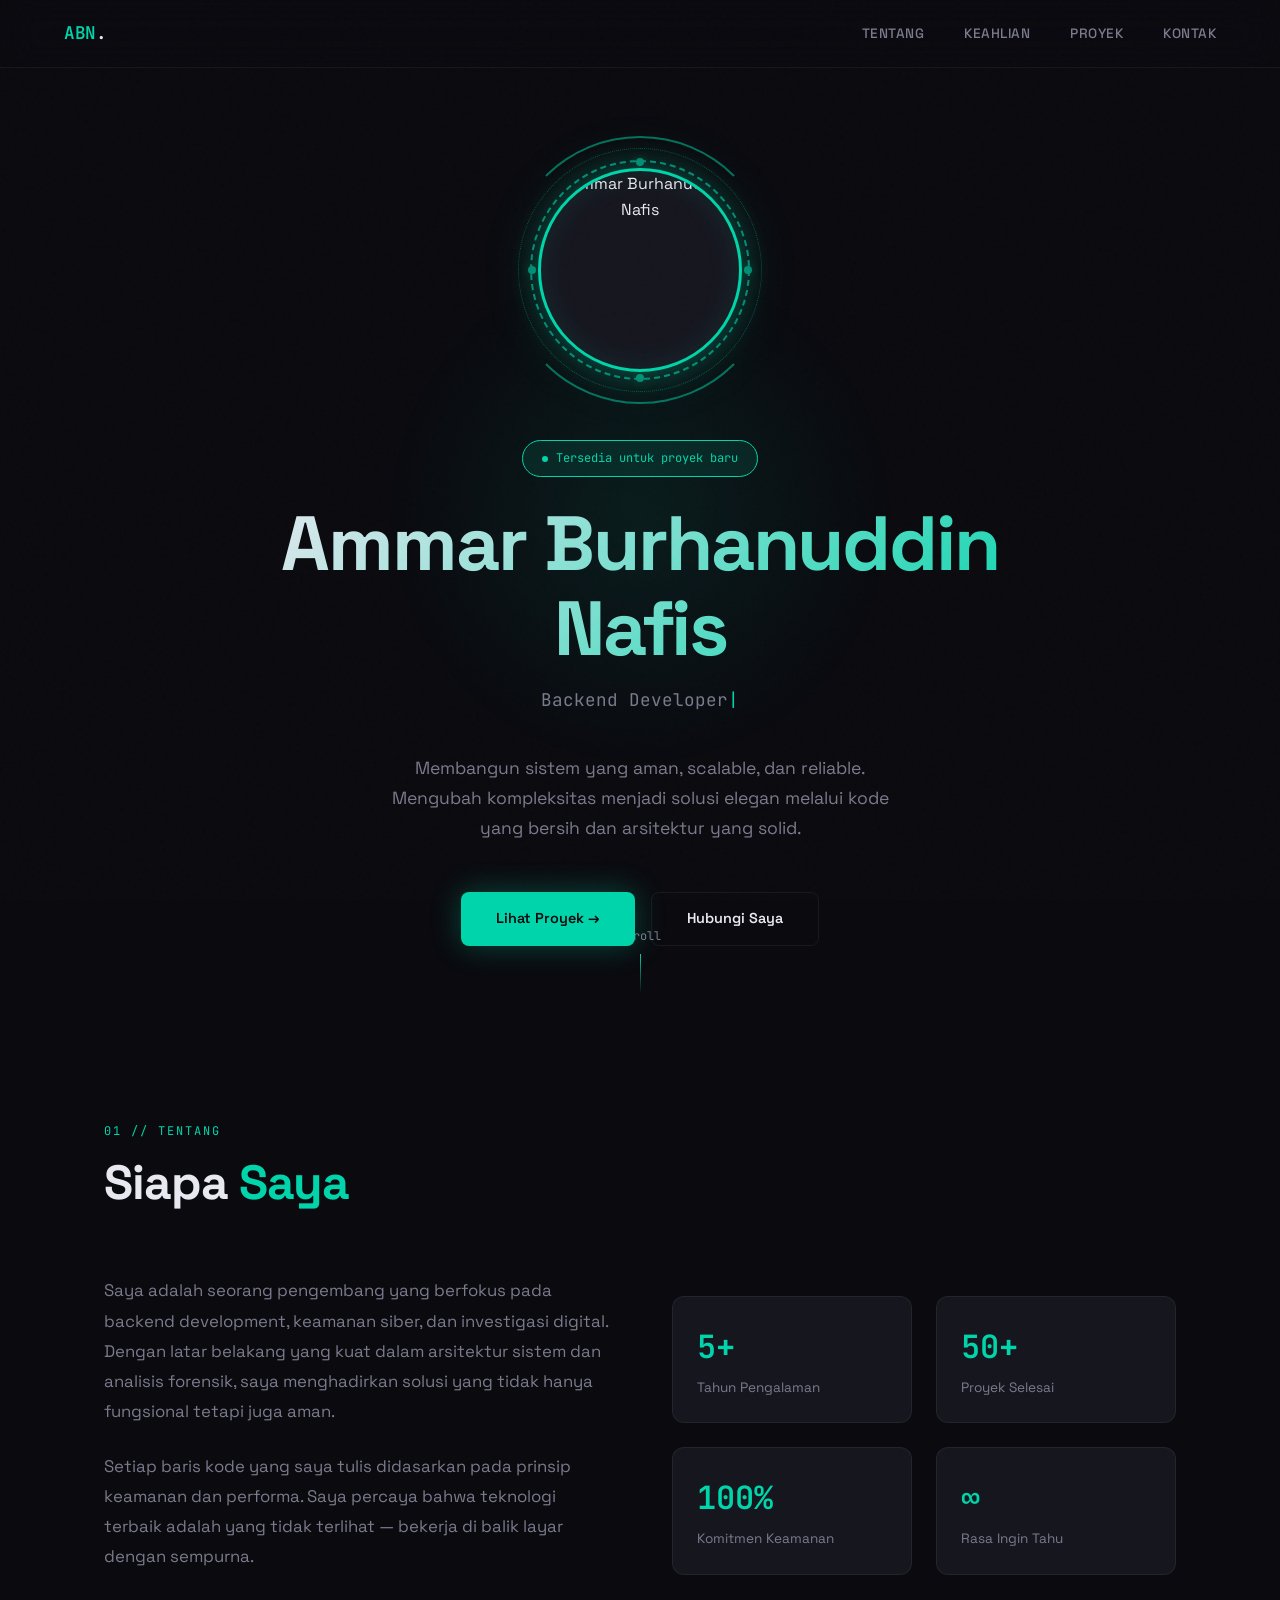
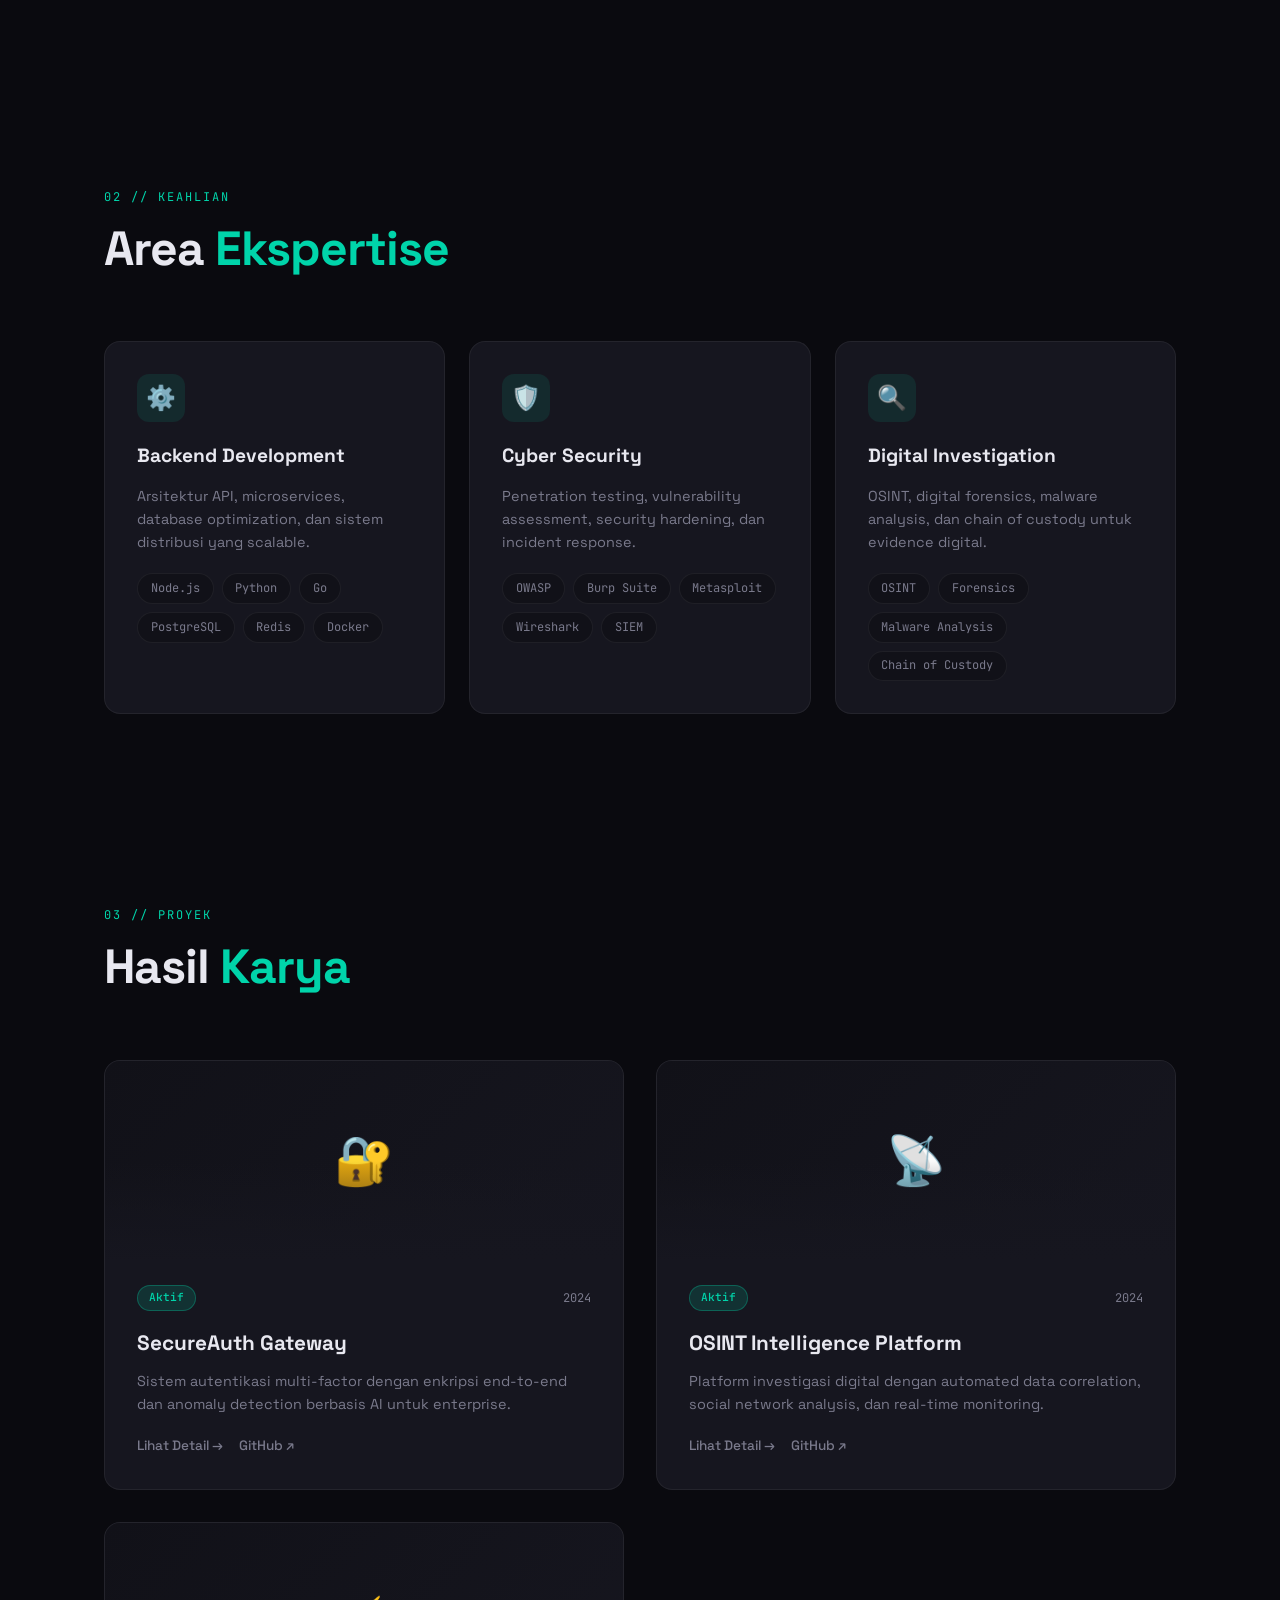
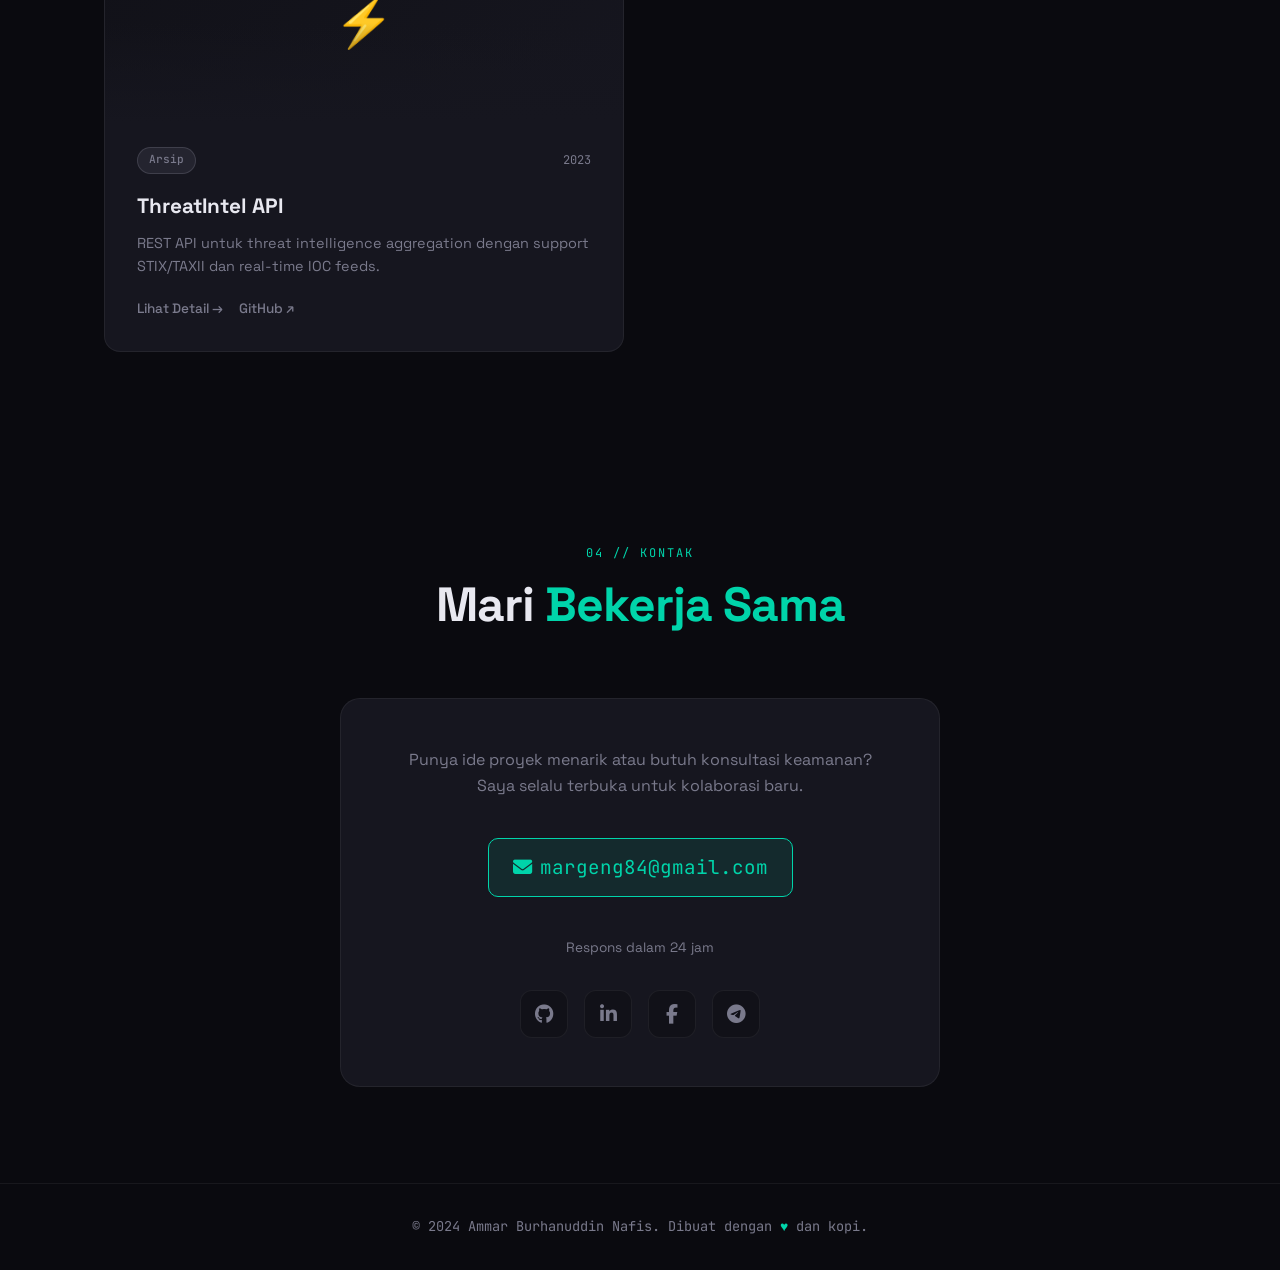
==== commit a5fa9786: "Update index.html" ====
--- a/index.html
+++ b/index.html
@@ -176,7 +176,7 @@
             display: flex;
             align-items: center;
             justify-content: center;
-            padding: 120px 5% 80px; /* TOP padding increased to avoid navbar overlap */
+            padding: 140px 5% 80px;
             position: relative;
             overflow: hidden;
         }
@@ -205,26 +205,38 @@
             max-width: 800px;
             position: relative;
             z-index: 1;
-            margin-top: 20px; /* Extra space below navbar */
+            display: flex;
+            flex-direction: column;
+            align-items: center;
         }
 
         /* === PROFILE PHOTO === */
         .profile-wrapper {
             position: relative;
-            display: inline-block;
+            display: flex;
+            justify-content: center;
+            align-items: center;
             margin-bottom: 2.5rem;
+            width: 260px;
+            height: 260px;
         }
 
         .profile-container {
             position: relative;
             width: 220px;
             height: 220px;
-            margin: 0 auto;
+            display: flex;
+            justify-content: center;
+            align-items: center;
         }
 
         .profile-photo {
             position: absolute;
-            inset: 8px;
+            width: 204px;
+            height: 204px;
+            top: 50%;
+            left: 50%;
+            transform: translate(-50%, -50%);
             border-radius: 50%;
             overflow: hidden;
             z-index: 2;
@@ -240,10 +252,14 @@
             display: block;
         }
 
-        /* Rotating rings */
+        /* Rotating rings - PERFECTLY CENTERED */
         .ring-outer {
             position: absolute;
-            inset: 0;
+            width: 220px;
+            height: 220px;
+            top: 50%;
+            left: 50%;
+            transform: translate(-50%, -50%);
             border-radius: 50%;
             border: 2px dashed var(--accent);
             opacity: 0.6;
@@ -252,7 +268,11 @@
 
         .ring-middle {
             position: absolute;
-            inset: -12px;
+            width: 244px;
+            height: 244px;
+            top: 50%;
+            left: 50%;
+            transform: translate(-50%, -50%);
             border-radius: 50%;
             border: 1.5px dotted var(--accent);
             opacity: 0.35;
@@ -261,7 +281,11 @@
 
         .ring-inner {
             position: absolute;
-            inset: -24px;
+            width: 268px;
+            height: 268px;
+            top: 50%;
+            left: 50%;
+            transform: translate(-50%, -50%);
             border-radius: 50%;
             border: 2px solid transparent;
             border-top-color: var(--accent);
@@ -285,28 +309,28 @@
         .ring-dot-4 { right: -4px; top: 50%; transform: translateY(-50%); }
 
         @keyframes rotate-cw {
-            from { transform: rotate(0deg); }
-            to { transform: rotate(360deg); }
+            from { transform: translate(-50%, -50%) rotate(0deg); }
+            to { transform: translate(-50%, -50%) rotate(360deg); }
         }
 
         @keyframes rotate-ccw {
-            from { transform: rotate(360deg); }
-            to { transform: rotate(0deg); }
-        }
-
-        .profile-container:hover .ring-outer {
+            from { transform: translate(-50%, -50%) rotate(360deg); }
+            to { transform: translate(-50%, -50%) rotate(0deg); }
+        }
+
+        .profile-wrapper:hover .ring-outer {
             animation-duration: 10s;
             opacity: 0.9;
         }
-        .profile-container:hover .ring-middle {
+        .profile-wrapper:hover .ring-middle {
             animation-duration: 8s;
             opacity: 0.6;
         }
-        .profile-container:hover .ring-inner {
+        .profile-wrapper:hover .ring-inner {
             animation-duration: 5s;
             opacity: 0.8;
         }
-        .profile-container:hover .profile-photo {
+        .profile-wrapper:hover .profile-photo {
             box-shadow: 0 0 50px var(--accent-glow), 0 0 100px rgba(0, 212, 170, 0.2), inset 0 0 40px rgba(0, 212, 170, 0.15);
         }
 
@@ -876,16 +900,26 @@
             }
 
             section { padding: 4rem 5%; }
-            .hero { padding: 140px 5% 80px; }
+            .hero { padding: 150px 5% 80px; }
+            .profile-wrapper { width: 240px; height: 240px; }
             .profile-container { width: 200px; height: 200px; }
+            .profile-photo { width: 184px; height: 184px; }
+            .ring-outer { width: 200px; height: 200px; }
+            .ring-middle { width: 224px; height: 224px; }
+            .ring-inner { width: 248px; height: 248px; }
         }
 
         @media (max-width: 480px) {
             .about-stats { grid-template-columns: 1fr; }
             .contact-card { padding: 2rem 1.5rem; }
             .contact-email { font-size: 0.9rem; word-break: break-all; }
+            .hero { padding: 140px 5% 60px; }
+            .profile-wrapper { width: 220px; height: 220px; }
             .profile-container { width: 180px; height: 180px; }
-            .hero { padding: 130px 5% 60px; }
+            .profile-photo { width: 164px; height: 164px; }
+            .ring-outer { width: 180px; height: 180px; }
+            .ring-middle { width: 204px; height: 204px; }
+            .ring-inner { width: 228px; height: 228px; }
         }
 
         ::selection {
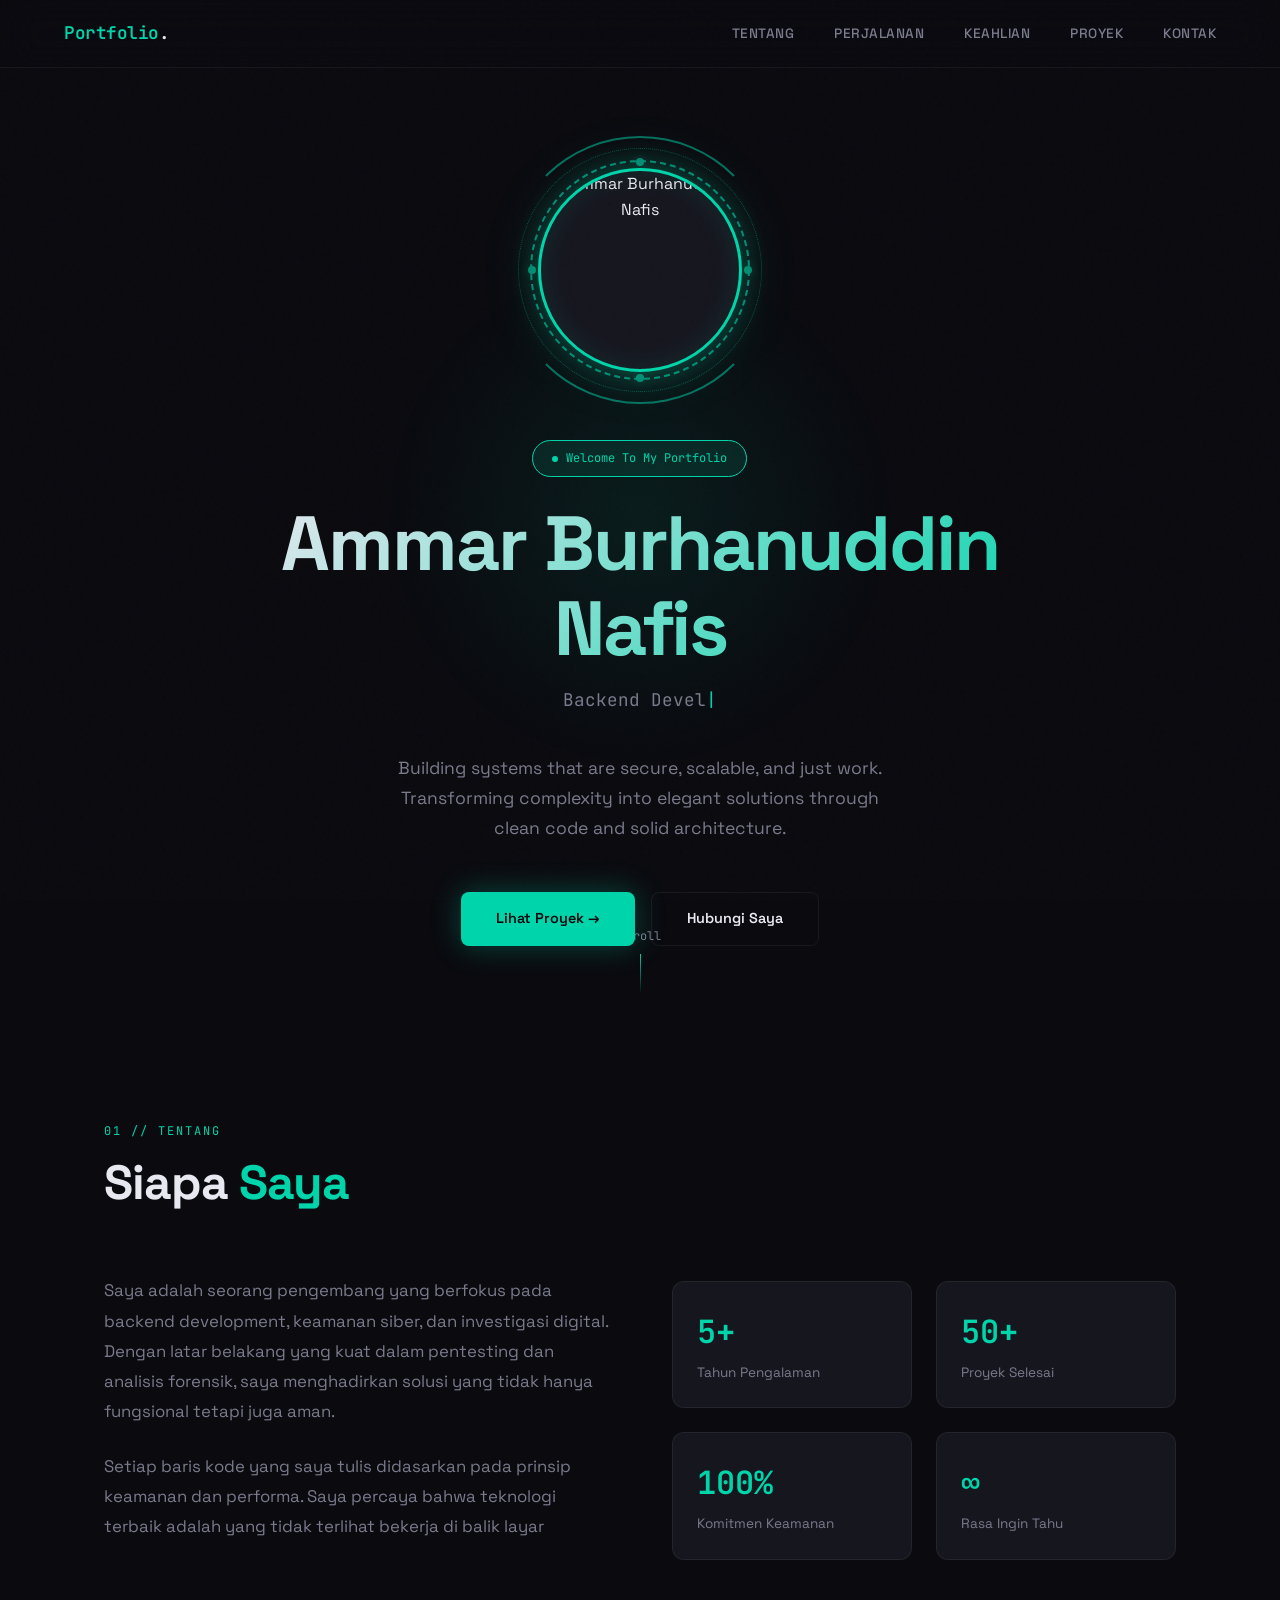
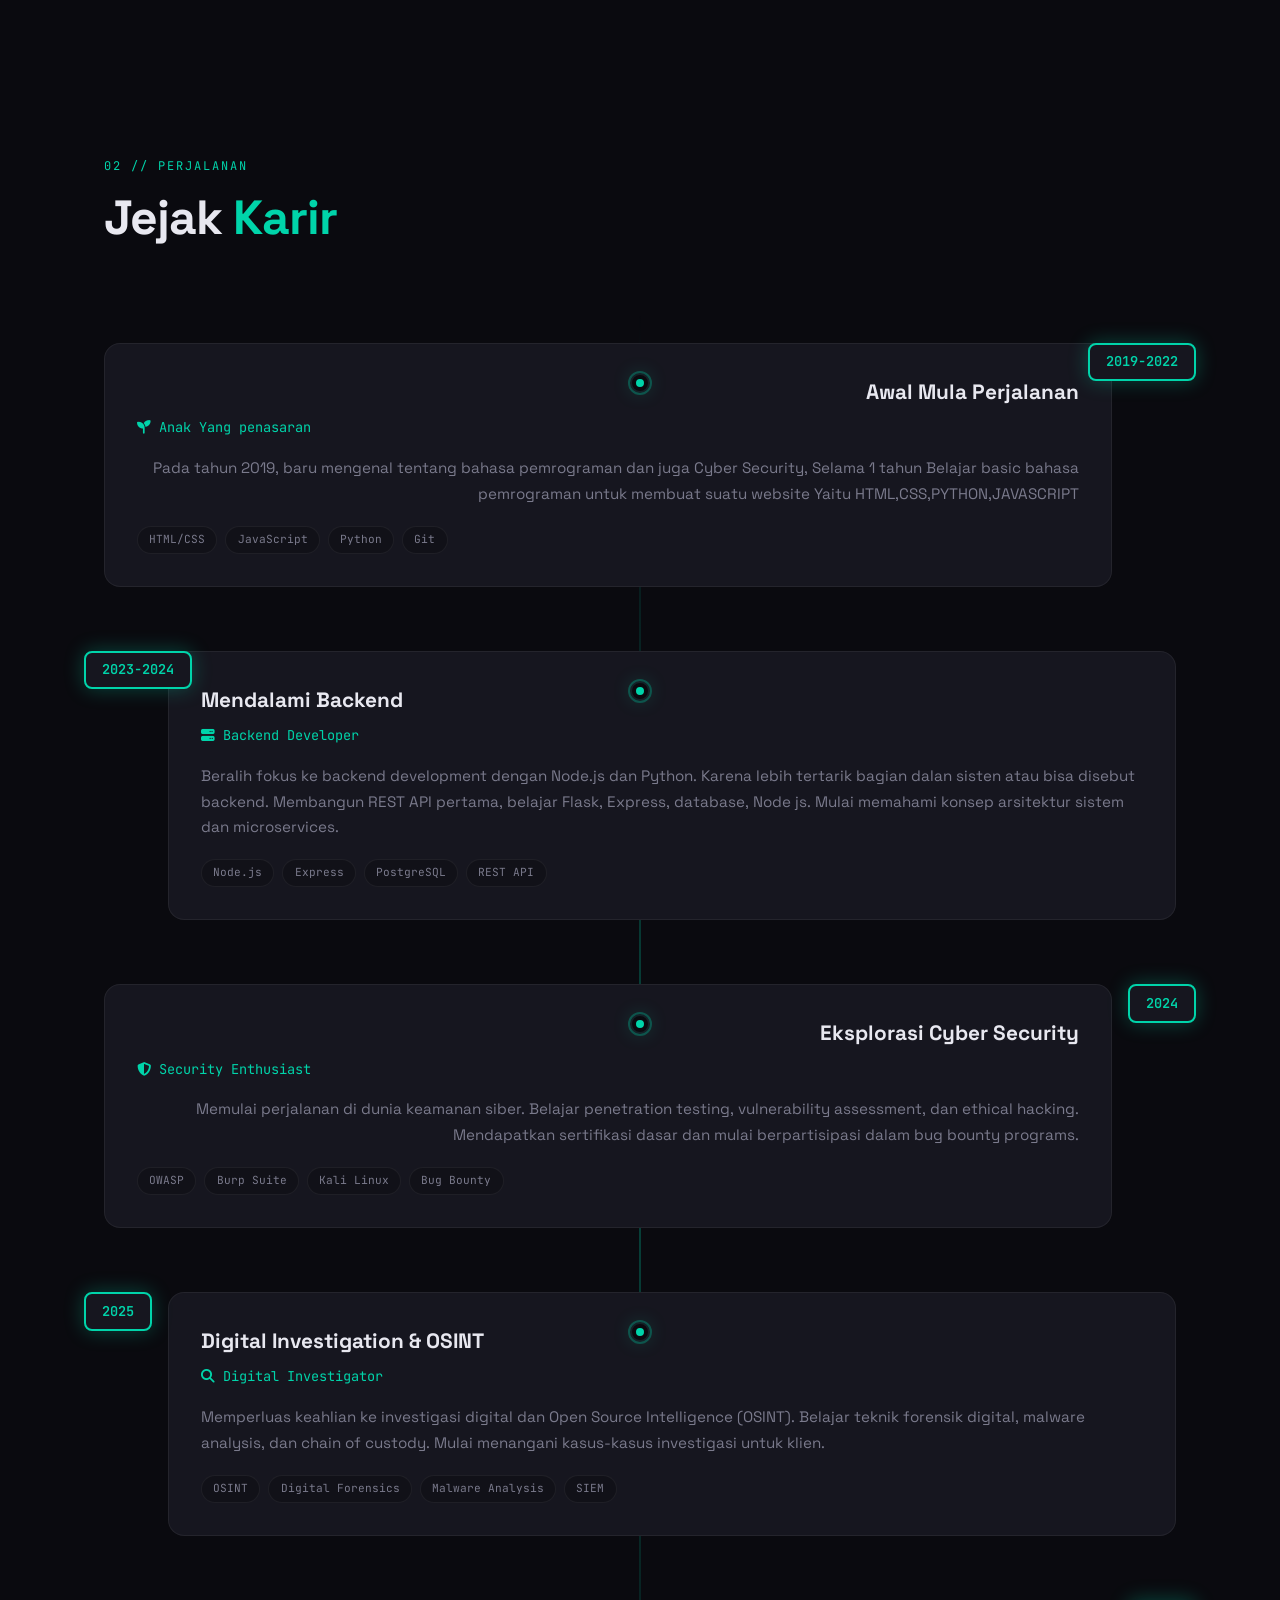
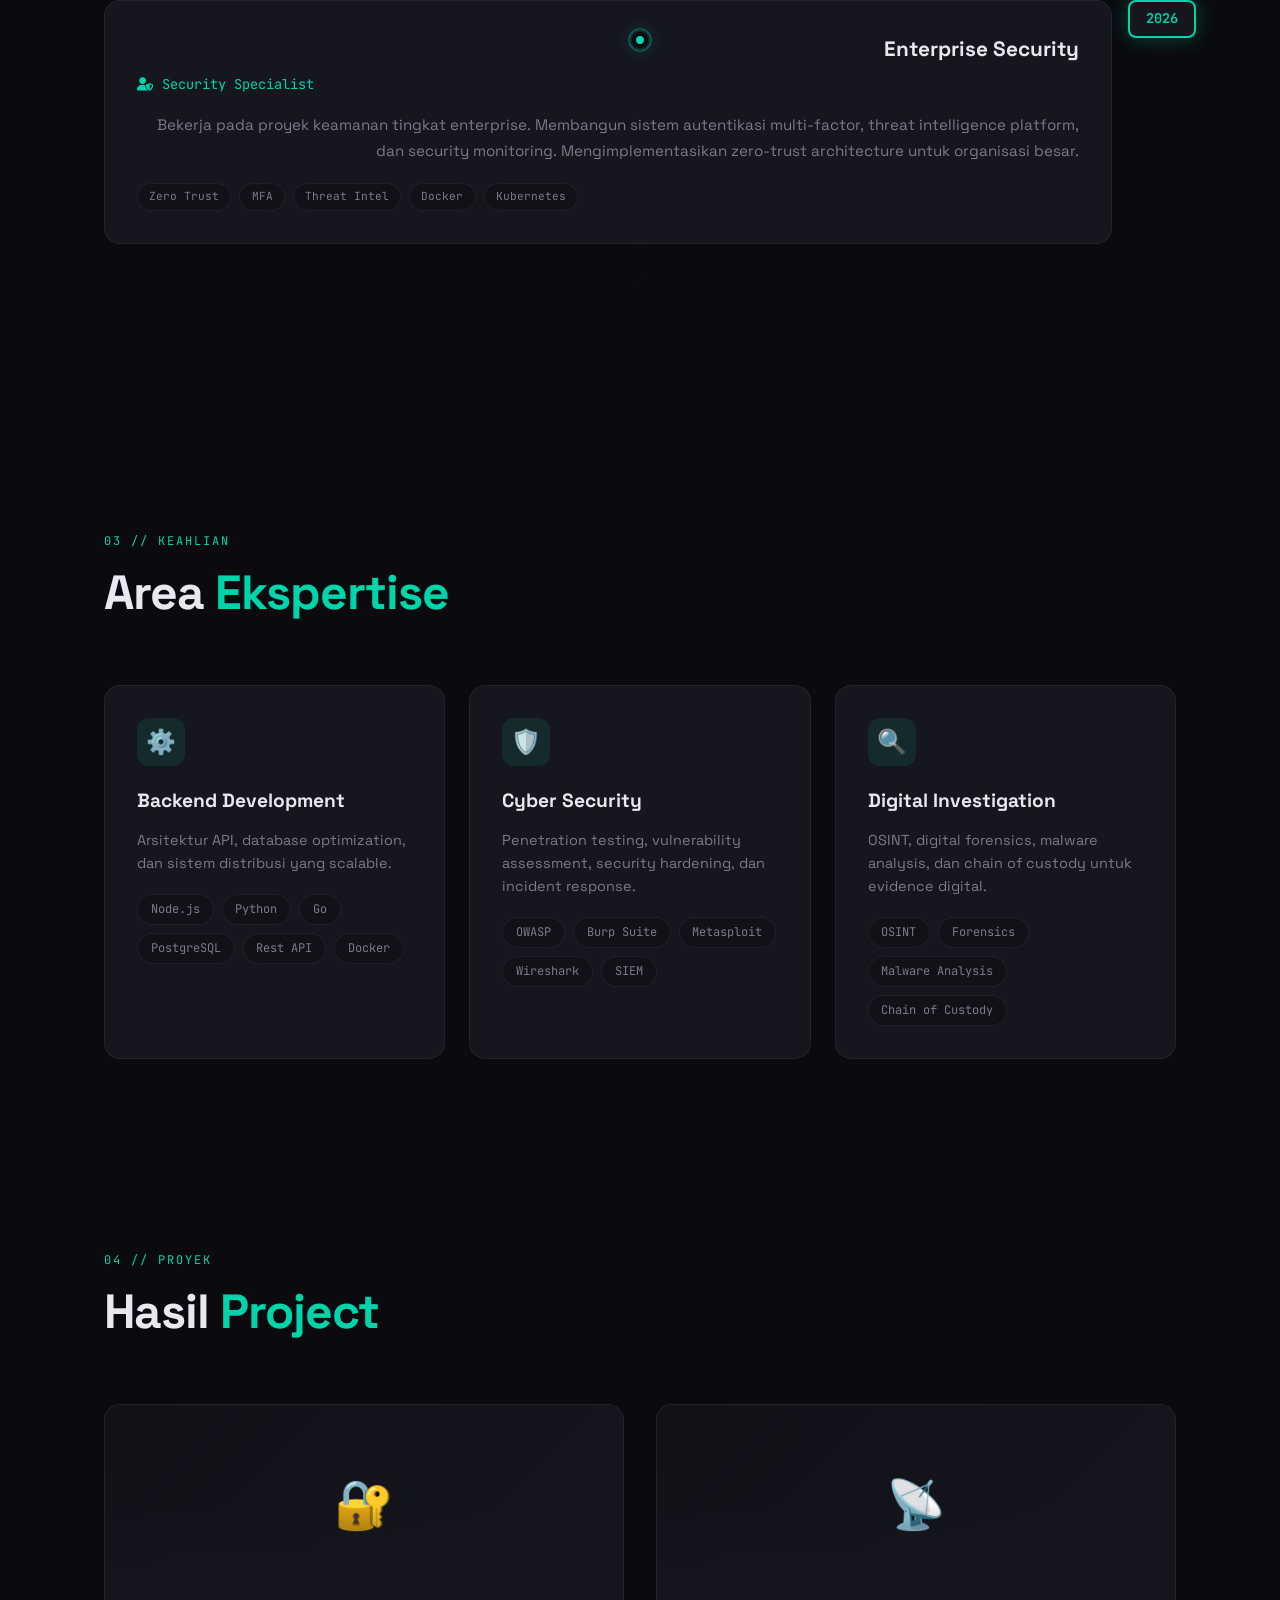
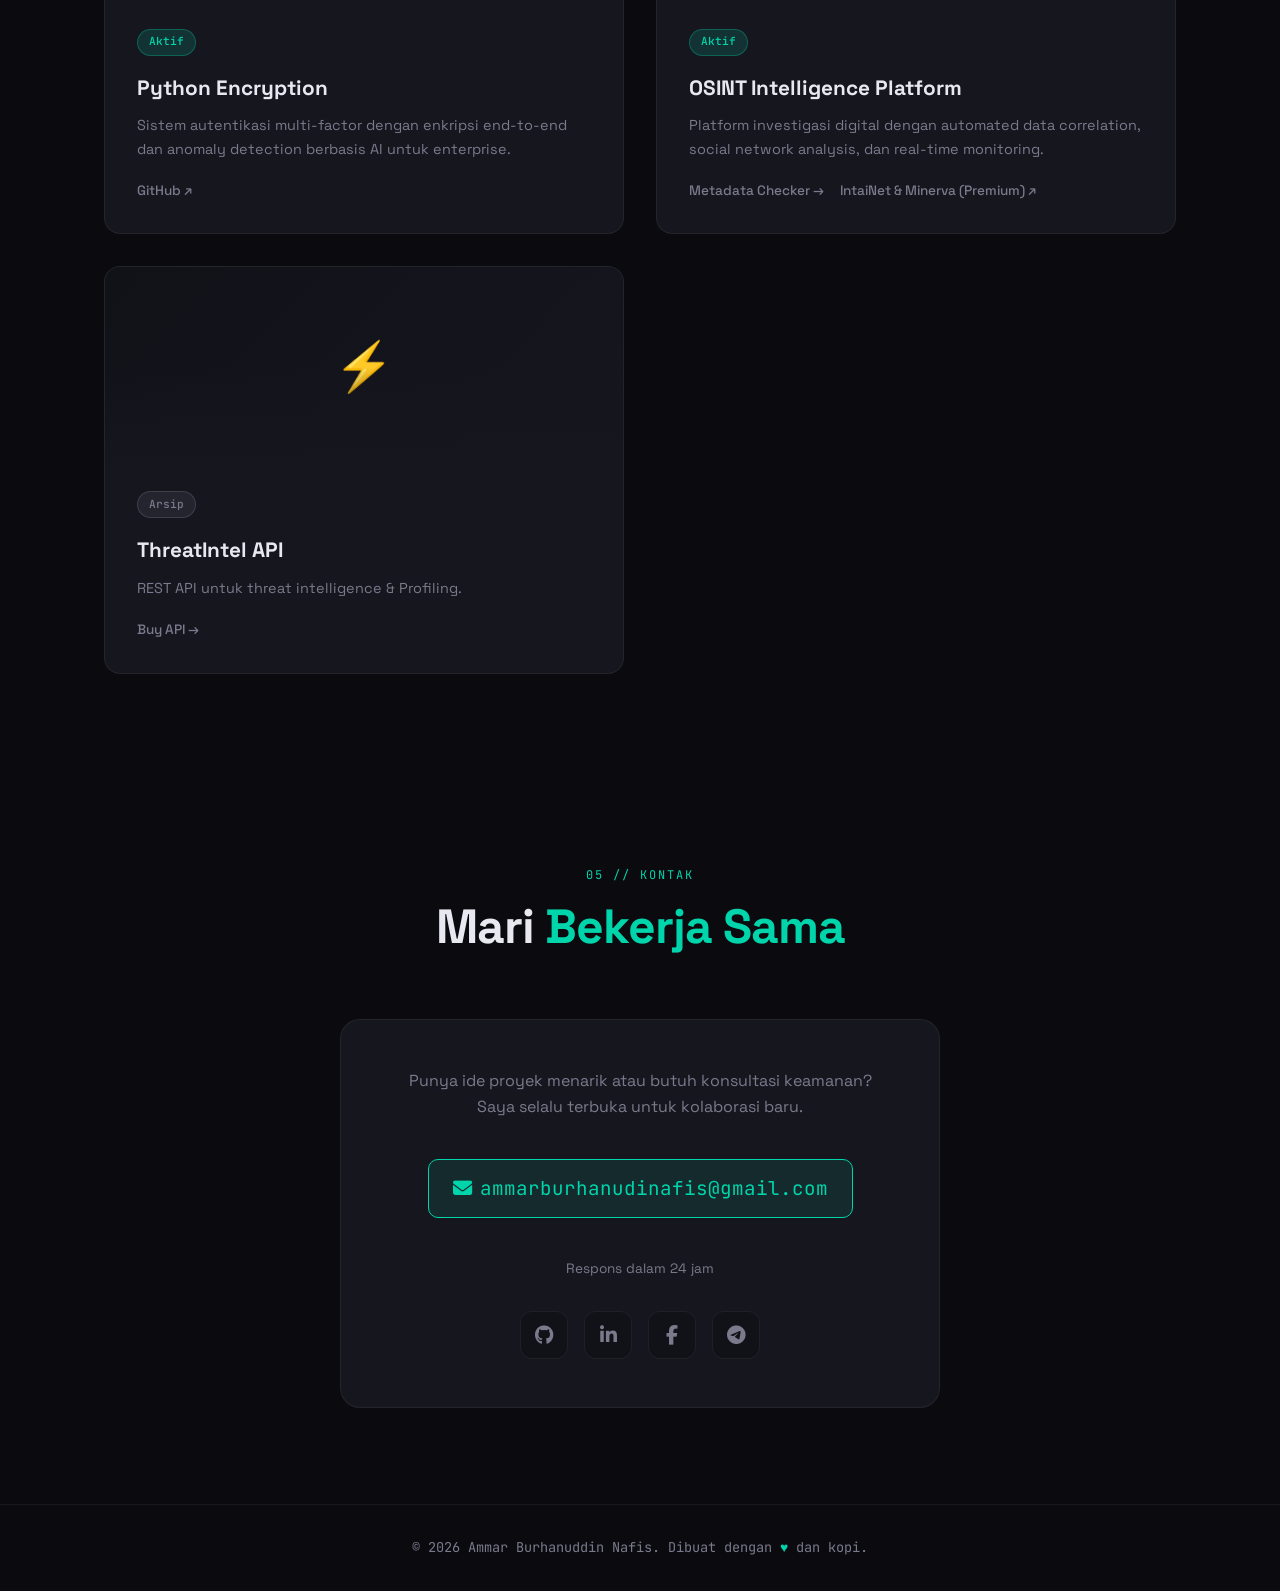
==== commit 84d1bb99: "Update index.html" ====
--- a/index.html
+++ b/index.html
@@ -12,7 +12,7 @@
     <meta property="og:title" content="Ammar Burhanuddin Nafis | Backend & Cyber Security">
     <meta property="og:description" content="Backend Developer, Cyber Security Specialist & Digital Investigator">
     <meta property="og:type" content="website">
-    <meta property="og:url" content="https://ammarbnfis.dev">
+    <meta property="og:url" content="https://ammarbn.dev">
 
     <meta name="twitter:card" content="summary_large_image">
     <meta name="twitter:title" content="Ammar Burhanuddin Nafis">
@@ -550,6 +550,184 @@
         .stat-label {
             font-size: 0.85rem;
             color: var(--text-muted);
+        }
+
+        /* === TIMELINE / PERJALANAN === */
+        .timeline-wrapper {
+            position: relative;
+            padding: 2rem 0;
+        }
+
+        .timeline-line {
+            position: absolute;
+            left: 50%;
+            top: 0;
+            bottom: 0;
+            width: 2px;
+            background: linear-gradient(to bottom, transparent, var(--accent), transparent);
+            transform: translateX(-50%);
+            opacity: 0.3;
+        }
+
+        .timeline-item {
+            display: flex;
+            align-items: center;
+            margin-bottom: 4rem;
+            position: relative;
+            opacity: 0;
+            transform: translateY(40px);
+            transition: all 0.8s cubic-bezier(0.16, 1, 0.3, 1);
+        }
+
+        .timeline-item.visible {
+            opacity: 1;
+            transform: translateY(0);
+        }
+
+        .timeline-item:nth-child(even) {
+            flex-direction: row-reverse;
+        }
+
+        .timeline-item:nth-child(even) .timeline-content {
+            text-align: right;
+            padding-right: 4rem;
+            padding-left: 0;
+        }
+
+        .timeline-item:nth-child(even) .timeline-year-badge {
+            left: auto;
+            right: -20px;
+        }
+
+        .timeline-content {
+            flex: 1;
+            padding-left: 4rem;
+            position: relative;
+        }
+
+        .timeline-year-badge {
+            position: absolute;
+            left: -20px;
+            top: 0;
+            background: var(--bg-card);
+            border: 2px solid var(--accent);
+            color: var(--accent);
+            font-family: var(--font-mono);
+            font-size: 0.85rem;
+            font-weight: 600;
+            padding: 0.4rem 1rem;
+            border-radius: 8px;
+            white-space: nowrap;
+            box-shadow: 0 0 20px var(--accent-glow);
+            z-index: 2;
+        }
+
+        .timeline-card {
+            background: var(--bg-card);
+            border: 1px solid var(--border);
+            border-radius: 16px;
+            padding: 2rem;
+            transition: all 0.4s ease;
+            position: relative;
+            overflow: hidden;
+        }
+
+        .timeline-card::before {
+            content: '';
+            position: absolute;
+            top: 0;
+            left: 0;
+            width: 100%;
+            height: 3px;
+            background: linear-gradient(90deg, var(--accent), transparent);
+            transform: scaleX(0);
+            transform-origin: left;
+            transition: transform 0.4s ease;
+        }
+
+        .timeline-card:hover::before {
+            transform: scaleX(1);
+        }
+
+        .timeline-card:hover {
+            border-color: var(--border-hover);
+            transform: translateY(-4px);
+            box-shadow: 0 20px 60px rgba(0,0,0,0.4);
+        }
+
+        .timeline-card h3 {
+            font-size: 1.3rem;
+            margin-bottom: 0.5rem;
+            color: var(--text);
+        }
+
+        .timeline-card .timeline-role {
+            font-family: var(--font-mono);
+            font-size: 0.85rem;
+            color: var(--accent);
+            margin-bottom: 1rem;
+            display: flex;
+            align-items: center;
+            gap: 0.5rem;
+        }
+
+        .timeline-card p {
+            color: var(--text-muted);
+            font-size: 0.95rem;
+            line-height: 1.7;
+        }
+
+        .timeline-tags {
+            display: flex;
+            flex-wrap: wrap;
+            gap: 0.5rem;
+            margin-top: 1.2rem;
+        }
+
+        .timeline-tag {
+            padding: 0.25rem 0.7rem;
+            background: var(--bg-elevated);
+            border: 1px solid var(--border);
+            border-radius: 20px;
+            font-size: 0.7rem;
+            font-family: var(--font-mono);
+            color: var(--text-muted);
+            transition: all 0.3s ease;
+        }
+
+        .timeline-tag:hover {
+            border-color: var(--accent);
+            color: var(--accent);
+            background: var(--accent-dim);
+        }
+
+        .timeline-dot {
+            position: absolute;
+            left: 50%;
+            top: 2rem;
+            transform: translateX(-50%);
+            width: 16px;
+            height: 16px;
+            background: var(--accent);
+            border-radius: 50%;
+            border: 4px solid var(--bg);
+            box-shadow: 0 0 20px var(--accent-glow);
+            z-index: 3;
+        }
+
+        .timeline-dot::after {
+            content: '';
+            position: absolute;
+            inset: -8px;
+            border-radius: 50%;
+            border: 2px solid var(--accent);
+            opacity: 0.3;
+            animation: pulse-dot 2s ease-in-out infinite;
+        }
+
+        @keyframes pulse-dot {
+            0%, 100% { transform: scale(1); opacity: 0.3; }
+            50% { transform: scale(1.5); opacity: 0; }
         }
 
         /* === SKILLS === */
@@ -907,6 +1085,36 @@
             .ring-outer { width: 200px; height: 200px; }
             .ring-middle { width: 224px; height: 224px; }
             .ring-inner { width: 248px; height: 248px; }
+
+            /* Timeline responsive */
+            .timeline-line { left: 20px; }
+            .timeline-item,
+            .timeline-item:nth-child(even) {
+                flex-direction: column;
+                align-items: flex-start;
+                padding-left: 50px;
+            }
+            .timeline-item:nth-child(even) .timeline-content,
+            .timeline-content {
+                text-align: left;
+                padding-left: 0;
+                padding-right: 0;
+                width: 100%;
+            }
+            .timeline-dot {
+                left: 20px;
+                transform: translateX(-50%);
+            }
+            .timeline-year-badge {
+                position: relative;
+                left: auto;
+                right: auto;
+                display: inline-block;
+                margin-bottom: 1rem;
+            }
+            .timeline-item:nth-child(even) .timeline-year-badge {
+                right: auto;
+            }
         }
 
         @media (max-width: 480px) {
@@ -936,15 +1144,17 @@
         ::-webkit-scrollbar-thumb:hover { background: var(--accent); }
     </style>
 <base target="_blank">
+<base target="_blank">
 </head>
 <body>
     <div class="cursor-glow" id="cursorGlow"></div>
 
     <!-- Navigation -->
     <nav id="navbar">
-        <a href="#" class="logo">ABN<span>.</span></a>
+        <a href="#" class="logo">Portfolio<span>.</span></a>
         <ul class="nav-links" id="navLinks">
             <li><a href="#about">Tentang</a></li>
+            <li><a href="#journey">Perjalanan</a></li>
             <li><a href="#skills">Keahlian</a></li>
             <li><a href="#projects">Proyek</a></li>
             <li><a href="#contact">Kontak</a></li>
@@ -972,22 +1182,22 @@
                     <div class="ring-middle"></div>
                     <div class="ring-inner"></div>
                     <div class="profile-photo">
-                        <img src="https://images.unsplash.com/photo-1500648767791-00dcc994a43e?w=400&h=400&fit=crop&crop=face" alt="Ammar Burhanuddin Nafis">
+                        <img src="https://raw.githubusercontent.com/AmmarrBN/ammarrbn.github.io/refs/heads/main/profile.jpg" alt="Ammar Burhanuddin Nafis">
                     </div>
                 </div>
             </div>
 
             <div class="hero-badge">
                 <span class="dot"></span>
-                Tersedia untuk proyek baru
+                Welcome To My Portfolio
             </div>
             <h1>
                 <span class="name">Ammar Burhanuddin Nafis</span>
             </h1>
             <div class="roles" id="typewriter"></div>
             <p class="hero-desc">
-                Membangun sistem yang aman, scalable, dan reliable. 
-                Mengubah kompleksitas menjadi solusi elegan melalui kode yang bersih dan arsitektur yang solid.
+                Building systems that are secure, scalable, and just work.
+                Transforming complexity into elegant solutions through clean code and solid architecture.
             </p>
             <div class="hero-cta">
                 <a href="#projects" class="btn btn-primary">Lihat Proyek →</a>
@@ -1011,13 +1221,13 @@
                 <p>
                     Saya adalah seorang pengembang yang berfokus pada backend development, 
                     keamanan siber, dan investigasi digital. Dengan latar belakang yang kuat 
-                    dalam arsitektur sistem dan analisis forensik, saya menghadirkan solusi 
+                    dalam pentesting dan analisis forensik, saya menghadirkan solusi 
                     yang tidak hanya fungsional tetapi juga aman.
                 </p>
                 <p>
                     Setiap baris kode yang saya tulis didasarkan pada prinsip keamanan 
                     dan performa. Saya percaya bahwa teknologi terbaik adalah yang tidak 
-                    terlihat — bekerja di balik layar dengan sempurna.
+                    terlihat bekerja di balik layar
                 </p>
             </div>
             <div class="about-stats">
@@ -1041,23 +1251,151 @@
         </div>
     </section>
 
+    <!-- Journey / Perjalanan -->
+    <section id="journey" class="fade-in">
+        <div class="section-header">
+            <span class="section-label">02 // Perjalanan</span>
+            <h2 class="section-title">Jejak <span>Karir</span></h2>
+        </div>
+        <div class="timeline-wrapper">
+            <div class="timeline-line"></div>
+
+            <!-- 2019 -->
+            <div class="timeline-item">
+                <div class="timeline-content">
+                    <div class="timeline-year-badge">2019-2022</div>
+                    <div class="timeline-card">
+                        <h3>Awal Mula Perjalanan</h3>
+                        <div class="timeline-role"><i class="fas fa-seedling"></i> Anak Yang penasaran</div>
+                        <p>
+                            Pada tahun 2019, baru mengenal tentang bahasa pemrograman dan juga Cyber Security, Selama 1 tahun
+                            Belajar basic bahasa pemrograman untuk membuat suatu website Yaitu HTML,CSS,PYTHON,JAVASCRIPT
+                        </p>
+                        <div class="timeline-tags">
+                            <span class="timeline-tag">HTML/CSS</span>
+                            <span class="timeline-tag">JavaScript</span>
+                            <span class="timeline-tag">Python</span>
+                            <span class="timeline-tag">Git</span>
+                        </div>
+                    </div>
+                </div>
+                <div class="timeline-dot"></div>
+            </div>
+
+            <!-- 2020 -->
+            <div class="timeline-item">
+                <div class="timeline-content">
+                    <div class="timeline-year-badge">2023-2024</div>
+                    <div class="timeline-card">
+                        <h3>Mendalami Backend</h3>
+                        <div class="timeline-role"><i class="fas fa-server"></i> Backend Developer</div>
+                        <p>
+                            Beralih fokus ke backend development dengan Node.js dan Python. 
+                            Karena lebih tertarik bagian dalan sisten atau bisa disebut backend.
+                            Membangun REST API pertama, belajar Flask, Express, database, Node js. 
+                            Mulai memahami konsep arsitektur sistem dan microservices.
+                        </p>
+                        <div class="timeline-tags">
+                            <span class="timeline-tag">Node.js</span>
+                            <span class="timeline-tag">Express</span>
+                            <span class="timeline-tag">PostgreSQL</span>
+                            <span class="timeline-tag">REST API</span>
+                        </div>
+                    </div>
+                </div>
+                <div class="timeline-dot"></div>
+            </div>
+
+            <!-- 2021 -->
+            <div class="timeline-item">
+                <div class="timeline-content">
+                    <div class="timeline-year-badge">2024</div>
+                    <div class="timeline-card">
+                        <h3>Eksplorasi Cyber Security</h3>
+                        <div class="timeline-role"><i class="fas fa-shield-alt"></i> Security Enthusiast</div>
+                        <p>
+                            Memulai perjalanan di dunia keamanan siber. Belajar penetration testing, 
+                            vulnerability assessment, dan ethical hacking. Mendapatkan sertifikasi 
+                            dasar dan mulai berpartisipasi dalam bug bounty programs.
+                        </p>
+                        <div class="timeline-tags">
+                            <span class="timeline-tag">OWASP</span>
+                            <span class="timeline-tag">Burp Suite</span>
+                            <span class="timeline-tag">Kali Linux</span>
+                            <span class="timeline-tag">Bug Bounty</span>
+                        </div>
+                    </div>
+                </div>
+                <div class="timeline-dot"></div>
+            </div>
+
+            <!-- 2022 -->
+            <div class="timeline-item">
+                <div class="timeline-content">
+                    <div class="timeline-year-badge">2025</div>
+                    <div class="timeline-card">
+                        <h3>Digital Investigation & OSINT</h3>
+                        <div class="timeline-role"><i class="fas fa-search"></i> Digital Investigator</div>
+                        <p>
+                            Memperluas keahlian ke investigasi digital dan Open Source Intelligence (OSINT). 
+                            Belajar teknik forensik digital, malware analysis, dan chain of custody. 
+                            Mulai menangani kasus-kasus investigasi untuk klien.
+                        </p>
+                        <div class="timeline-tags">
+                            <span class="timeline-tag">OSINT</span>
+                            <span class="timeline-tag">Digital Forensics</span>
+                            <span class="timeline-tag">Malware Analysis</span>
+                            <span class="timeline-tag">SIEM</span>
+                        </div>
+                    </div>
+                </div>
+                <div class="timeline-dot"></div>
+            </div>
+
+            <!-- 2023 -->
+            <div class="timeline-item">
+                <div class="timeline-content">
+                    <div class="timeline-year-badge">2026</div>
+                    <div class="timeline-card">
+                        <h3>Enterprise Security</h3>
+                        <div class="timeline-role"><i class="fas fa-user-shield"></i> Security Specialist</div>
+                        <p>
+                            Bekerja pada proyek keamanan tingkat enterprise. Membangun sistem autentikasi 
+                            multi-factor, threat intelligence platform, dan security monitoring. 
+                            Mengimplementasikan zero-trust architecture untuk organisasi besar.
+                        </p>
+                        <div class="timeline-tags">
+                            <span class="timeline-tag">Zero Trust</span>
+                            <span class="timeline-tag">MFA</span>
+                            <span class="timeline-tag">Threat Intel</span>
+                            <span class="timeline-tag">Docker</span>
+                            <span class="timeline-tag">Kubernetes</span>
+                        </div>
+                    </div>
+                </div>
+                <div class="timeline-dot"></div>
+            </div>
+
+        </div>
+    </section>
+
     <!-- Skills -->
     <section id="skills" class="fade-in">
         <div class="section-header">
-            <span class="section-label">02 // Keahlian</span>
+            <span class="section-label">03 // Keahlian</span>
             <h2 class="section-title">Area <span>Ekspertise</span></h2>
         </div>
         <div class="skills-grid">
             <div class="skill-card">
                 <div class="skill-icon">⚙️</div>
                 <h3>Backend Development</h3>
-                <p>Arsitektur API, microservices, database optimization, dan sistem distribusi yang scalable.</p>
+                <p>Arsitektur API, database optimization, dan sistem distribusi yang scalable.</p>
                 <div class="skill-tags">
                     <span class="skill-tag">Node.js</span>
                     <span class="skill-tag">Python</span>
                     <span class="skill-tag">Go</span>
                     <span class="skill-tag">PostgreSQL</span>
-                    <span class="skill-tag">Redis</span>
+                    <span class="skill-tag">Rest API</span>
                     <span class="skill-tag">Docker</span>
                 </div>
             </div>
@@ -1090,8 +1428,8 @@
     <!-- Projects -->
     <section id="projects" class="fade-in">
         <div class="section-header">
-            <span class="section-label">03 // Proyek</span>
-            <h2 class="section-title">Hasil <span>Karya</span></h2>
+            <span class="section-label">04 // Proyek</span>
+            <h2 class="section-title">Hasil <span>Project</span></h2>
         </div>
         <div class="projects-grid">
             <div class="project-card">
@@ -1099,13 +1437,12 @@
                 <div class="project-content">
                     <div class="project-meta">
                         <span class="project-status status-active">Aktif</span>
-                        <span class="project-year">2024</span>
+                        <span class="project-year"></span>
                     </div>
-                    <h3>SecureAuth Gateway</h3>
+                    <h3>Python Encryption</h3>
                     <p>Sistem autentikasi multi-factor dengan enkripsi end-to-end dan anomaly detection berbasis AI untuk enterprise.</p>
                     <div class="project-links">
-                        <a href="#">Lihat Detail →</a>
-                        <a href="#">GitHub ↗</a>
+                        <a href="https://github.com/AmmarrBN/AES-ECB">GitHub ↗</a>
                     </div>
                 </div>
             </div>
@@ -1114,13 +1451,13 @@
                 <div class="project-content">
                     <div class="project-meta">
                         <span class="project-status status-active">Aktif</span>
-                        <span class="project-year">2024</span>
+                        <span class="project-year"></span>
                     </div>
                     <h3>OSINT Intelligence Platform</h3>
                     <p>Platform investigasi digital dengan automated data correlation, social network analysis, dan real-time monitoring.</p>
                     <div class="project-links">
-                        <a href="#">Lihat Detail →</a>
-                        <a href="#">GitHub ↗</a>
+                        <a href="https://github.com/AmmarrBN/metadata-checker">Metadata Checker →</a>
+                        <a href="htps://t.me/SariiRooti">IntaiNet & Minerva (Premium) ↗</a>
                     </div>
                 </div>
             </div>
@@ -1129,13 +1466,12 @@
                 <div class="project-content">
                     <div class="project-meta">
                         <span class="project-status status-archive">Arsip</span>
-                        <span class="project-year">2023</span>
+                        <span class="project-year"></span>
                     </div>
                     <h3>ThreatIntel API</h3>
-                    <p>REST API untuk threat intelligence aggregation dengan support STIX/TAXII dan real-time IOC feeds.</p>
+                    <p>REST API untuk threat intelligence & Profiling.</p>
                     <div class="project-links">
-                        <a href="#">Lihat Detail →</a>
-                        <a href="#">GitHub ↗</a>
+                        <a href="https://t.me/SariiRooti">Buy API →</a>
                     </div>
                 </div>
             </div>
@@ -1145,7 +1481,7 @@
     <!-- Contact -->
     <section id="contact" class="contact-section fade-in">
         <div class="section-header">
-            <span class="section-label">04 // Kontak</span>
+            <span class="section-label">05 // Kontak</span>
             <h2 class="section-title">Mari <span>Bekerja Sama</span></h2>
         </div>
         <div class="contact-card">
@@ -1154,22 +1490,22 @@
                 Saya selalu terbuka untuk kolaborasi baru.
             </p>
             <a href="mailto:margeng84@gmail.com" class="contact-email">
-                <i class="fas fa-envelope" style="margin-right: 8px;"></i>margeng84@gmail.com
+                <i class="fas fa-envelope" style="margin-right: 8px;"></i>ammarburhanudinafis@gmail.com
             </a>
             <p style="color: var(--text-muted); font-size: 0.85rem; margin-top: 1rem;">
                 Respons dalam 24 jam
             </p>
             <div class="social-links">
-                <a href="https://github.com/" target="_blank" rel="noopener noreferrer" class="social-link" aria-label="GitHub" title="GitHub">
+                <a href="https://github.com/AmmarrBN" target="_blank" rel="noopener noreferrer" class="social-link" aria-label="GitHub" title="GitHub">
                     <i class="fab fa-github"></i>
                 </a>
                 <a href="https://linkedin.com/" target="_blank" rel="noopener noreferrer" class="social-link" aria-label="LinkedIn" title="LinkedIn">
                     <i class="fab fa-linkedin-in"></i>
                 </a>
-                <a href="https://facebook.com/" target="_blank" rel="noopener noreferrer" class="social-link" aria-label="Facebook" title="Facebook">
+                <a href="https://facebook.com/profile.php?id=61559429756562" target="_blank" rel="noopener noreferrer" class="social-link" aria-label="Facebook" title="Facebook">
                     <i class="fab fa-facebook-f"></i>
                 </a>
-                <a href="https://t.me/" target="_blank" rel="noopener noreferrer" class="social-link" aria-label="Telegram" title="Telegram">
+                <a href="https://t.me/SariiRooti" target="_blank" rel="noopener noreferrer" class="social-link" aria-label="Telegram" title="Telegram">
                     <i class="fab fa-telegram-plane"></i>
                 </a>
             </div>
@@ -1178,7 +1514,7 @@
 
     <!-- Footer -->
     <footer>
-        <p>© 2024 Ammar Burhanuddin Nafis. Dibuat dengan <span class="heart">♥</span> dan kopi.</p>
+        <p>© 2026 Ammar Burhanuddin Nafis. Dibuat dengan <span class="heart">♥</span> dan kopi.</p>
     </footer>
 
     <script>
@@ -1256,6 +1592,19 @@
         }, { threshold: 0.1 });
         fadeElements.forEach(el => observer.observe(el));
 
+        // Timeline Scroll Reveal
+        const timelineItems = document.querySelectorAll('.timeline-item');
+        const timelineObserver = new IntersectionObserver((entries) => {
+            entries.forEach((entry, index) => {
+                if (entry.isIntersecting) {
+                    setTimeout(() => {
+                        entry.target.classList.add('visible');
+                    }, index * 150);
+                }
+            });
+        }, { threshold: 0.15 });
+        timelineItems.forEach(item => timelineObserver.observe(item));
+
         // Smooth Scroll
         document.querySelectorAll('a[href^="#"]').forEach(anchor => {
             anchor.addEventListener('click', function(e) {
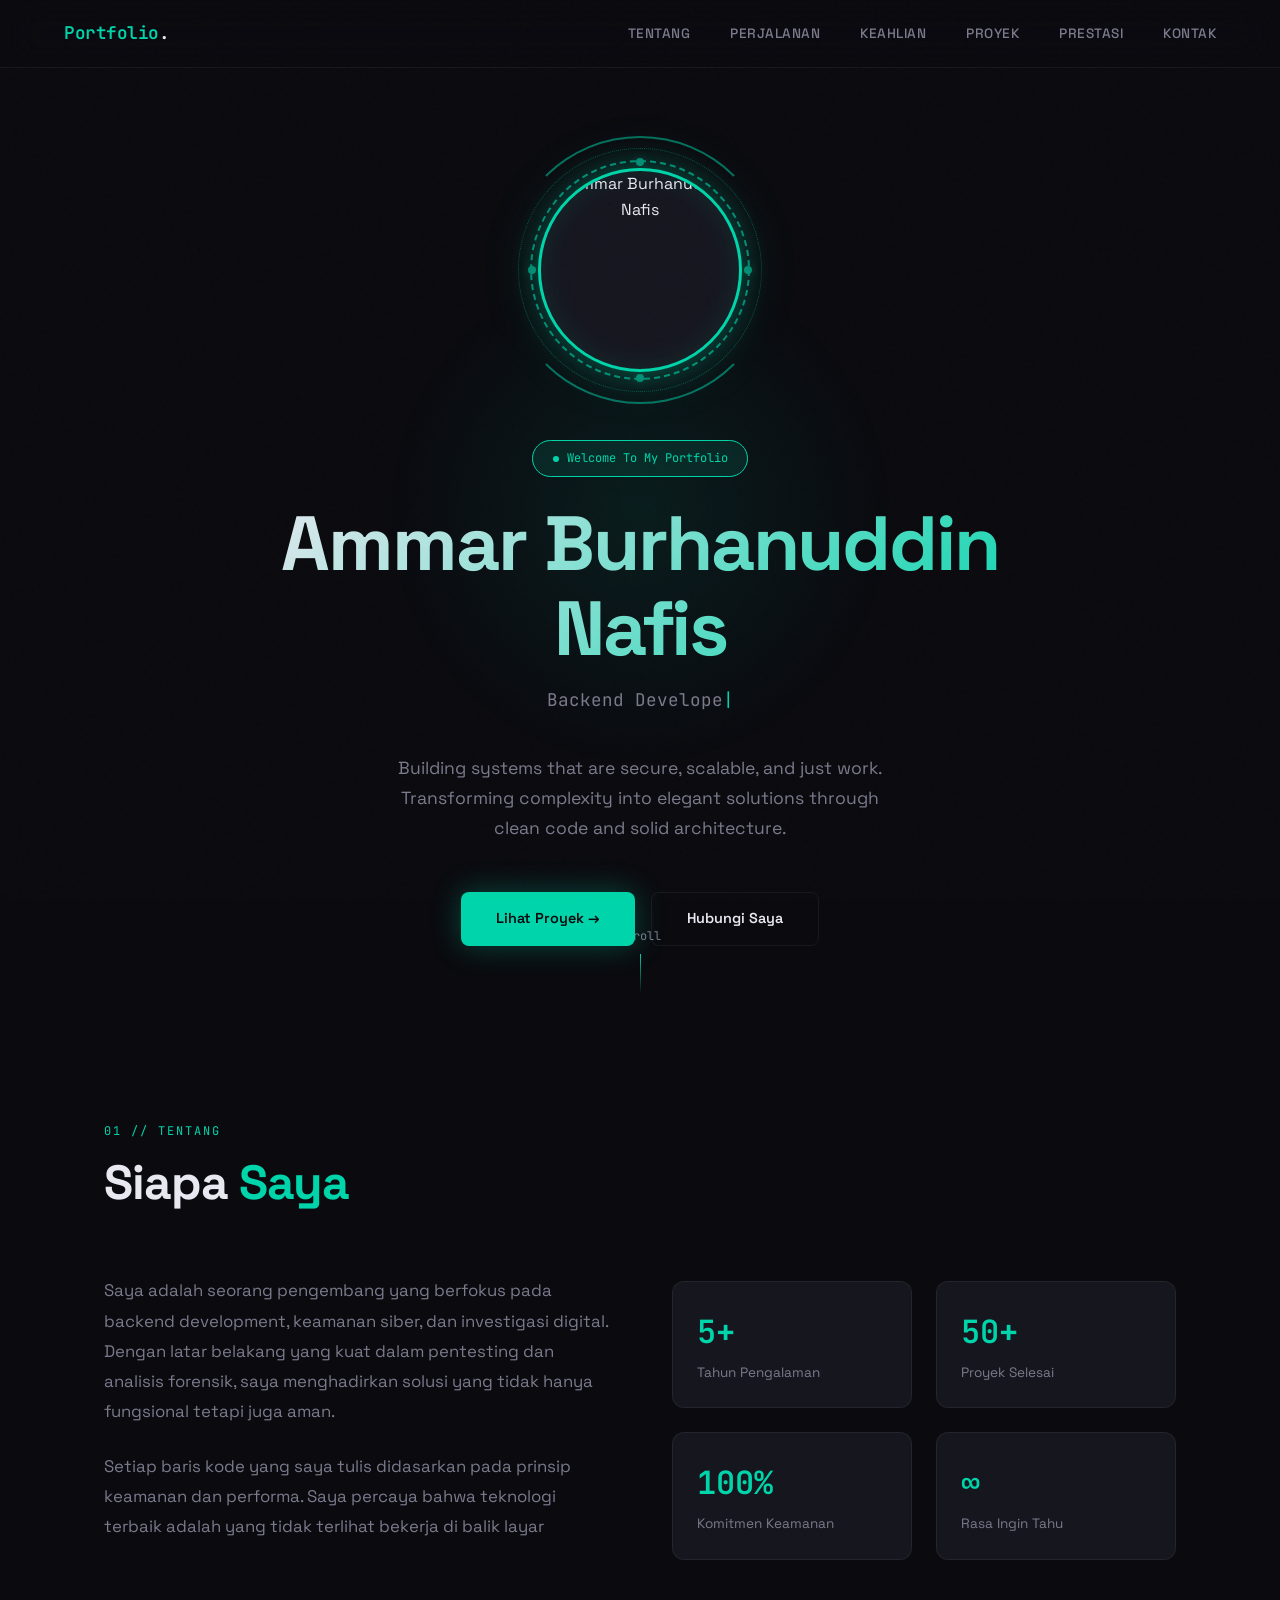
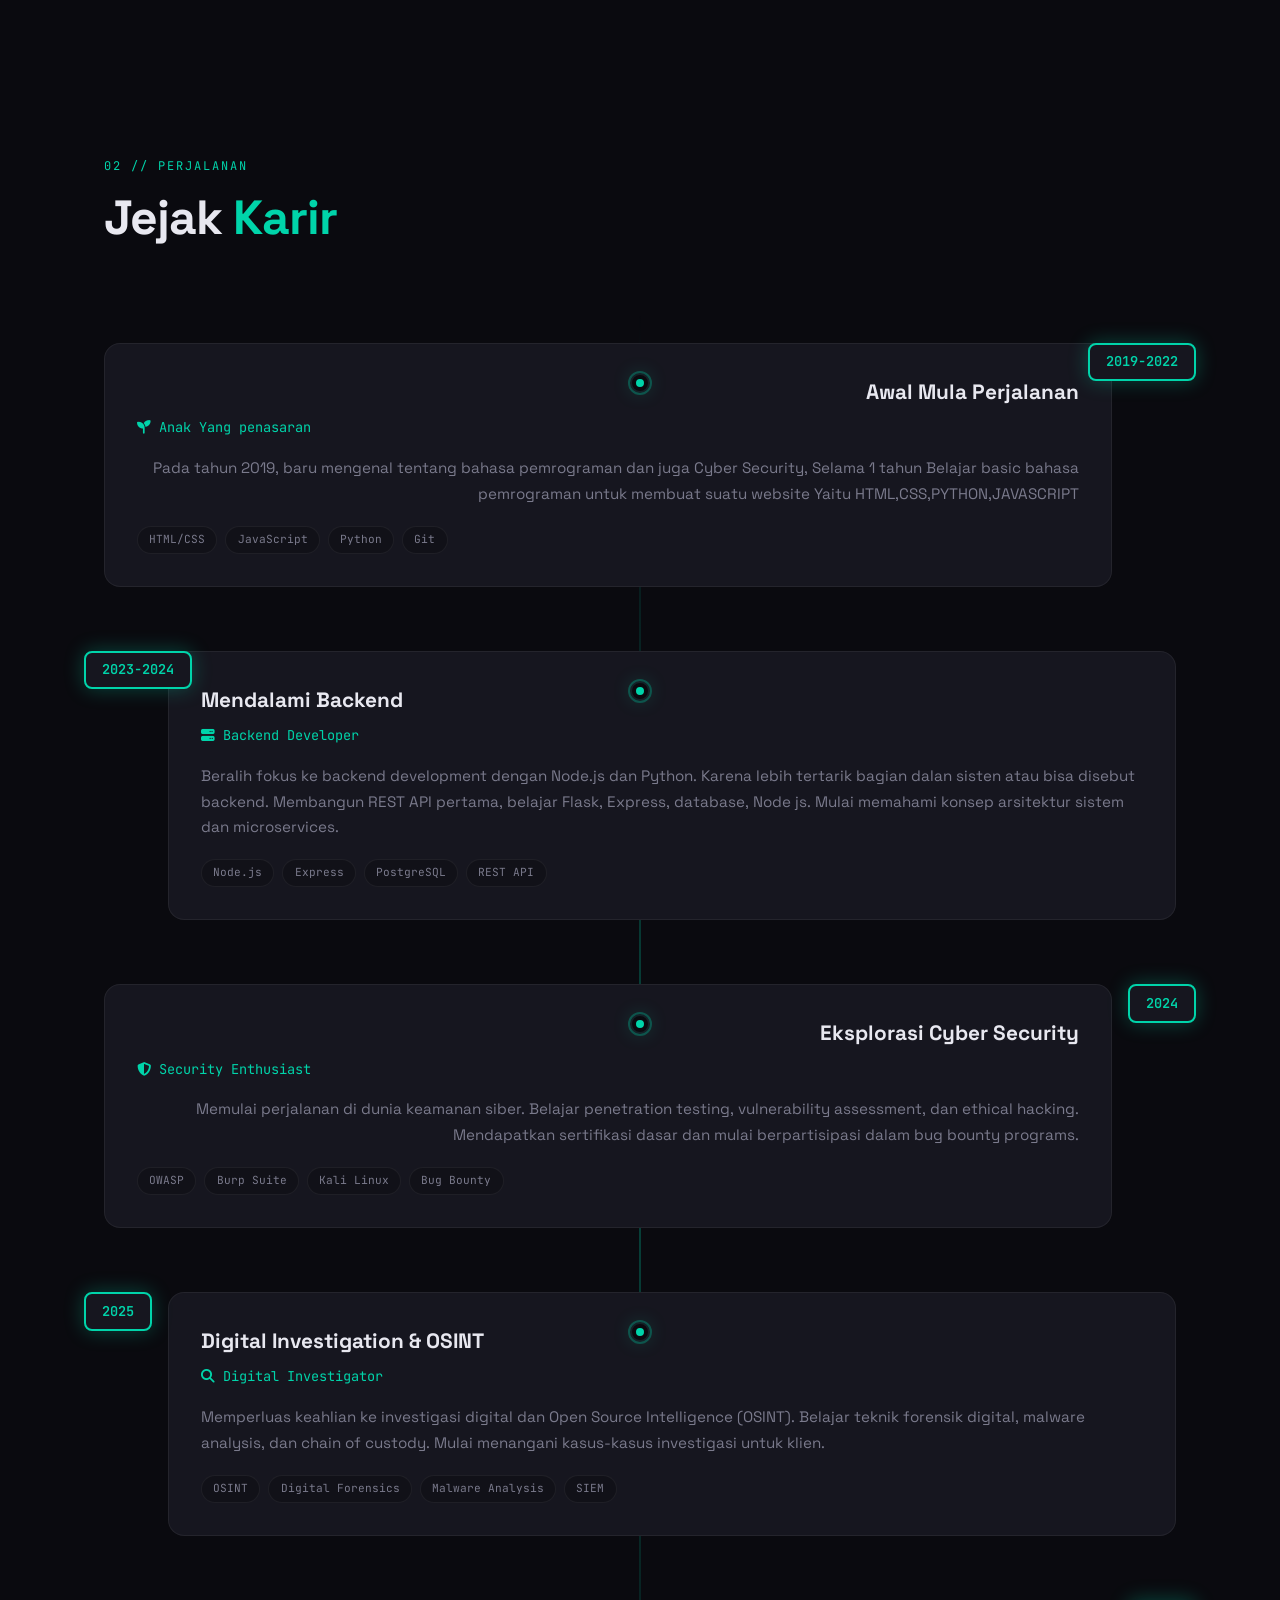
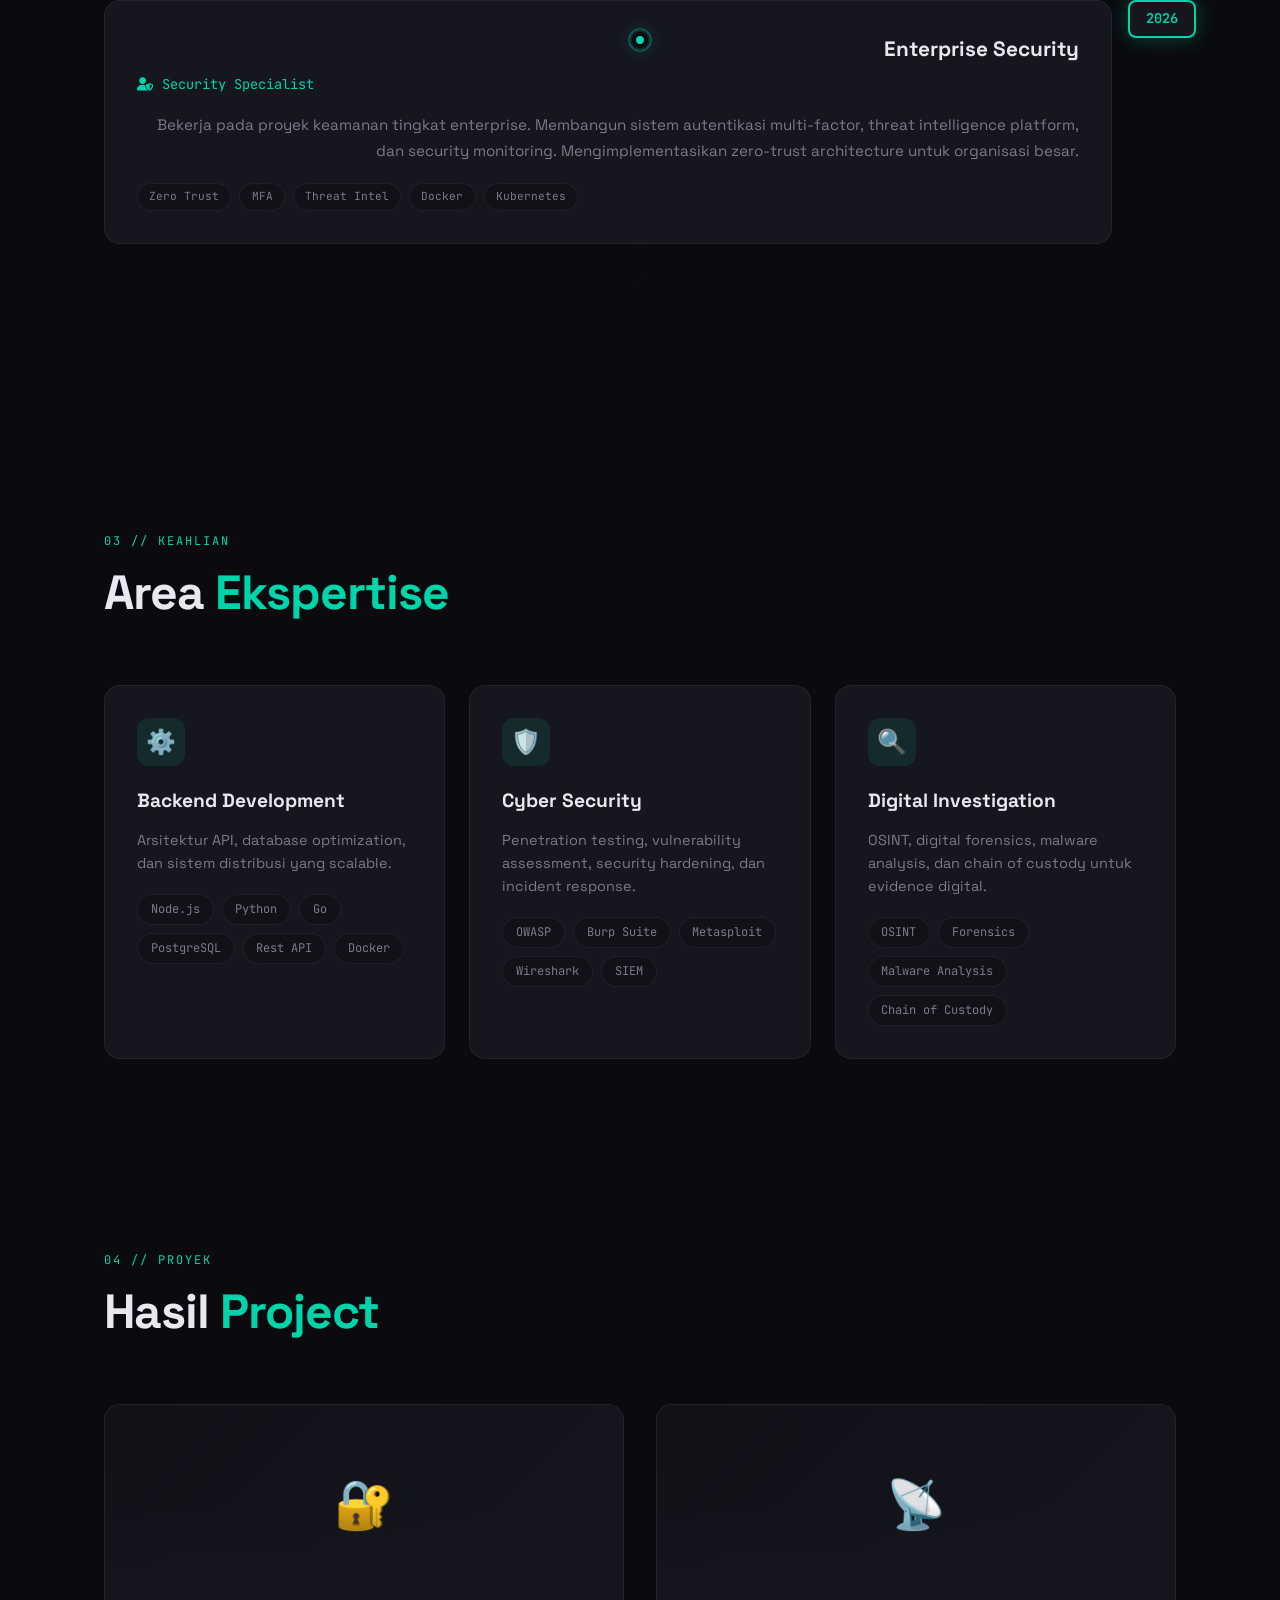
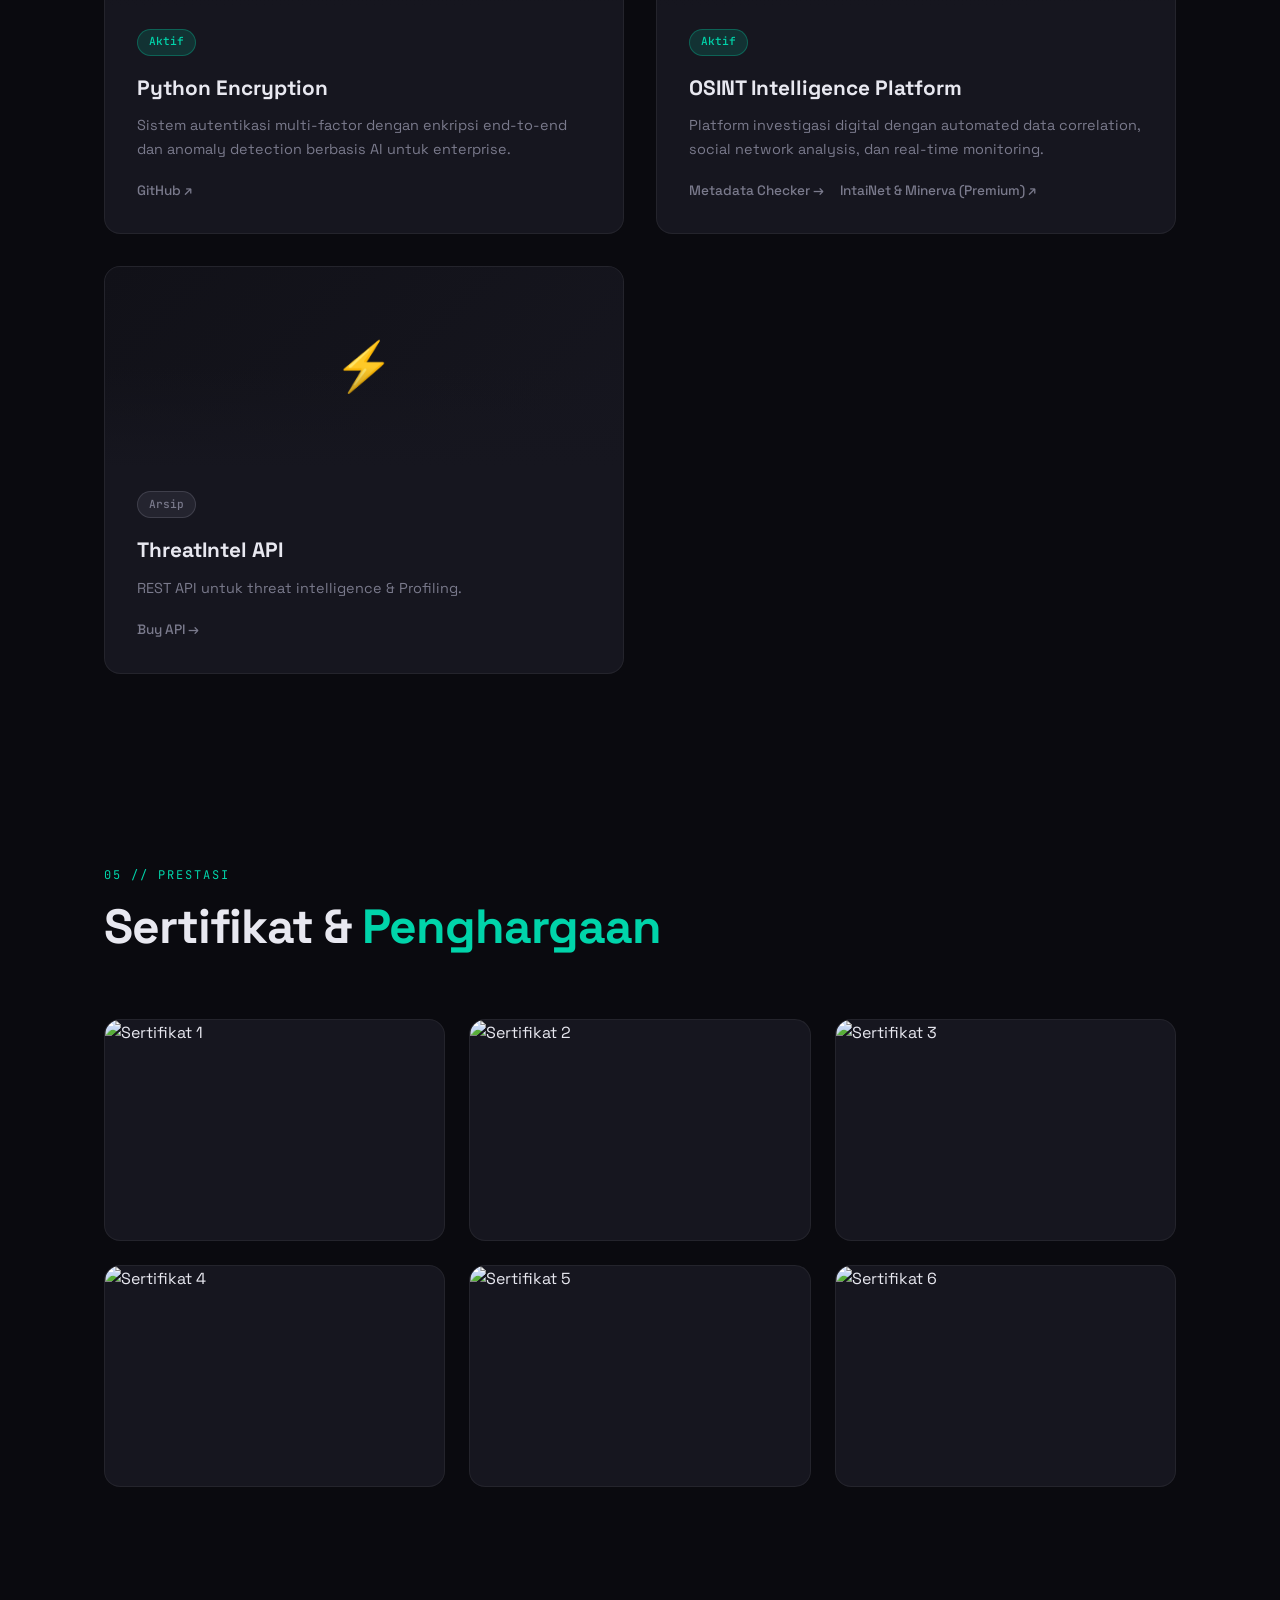
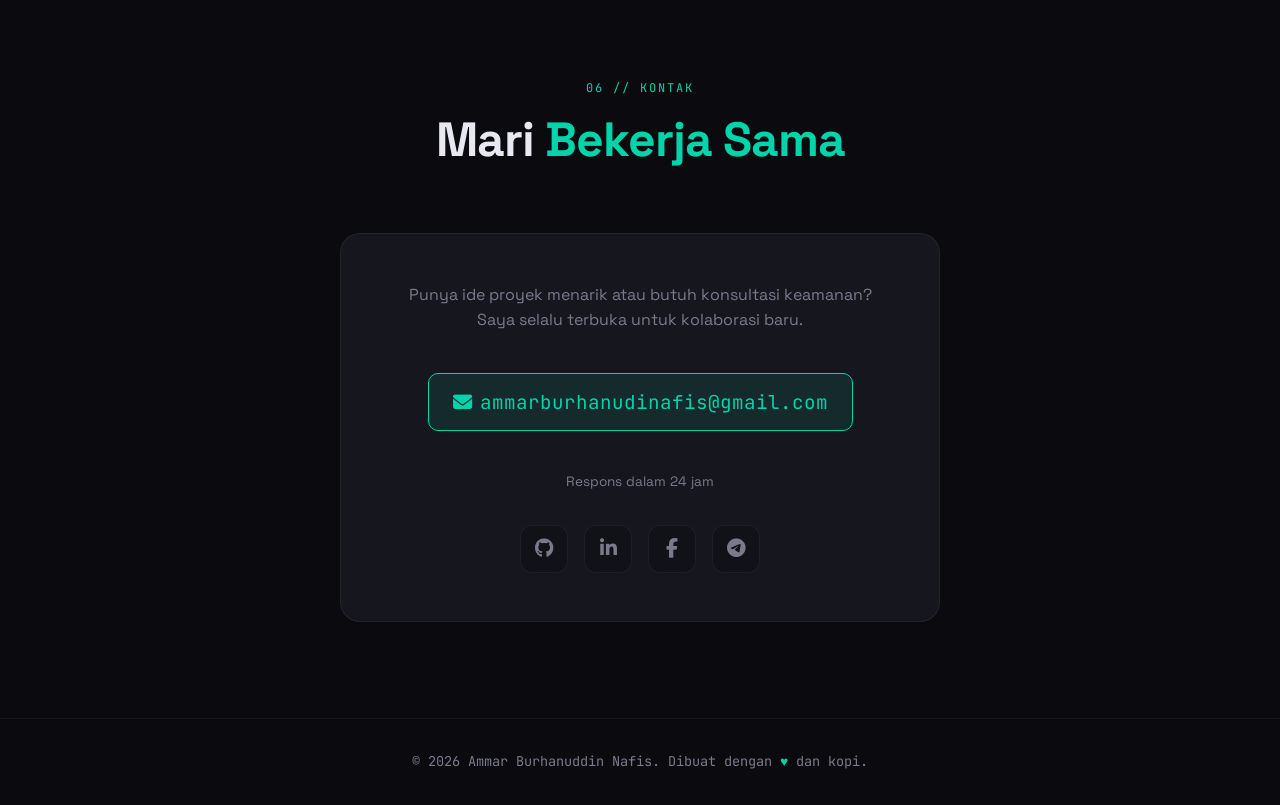
==== commit 72ab1983: "Update index.html" ====
--- a/index.html
+++ b/index.html
@@ -920,6 +920,180 @@
 
         .project-links a:hover { color: var(--accent); }
 
+
+        /* === ACHIEVEMENTS === */
+        .achievements-grid {
+            display: grid;
+            grid-template-columns: repeat(auto-fit, minmax(300px, 1fr));
+            gap: 1.5rem;
+        }
+
+        .achievement-card {
+            background: var(--bg-card);
+            border: 1px solid var(--border);
+            border-radius: 16px;
+            overflow: hidden;
+            transition: all 0.4s ease;
+            position: relative;
+            cursor: pointer;
+        }
+
+        .achievement-card:hover {
+            border-color: var(--border-hover);
+            transform: translateY(-8px);
+            box-shadow: 0 25px 80px rgba(0,0,0,0.5);
+        }
+
+        .achievement-image {
+            width: 100%;
+            height: 220px;
+            overflow: hidden;
+            position: relative;
+        }
+
+        .achievement-image img {
+            width: 100%;
+            height: 100%;
+            object-fit: cover;
+            display: block;
+            transition: transform 0.5s ease;
+        }
+
+        .achievement-card:hover .achievement-image img {
+            transform: scale(1.08);
+        }
+
+        .achievement-overlay {
+            position: absolute;
+            inset: 0;
+            background: rgba(10, 10, 15, 0.7);
+            backdrop-filter: blur(4px);
+            display: flex;
+            flex-direction: column;
+            align-items: center;
+            justify-content: center;
+            gap: 0.5rem;
+            opacity: 0;
+            transition: opacity 0.3s ease;
+            z-index: 2;
+        }
+
+        .achievement-card:hover .achievement-overlay {
+            opacity: 1;
+        }
+
+        .achievement-overlay i {
+            font-size: 2rem;
+            color: var(--accent);
+        }
+
+        .achievement-overlay span {
+            font-family: var(--font-mono);
+            font-size: 0.8rem;
+            color: var(--text);
+            text-transform: uppercase;
+            letter-spacing: 1px;
+        }
+
+        /* === LIGHTBOX === */
+        .lightbox {
+            position: fixed;
+            inset: 0;
+            background: rgba(10, 10, 15, 0.95);
+            backdrop-filter: blur(20px);
+            display: flex;
+            flex-direction: column;
+            align-items: center;
+            justify-content: center;
+            z-index: 10000;
+            opacity: 0;
+            visibility: hidden;
+            transition: all 0.4s ease;
+            padding: 2rem;
+        }
+
+        .lightbox.active {
+            opacity: 1;
+            visibility: visible;
+        }
+
+        .lightbox img {
+            max-width: 90vw;
+            max-height: 80vh;
+            object-fit: contain;
+            border-radius: 12px;
+            border: 2px solid var(--border);
+            box-shadow: 0 0 60px rgba(0, 212, 170, 0.2);
+            transform: scale(0.9);
+            transition: transform 0.4s cubic-bezier(0.16, 1, 0.3, 1);
+        }
+
+        .lightbox.active img {
+            transform: scale(1);
+        }
+
+        .lightbox-close {
+            position: absolute;
+            top: 2rem;
+            right: 2rem;
+            width: 48px;
+            height: 48px;
+            border-radius: 50%;
+            background: var(--bg-card);
+            border: 1px solid var(--border);
+            color: var(--text);
+            font-size: 1.2rem;
+            cursor: pointer;
+            display: flex;
+            align-items: center;
+            justify-content: center;
+            transition: all 0.3s ease;
+            z-index: 10001;
+        }
+
+        .lightbox-close:hover {
+            border-color: var(--accent);
+            color: var(--accent);
+            background: var(--accent-dim);
+            transform: rotate(90deg);
+        }
+
+        .lightbox-caption {
+            margin-top: 1.5rem;
+            font-family: var(--font-mono);
+            font-size: 0.9rem;
+            color: var(--text-muted);
+            text-align: center;
+        }
+
+        @media (max-width: 768px) {
+            .achievements-grid {
+                grid-template-columns: 1fr;
+            }
+            .achievement-image {
+                height: 200px;
+            }
+            .lightbox img {
+                max-width: 95vw;
+                max-height: 70vh;
+            }
+            .lightbox-close {
+                top: 1rem;
+                right: 1rem;
+                width: 40px;
+                height: 40px;
+            }
+        }
+
+        @media (max-width: 480px) {
+            .achievement-image {
+                height: 180px;
+            }
+            .lightbox {
+                padding: 1rem;
+            }
+        }
+
         /* === CONTACT === */
         .contact-section { text-align: center; }
         .contact-section .section-header { text-align: center; }
@@ -1145,6 +1319,7 @@
     </style>
 <base target="_blank">
 <base target="_blank">
+<base target="_blank">
 </head>
 <body>
     <div class="cursor-glow" id="cursorGlow"></div>
@@ -1157,6 +1332,7 @@
             <li><a href="#journey">Perjalanan</a></li>
             <li><a href="#skills">Keahlian</a></li>
             <li><a href="#projects">Proyek</a></li>
+            <li><a href="#achievements">Prestasi</a></li>
             <li><a href="#contact">Kontak</a></li>
         </ul>
         <button class="hamburger" id="hamburger" aria-label="Menu">
@@ -1478,10 +1654,84 @@
         </div>
     </section>
 
+
+    <!-- Achievements / Sertifikat -->
+    <section id="achievements" class="fade-in">
+        <div class="section-header">
+            <span class="section-label">05 // Prestasi</span>
+            <h2 class="section-title">Sertifikat & <span>Penghargaan</span></h2>
+        </div>
+        <div class="achievements-grid">
+            <div class="achievement-card" onclick="openLightbox(this)">
+                <div class="achievement-image">
+                    <img src="https://raw.githubusercontent.com/AmmarrBN/ammarrbn.github.io/refs/heads/main/wlee/IMG-20260228-WA0004.jpg" alt="Sertifikat 1" loading="lazy">
+                    <div class="achievement-overlay">
+                        <i class="fas fa-expand"></i>
+                        <span>Klik untuk Lihat</span>
+                    </div>
+                </div>
+            </div>
+            <div class="achievement-card" onclick="openLightbox(this)">
+                <div class="achievement-image">
+                    <img src="https://raw.githubusercontent.com/AmmarrBN/ammarrbn.github.io/refs/heads/main/wlee/IMG-20260228-WA0005.jpg" alt="Sertifikat 2" loading="lazy">
+                    <div class="achievement-overlay">
+                        <i class="fas fa-expand"></i>
+                        <span>Klik untuk Lihat</span>
+                    </div>
+                </div>
+            </div>
+            <div class="achievement-card" onclick="openLightbox(this)">
+                <div class="achievement-image">
+                    <img src="https://raw.githubusercontent.com/AmmarrBN/ammarrbn.github.io/refs/heads/main/wlee/IMG-20260228-WA0006.jpg" alt="Sertifikat 3" loading="lazy">
+                    <div class="achievement-overlay">
+                        <i class="fas fa-expand"></i>
+                        <span>Klik untuk Lihat</span>
+                    </div>
+                </div>
+            </div>
+            <div class="achievement-card" onclick="openLightbox(this)">
+                <div class="achievement-image">
+                    <img src="https://raw.githubusercontent.com/AmmarrBN/ammarrbn.github.io/refs/heads/main/wlee/IMG-20260228-WA0009.jpg" alt="Sertifikat 4" loading="lazy">
+                    <div class="achievement-overlay">
+                        <i class="fas fa-expand"></i>
+                        <span>Klik untuk Lihat</span>
+                    </div>
+                </div>
+            </div>
+            <div class="achievement-card" onclick="openLightbox(this)">
+                <div class="achievement-image">
+                    <img src="https://raw.githubusercontent.com/AmmarrBN/ammarrbn.github.io/refs/heads/main/wlee/IMG-20260228-WA0013.jpg" alt="Sertifikat 5" loading="lazy">
+                    <div class="achievement-overlay">
+                        <i class="fas fa-expand"></i>
+                        <span>Klik untuk Lihat</span>
+                    </div>
+                </div>
+            </div>
+            <div class="achievement-card" onclick="openLightbox(this)">
+                <div class="achievement-image">
+                    <img src="https://raw.githubusercontent.com/AmmarrBN/ammarrbn.github.io/refs/heads/main/wlee/IMG-20260228-WA0015.jpg" alt="Sertifikat 6" loading="lazy">
+                    <div class="achievement-overlay">
+                        <i class="fas fa-expand"></i>
+                        <span>Klik untuk Lihat</span>
+                    </div>
+                </div>
+            </div>
+        </div>
+    </section>
+
+    <!-- Lightbox Modal -->
+    <div class="lightbox" id="lightbox" onclick="closeLightbox(event)">
+        <button class="lightbox-close" onclick="closeLightboxBtn(event)" aria-label="Tutup">
+            <i class="fas fa-times"></i>
+        </button>
+        <img src="" alt="Sertifikat Full" id="lightbox-img">
+        <div class="lightbox-caption" id="lightbox-caption"></div>
+    </div>
+
     <!-- Contact -->
     <section id="contact" class="contact-section fade-in">
         <div class="section-header">
-            <span class="section-label">05 // Kontak</span>
+            <span class="section-label">06 // Kontak</span>
             <h2 class="section-title">Mari <span>Bekerja Sama</span></h2>
         </div>
         <div class="contact-card">
@@ -1613,6 +1863,44 @@
                 if (target) target.scrollIntoView({ behavior: 'smooth' });
             });
         });
+
+        // Lightbox Functions
+        const lightbox = document.getElementById('lightbox');
+        const lightboxImg = document.getElementById('lightbox-img');
+        const lightboxCaption = document.getElementById('lightbox-caption');
+
+        function openLightbox(card) {
+            const img = card.querySelector('img');
+            const alt = img.getAttribute('alt');
+            lightboxImg.src = img.src;
+            lightboxCaption.textContent = alt;
+            lightbox.classList.add('active');
+            document.body.style.overflow = 'hidden';
+        }
+
+        function closeLightbox(event) {
+            if (event.target === lightbox) {
+                lightbox.classList.remove('active');
+                document.body.style.overflow = '';
+                setTimeout(() => { lightboxImg.src = ''; }, 400);
+            }
+        }
+
+        function closeLightboxBtn(event) {
+            event.stopPropagation();
+            lightbox.classList.remove('active');
+            document.body.style.overflow = '';
+            setTimeout(() => { lightboxImg.src = ''; }, 400);
+        }
+
+        // Close lightbox with Escape key
+        document.addEventListener('keydown', (e) => {
+            if (e.key === 'Escape' && lightbox.classList.contains('active')) {
+                lightbox.classList.remove('active');
+                document.body.style.overflow = '';
+                setTimeout(() => { lightboxImg.src = ''; }, 400);
+            }
+        });
     </script>
 </body>
 </html>
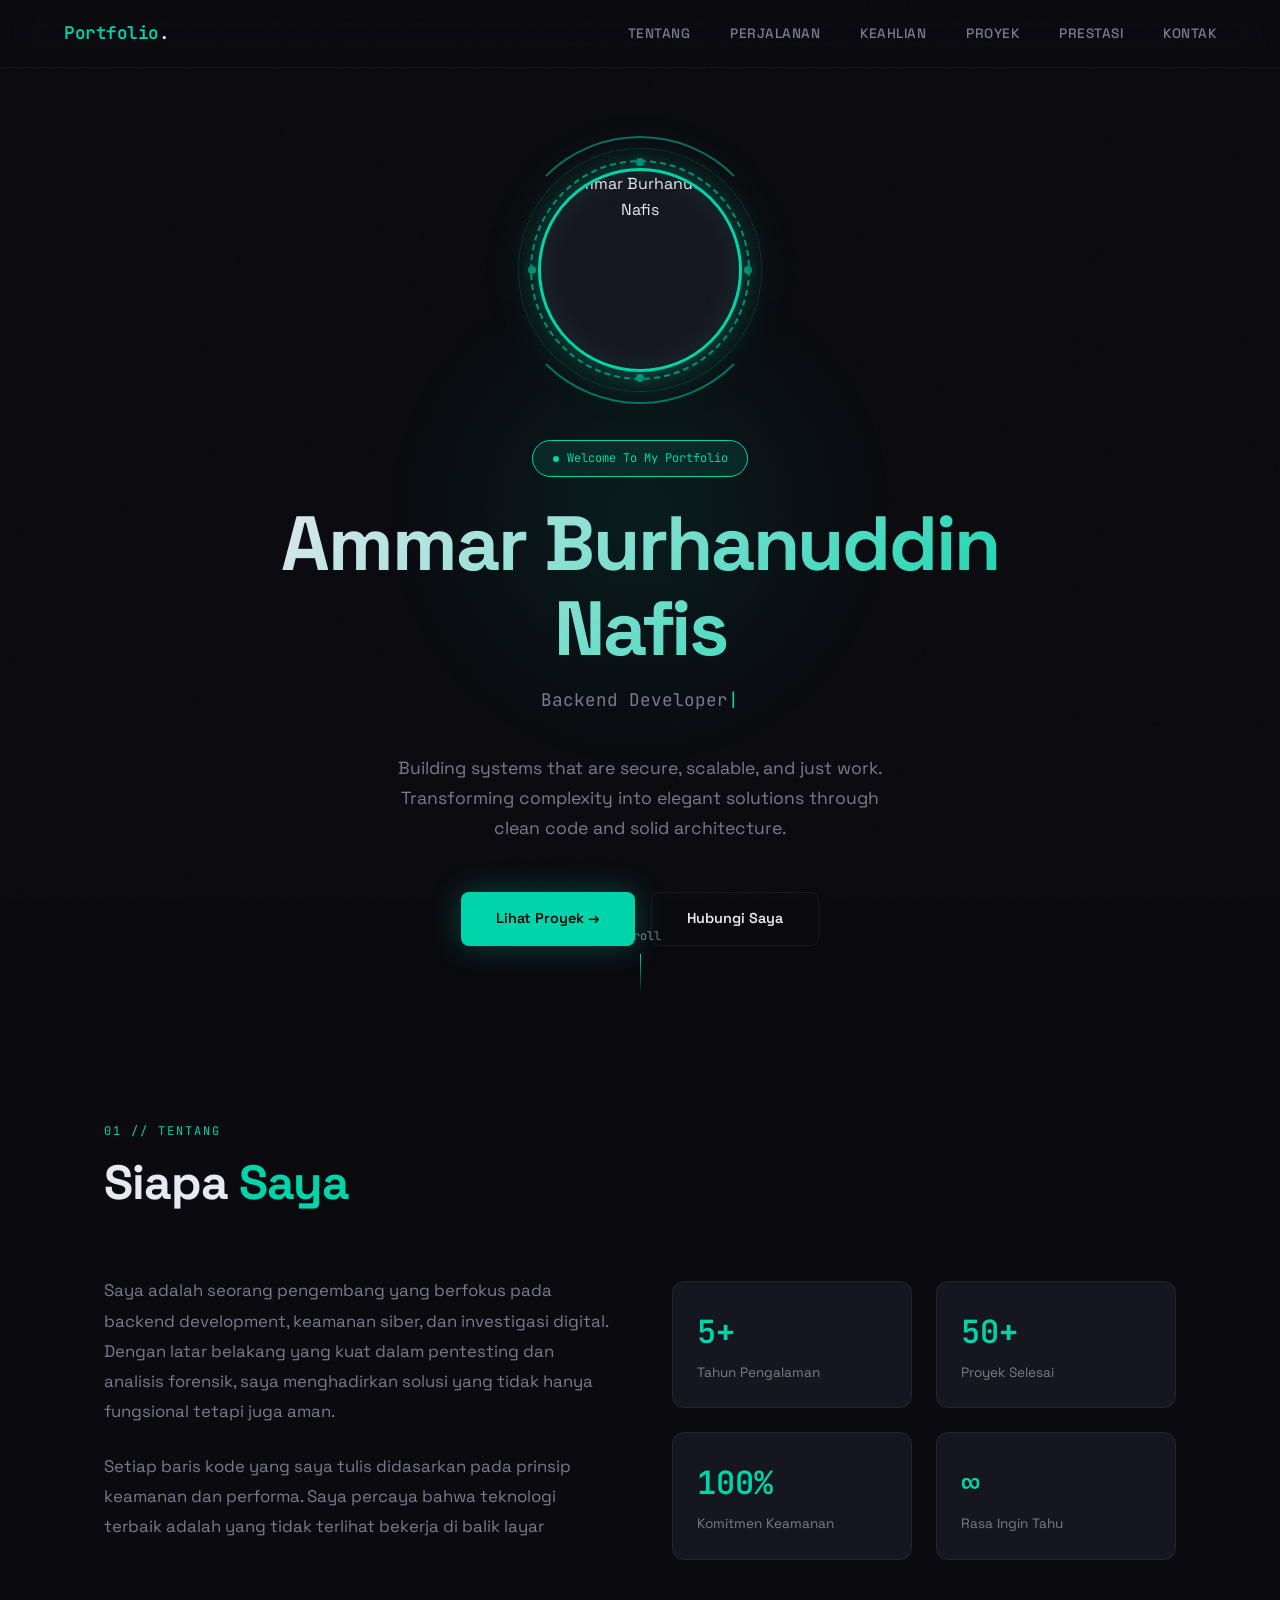
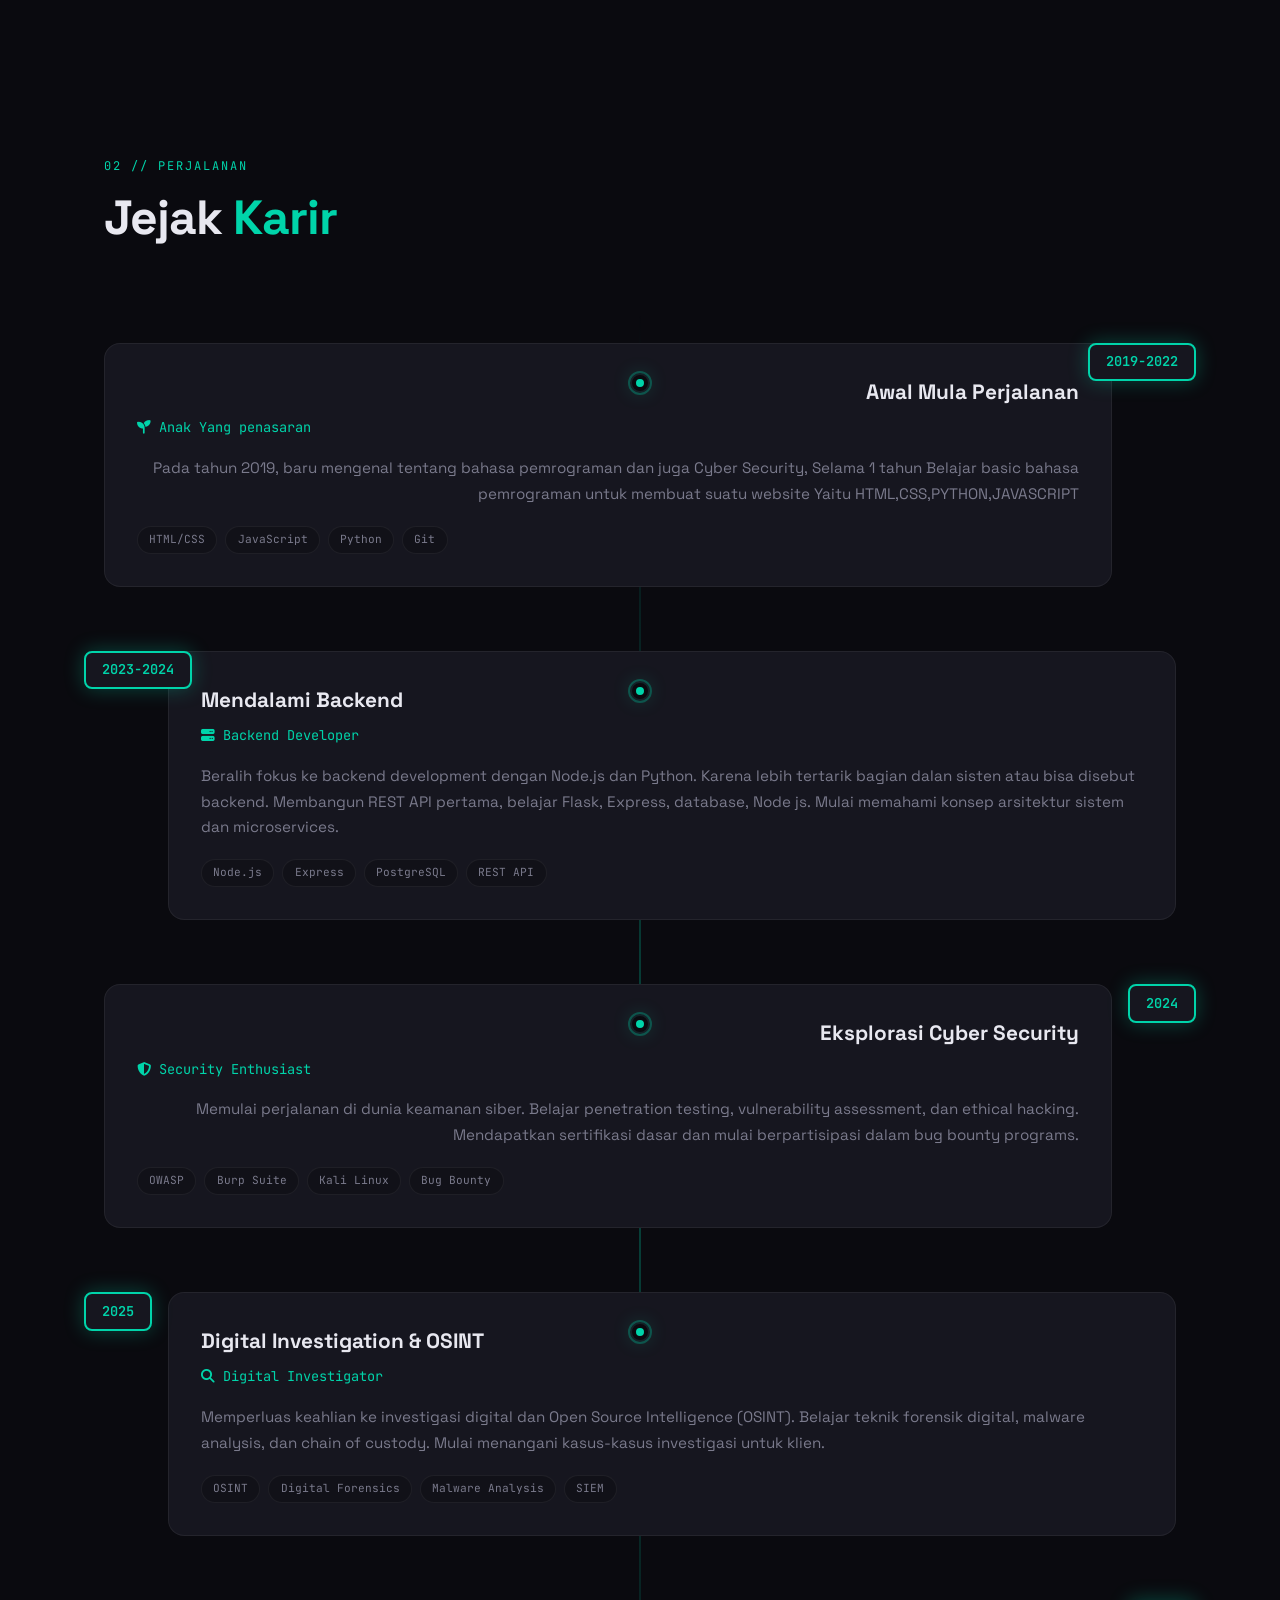
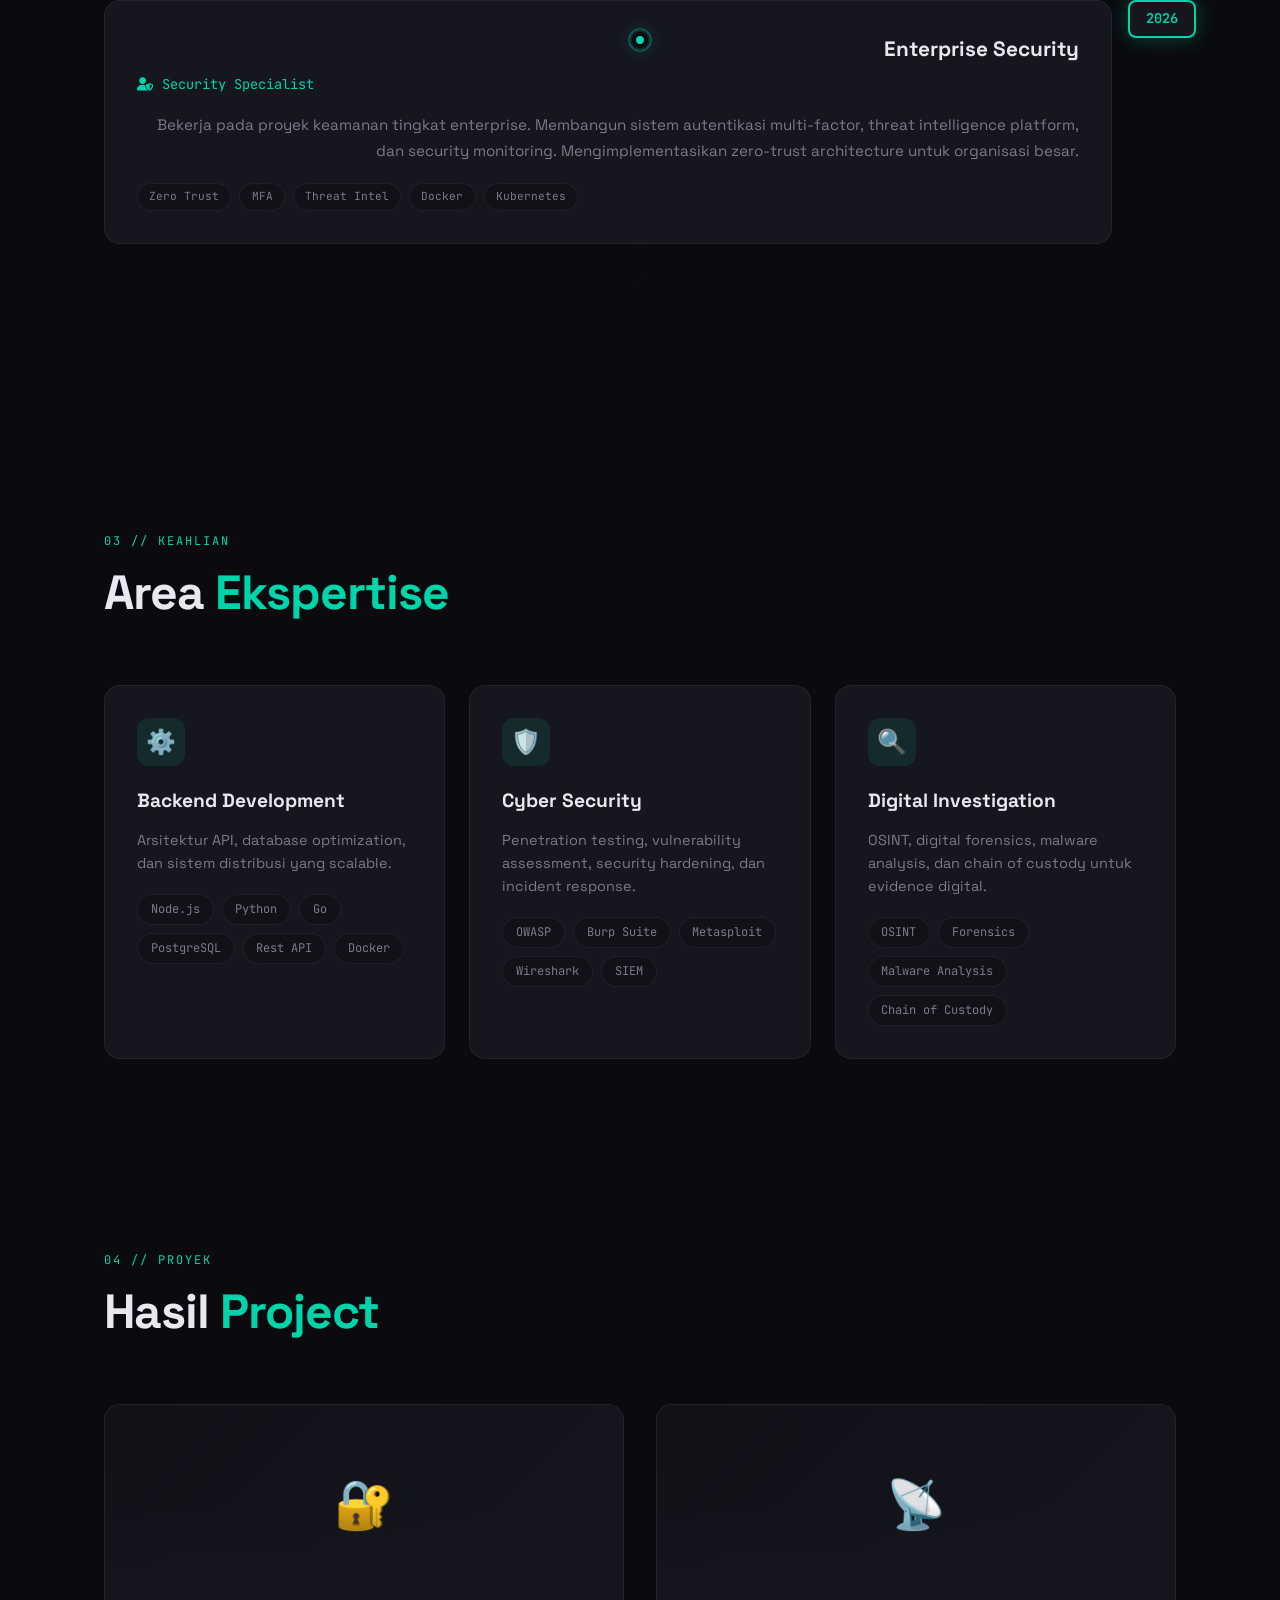
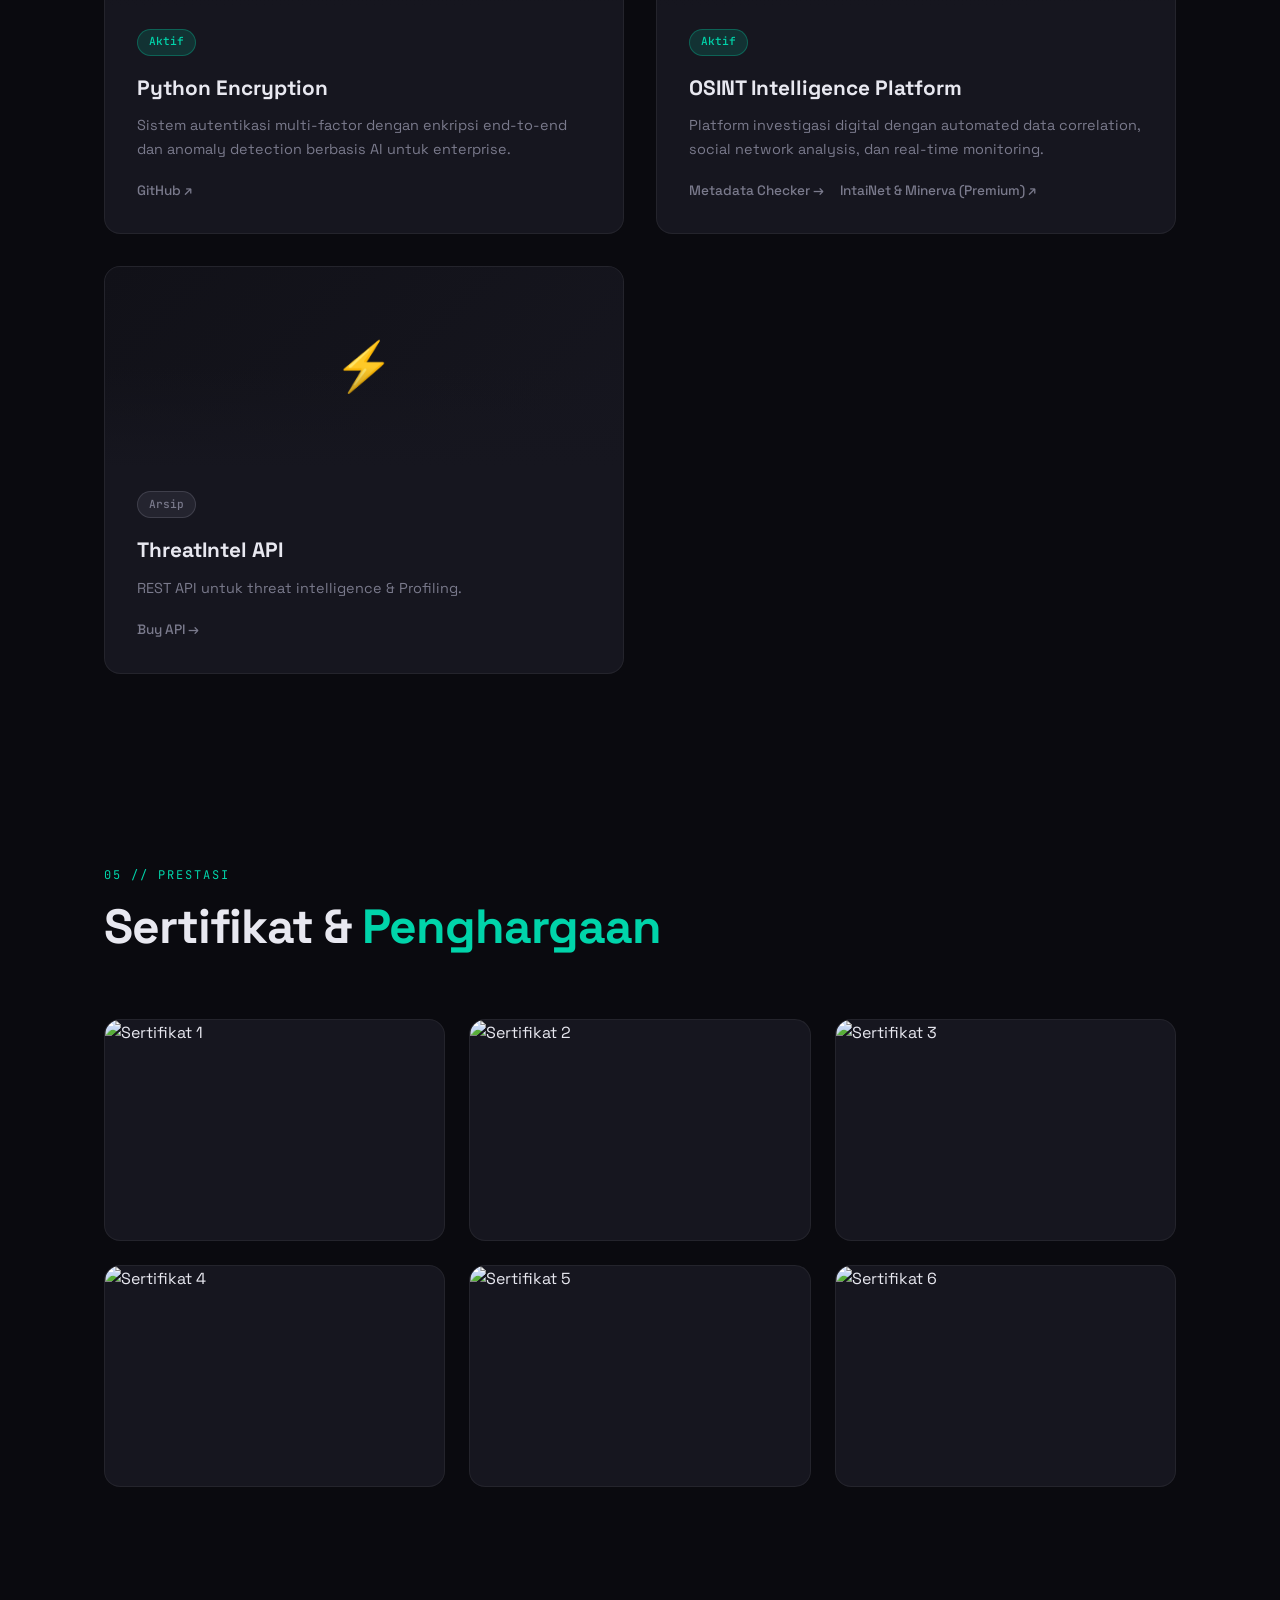
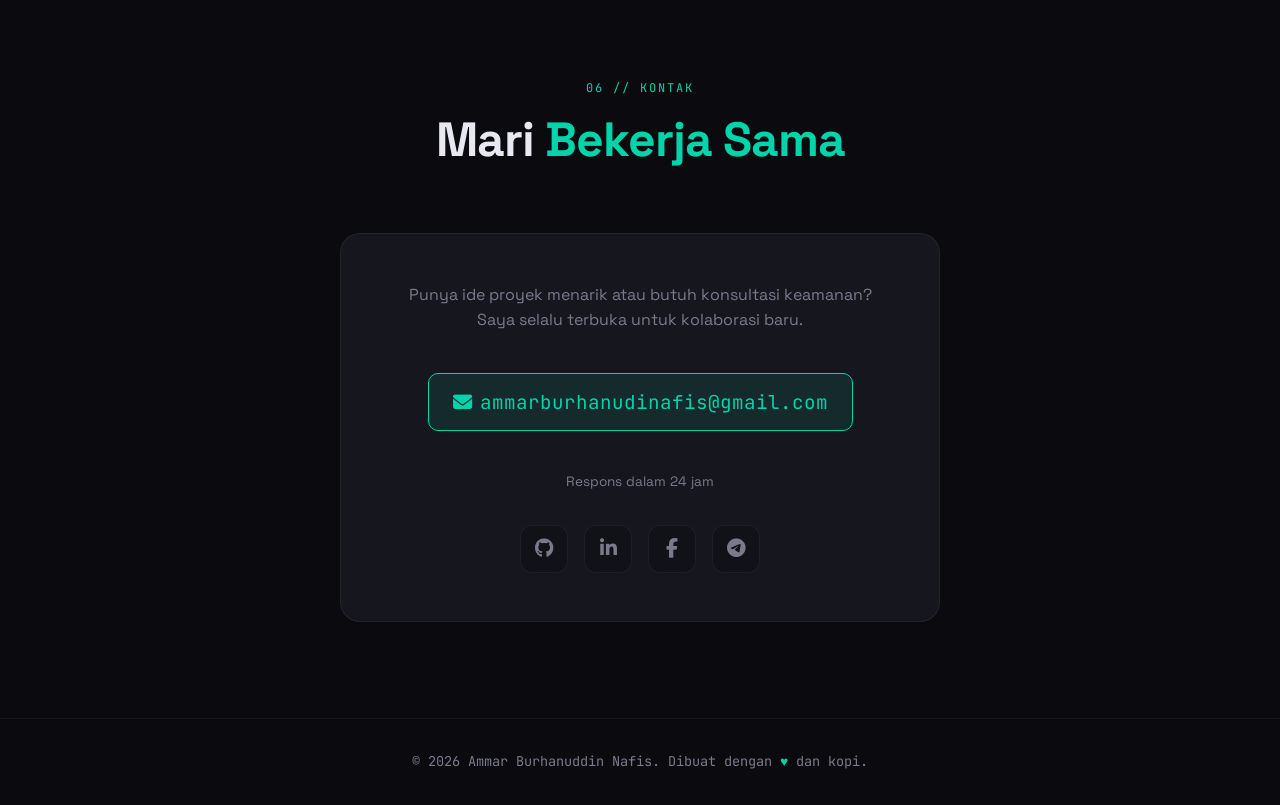
==== commit c0a89af7: "Update index.html" ====
--- a/index.html
+++ b/index.html
@@ -1444,8 +1444,7 @@
                         <h3>Awal Mula Perjalanan</h3>
                         <div class="timeline-role"><i class="fas fa-seedling"></i> Anak Yang penasaran</div>
                         <p>
-                            Pada tahun 2019, baru mengenal tentang bahasa pemrograman dan juga Cyber Security, Selama 1 tahun
-                            Belajar basic bahasa pemrograman untuk membuat suatu website Yaitu HTML,CSS,PYTHON,JAVASCRIPT
+                            Pada tahun 2019, baru mengenal tentang bahasa pemrograman dan juga Cyber Security, Selama 1 tahun Belajar basic bahasa pemrograman untuk membuat suatu website Yaitu HTML,CSS,PYTHON,JAVASCRIPT
                         </p>
                         <div class="timeline-tags">
                             <span class="timeline-tag">HTML/CSS</span>
